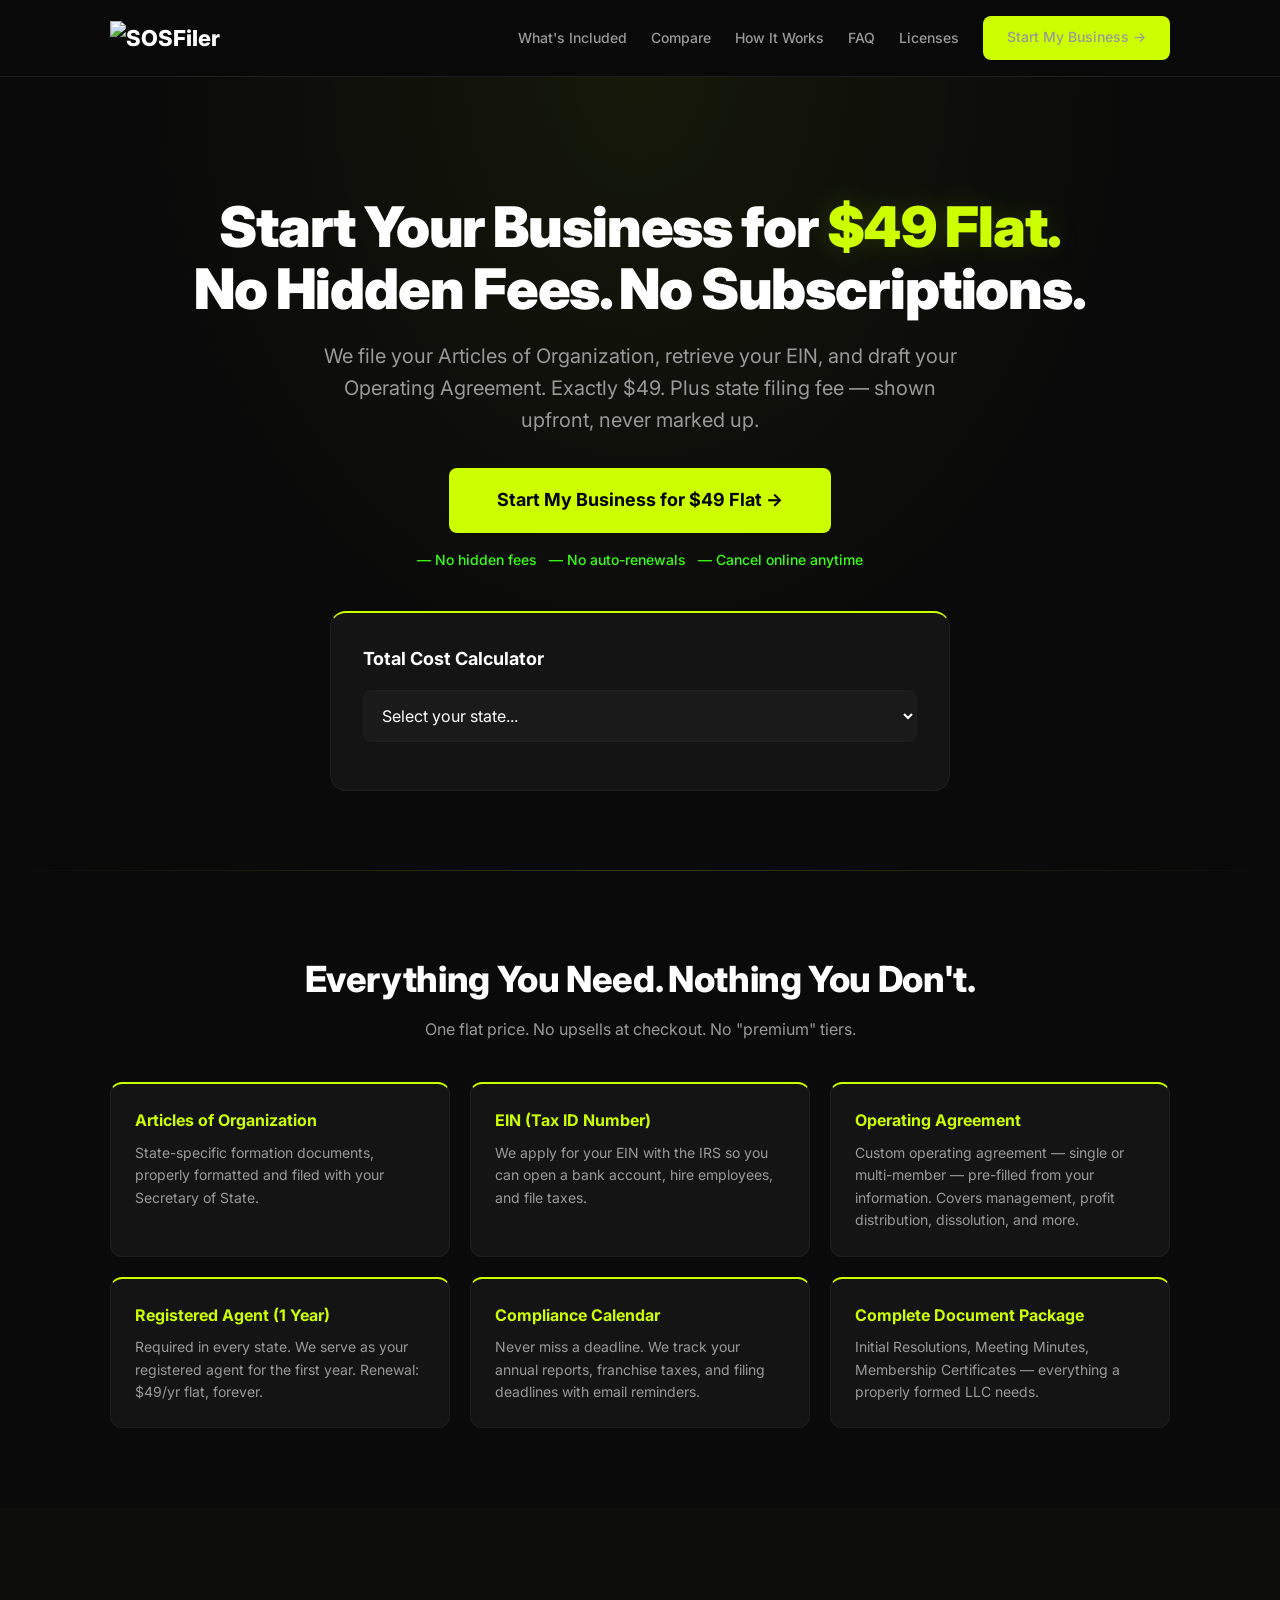
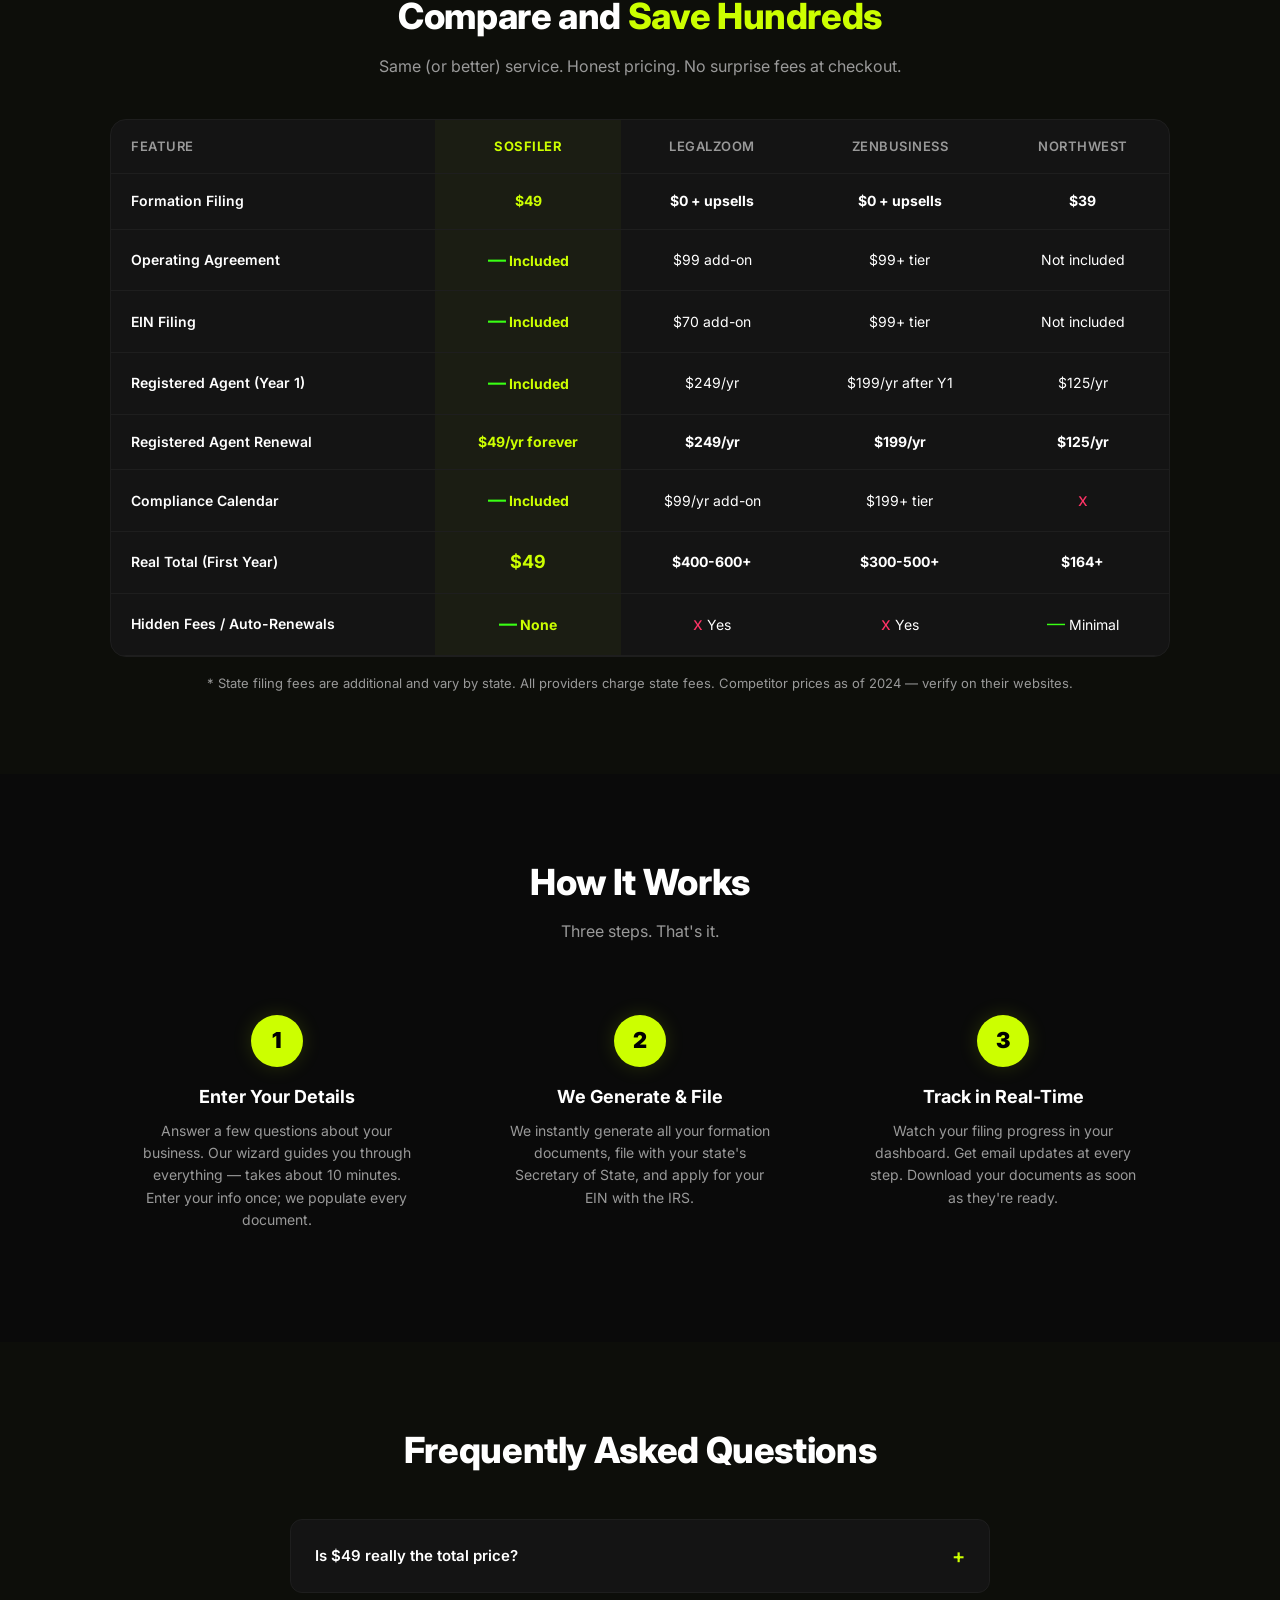
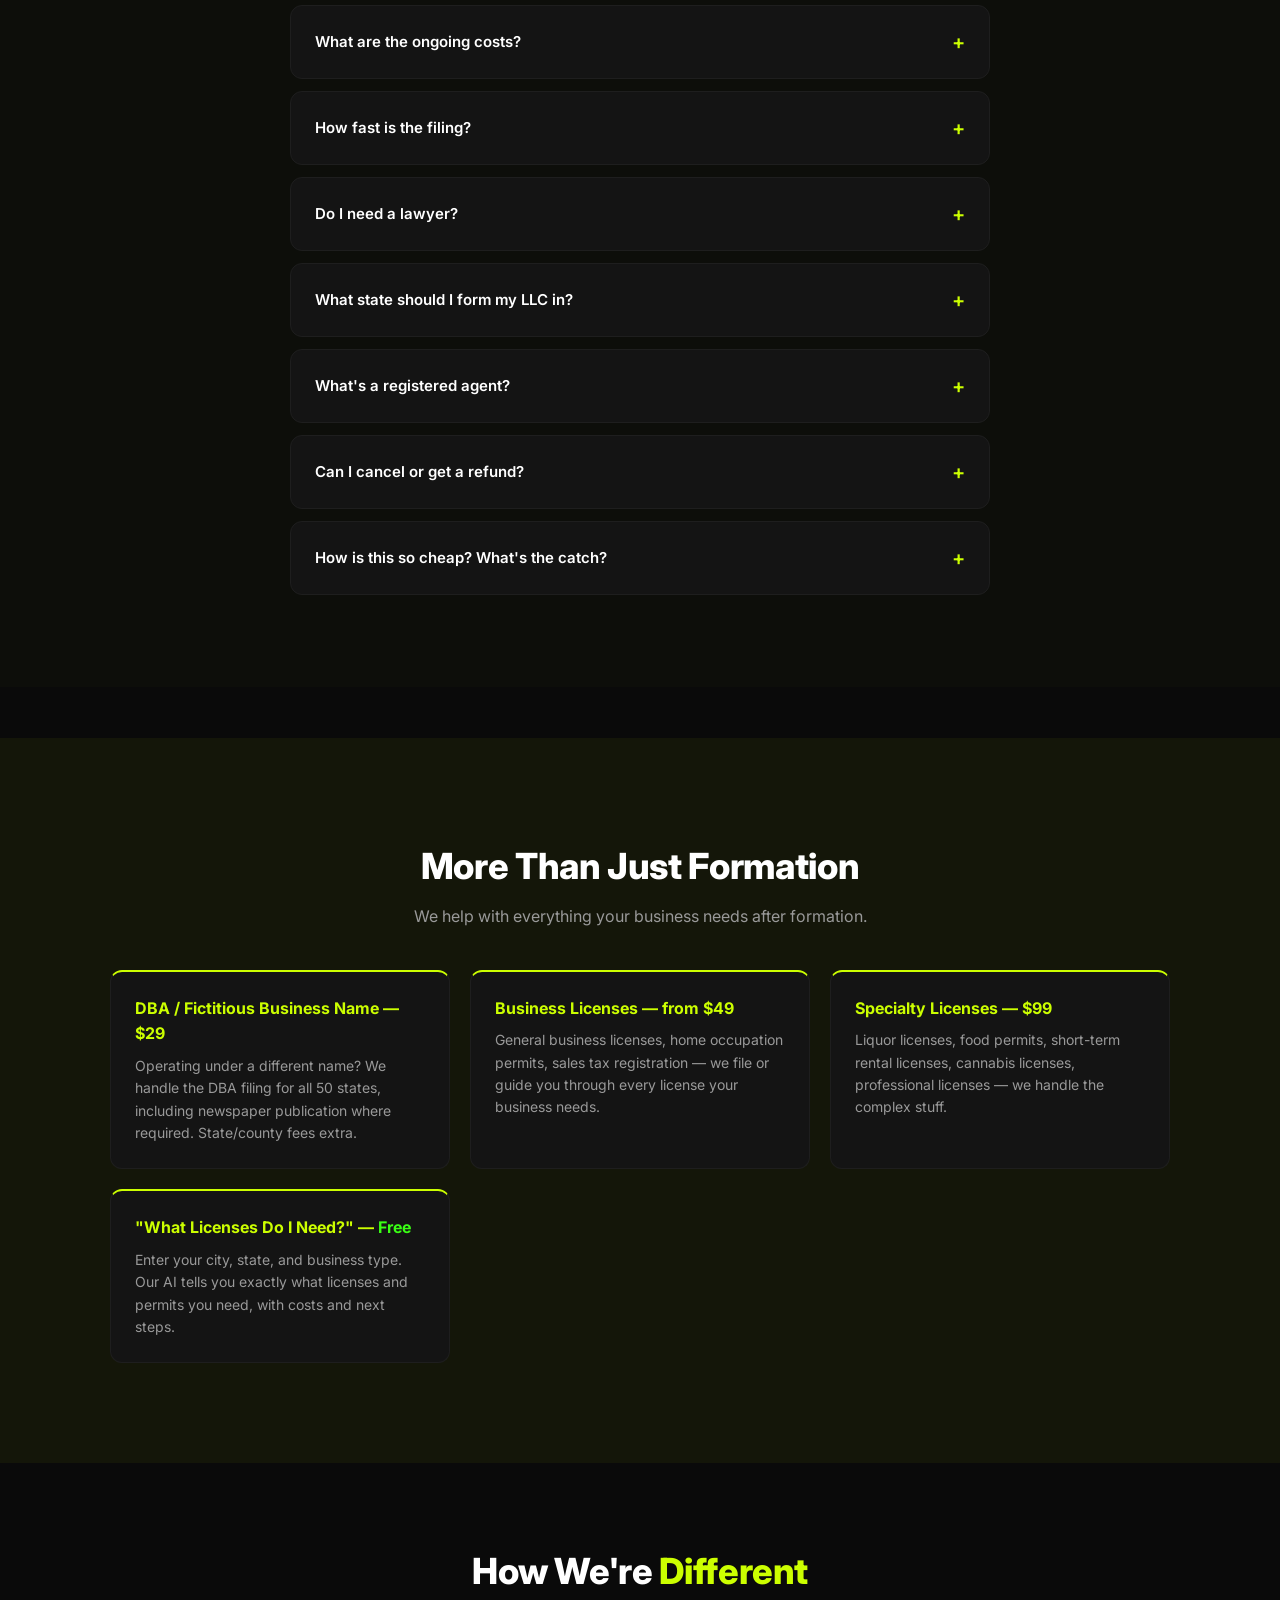
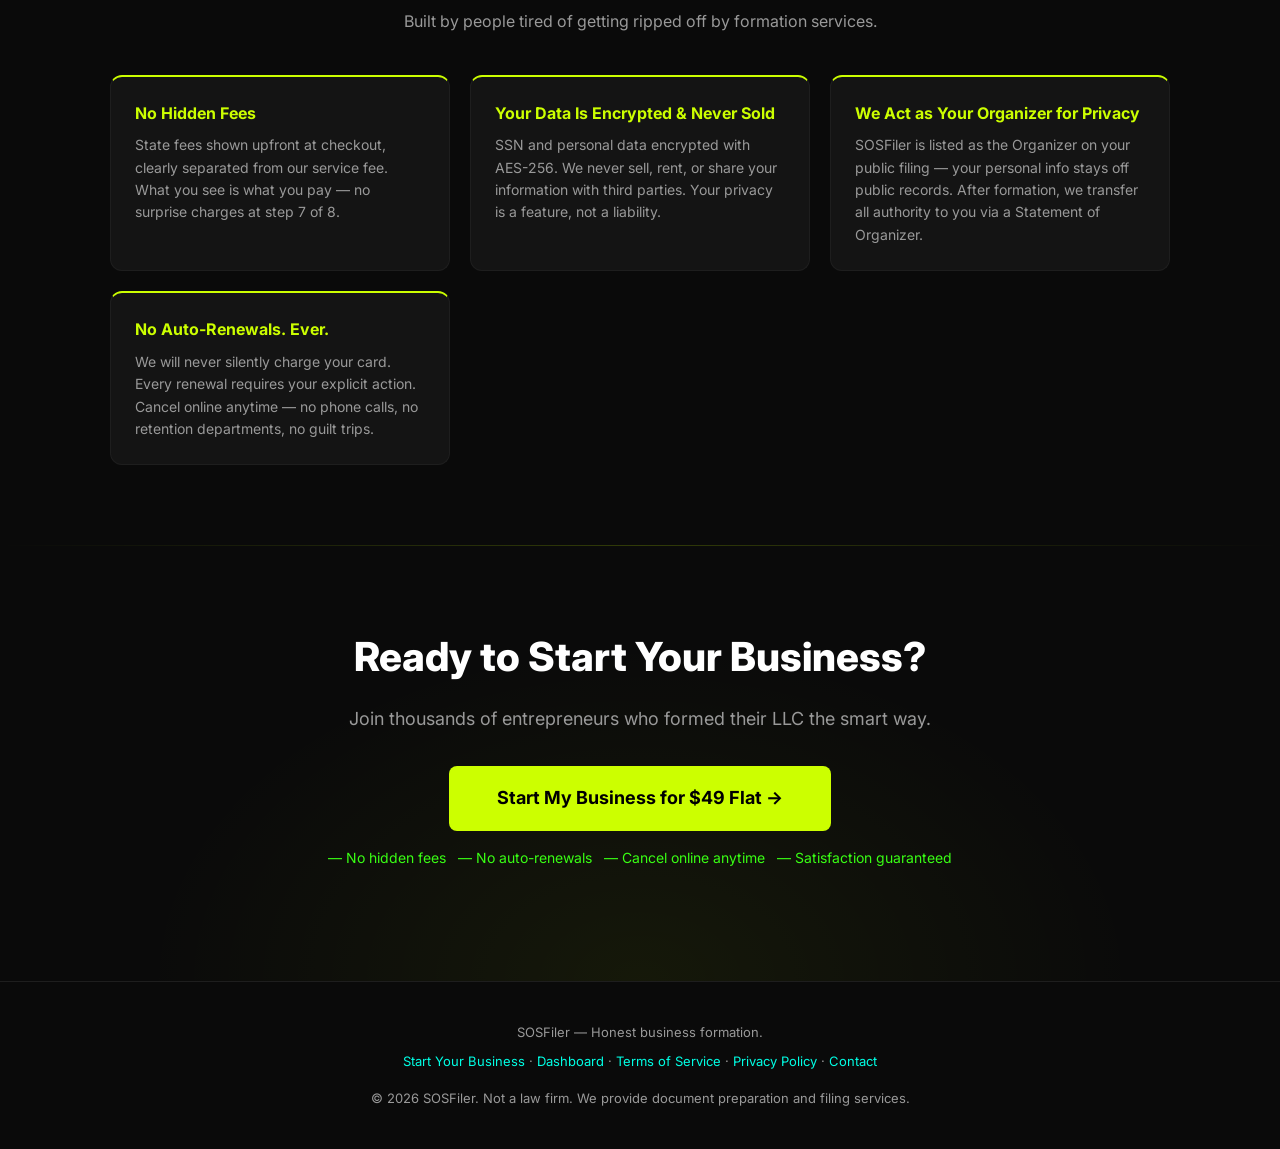
==== frontend/index.html @ fbcddc31 "Initial commit: SOSFiler platform - FastAPI backend (formation, DBA, EIN, compliance, licensing) - F" ====
<!DOCTYPE html>
<html lang="en">
<head>
<meta charset="UTF-8">
<link rel="icon" type="image/png" href="/favicon.png">
<meta name="viewport" content="width=device-width, initial-scale=1.0">
<title>SOSFiler — Start Your Business for $49 Flat. No Hidden Fees.</title>
<meta name="description" content="File all Secretary of State filings in minutes, not weeks. LLCs, Corps, Nonprofits, DBAs, and licenses.">
<link rel="manifest" href="/manifest.json">
<meta name="theme-color" content="#CCFF00">
<link rel="apple-touch-icon" href="/icon-192.png">
<link rel="preconnect" href="https://fonts.googleapis.com">
<link rel="preconnect" href="https://fonts.gstatic.com" crossorigin>
<link href="https://fonts.googleapis.com/css2?family=Inter:wght@400;500;600;700;800;900&display=swap" rel="stylesheet">
<style>
:root {
  --bg: #0A0A0A;
  --surface: #141414;
  --border: #1E1E1E;
  --text: #FFFFFF;
  --text-secondary: #999999;
  --text-body: #CCCCCC;
  --accent: #CCFF00;
  --accent2: #39FF14;
  --cyan: #00FFE5;
  --green: #39FF14;
  --red: #FF3366;
  --yellow: #FF6B00;
  --glow: rgba(204,255,0,0.4);
  --glow-sm: rgba(204,255,0,0.15);
  --gradient: linear-gradient(135deg, #CCFF00, #39FF14);
}
*, *::before, *::after { box-sizing: border-box; margin: 0; padding: 0; }
html { scroll-behavior: smooth; }
body {
  font-family: 'Inter', -apple-system, BlinkMacSystemFont, 'Segoe UI', Roboto, sans-serif;
  background: var(--bg);
  color: var(--text);
  line-height: 1.6;
  -webkit-font-smoothing: antialiased;
}
a { color: var(--cyan); text-decoration: none; transition: color 0.2s ease; }
a:hover { color: var(--accent); text-decoration: none; }

/* Scrollbar */
::-webkit-scrollbar { width: 6px; }
::-webkit-scrollbar-track { background: var(--bg); }
::-webkit-scrollbar-thumb { background: #333; border-radius: 3px; }
::-webkit-scrollbar-thumb:hover { background: var(--accent); }

/* Layout */
.container { max-width: 1100px; margin: 0 auto; padding: 0 20px; }
section { padding: 80px 0; }

/* Navigation */
nav {
  position: sticky; top: 0; z-index: 100;
  background: rgba(10,10,10,0.92);
  backdrop-filter: blur(24px);
  -webkit-backdrop-filter: blur(24px);
  border-bottom: 1px solid var(--border);
  padding: 16px 0;
}
nav .container { display: flex; justify-content: space-between; align-items: center; }
nav .logo { font-size: 22px; font-weight: 800; color: #fff; }
nav .logo span { color: var(--accent); }
nav .nav-links { display: flex; gap: 24px; align-items: center; }
nav .nav-links a { color: var(--text-secondary); font-size: 14px; font-weight: 500; transition: color 0.2s ease; }
nav .nav-links a:hover { color: #fff; text-decoration: none; }
.btn {
  display: inline-block; padding: 14px 32px;
  background: var(--accent);
  color: #000; font-weight: 700; border-radius: 8px;
  border: none; cursor: pointer; font-size: 15px;
  transition: all 0.2s ease;
  min-height: 44px;
}
.btn:hover { box-shadow: 0 0 20px var(--glow), 0 8px 30px rgba(204,255,0,0.2); transform: translateY(-1px); text-decoration: none; color: #000; }
.btn-outline {
  background: transparent; border: 2px solid var(--accent);
  color: var(--accent); padding: 12px 30px;
}
.btn-outline:hover { background: var(--accent); color: #000; }

/* Hero */
.hero {
  padding: 120px 0 80px;
  text-align: center;
  background: radial-gradient(ellipse at top center, rgba(204,255,0,0.06) 0%, transparent 55%);
  position: relative;
}
.hero::after {
  content: '';
  position: absolute; bottom: 0; left: 0; right: 0; height: 1px;
  background: linear-gradient(90deg, transparent, rgba(204,255,0,0.2), transparent);
}
.hero h1 {
  font-size: clamp(32px, 6vw, 56px);
  font-weight: 900;
  line-height: 1.1;
  margin-bottom: 20px;
  letter-spacing: -0.02em;
}
.hero h1 .price { color: var(--accent); text-shadow: 0 0 30px var(--glow-sm); }
.hero .subtitle {
  font-size: clamp(16px, 2.5vw, 20px);
  color: var(--text-secondary);
  max-width: 600px;
  margin: 0 auto 32px;
  font-weight: 400;
}
.hero .trust-line {
  font-size: 14px;
  color: var(--green);
  margin-top: 16px;
  font-weight: 500;
}

/* State Fee Calculator */
.calculator {
  background: var(--surface);
  border: 1px solid var(--border);
  border-top: 2px solid var(--accent);
  border-radius: 16px;
  padding: 32px;
  max-width: 480px;
  margin: 40px auto 0;
  text-align: left;
  transition: box-shadow 0.2s ease;
}
.calculator:hover { box-shadow: 0 0 30px rgba(204,255,0,0.05); }
.calculator h3 { font-size: 18px; margin-bottom: 16px; color: #fff; font-weight: 700; }
.calculator select {
  width: 100%;
  padding: 14px;
  background: #1A1A1A;
  color: var(--text);
  border: 1px solid var(--border);
  border-radius: 8px;
  font-size: 16px;
  font-family: 'Inter', sans-serif;
  margin-bottom: 16px;
  cursor: pointer;
  transition: border-color 0.2s ease;
  min-height: 44px;
}
.calculator select:focus { outline: none; border-color: var(--accent); box-shadow: 0 0 0 2px rgba(204,255,0,0.15); }
.calculator .fee-breakdown { margin-top: 16px; }
.calculator .fee-row {
  display: flex; justify-content: space-between;
  padding: 10px 0;
  border-bottom: 1px solid var(--border);
  font-size: 15px;
}
.calculator .fee-row.total {
  border-bottom: none; font-weight: 700; font-size: 22px;
  color: var(--accent); padding-top: 16px;
}
.calculator .fee-row .label { color: var(--text-secondary); }
.calculator .fee-row.total .label { color: #fff; }
.calculator .state-note { font-size: 13px; color: var(--yellow); margin-top: 12px; }
.comp-row { display: flex; justify-content: space-between; align-items: center; padding: 8px 0; border-bottom: 1px solid var(--border); font-size: 14px; }
.comp-row:last-of-type { border-bottom: none; }
.comp-row .comp-name { color: var(--text-secondary); font-weight: 500; }
.comp-row .comp-price { font-weight: 700; }
.comp-row .comp-price.ours { color: var(--accent); }
.comp-row .comp-price.theirs { color: var(--red); }
.comp-row .comp-note { font-size: 11px; color: var(--text-secondary); font-weight: 400; }
.comp-row.us-row { background: rgba(204,255,0,0.05); border-radius: 6px; padding: 8px 10px; margin: 4px -10px; }
.comp-strikethrough { text-decoration: line-through; color: var(--text-secondary); font-size: 12px; margin-right: 6px; }

/* Comparison Table */
.comparison { background: var(--surface); border-radius: 16px; overflow-x: auto; border: 1px solid var(--border); }
.comparison table { width: 100%; border-collapse: collapse; min-width: 600px; }
.comparison th, .comparison td {
  padding: 16px 20px;
  text-align: center;
  border-bottom: 1px solid var(--border);
  font-size: 14px;
}
.comparison th { color: var(--text-secondary); font-weight: 600; font-size: 13px; text-transform: uppercase; letter-spacing: 0.5px; }
.comparison th:first-child, .comparison td:first-child { text-align: left; font-weight: 600; }
.comparison .us-col { background: rgba(204,255,0,0.04); color: var(--accent); font-weight: 700; }
.comparison .checkmark { color: var(--green); font-size: 18px; }
.comparison .xmark { color: var(--red); font-size: 18px; }
.comparison .price-cell { font-weight: 700; }

/* What's Included */
.included-grid {
  display: grid;
  grid-template-columns: repeat(auto-fit, minmax(280px, 1fr));
  gap: 20px;
  margin-top: 40px;
}
.included-card {
  background: var(--surface);
  border: 1px solid var(--border);
  border-top: 2px solid var(--accent);
  border-radius: 12px;
  padding: 24px;
  transition: all 0.2s ease;
}
.included-card:hover { box-shadow: 0 0 20px rgba(204,255,0,0.06); transform: translateY(-2px); }
.included-card .icon { font-size: 28px; margin-bottom: 12px; }
.included-card h4 { font-size: 16px; color: #fff; margin-bottom: 8px; font-weight: 700; }
.included-card p { font-size: 14px; color: var(--text-secondary); }

/* How It Works */
.steps {
  display: grid;
  grid-template-columns: repeat(auto-fit, minmax(250px, 1fr));
  gap: 30px;
  margin-top: 40px;
}
.step {
  text-align: center;
  padding: 30px;
}
.step .number {
  width: 52px; height: 52px;
  border-radius: 50%;
  background: var(--accent);
  color: #000;
  display: flex; align-items: center; justify-content: center;
  font-weight: 900; font-size: 22px;
  margin: 0 auto 16px;
  box-shadow: 0 0 20px var(--glow-sm);
}
.step h4 { font-size: 18px; color: #fff; margin-bottom: 8px; font-weight: 700; }
.step p { font-size: 14px; color: var(--text-secondary); }

/* Section headers */
.section-title { text-align: center; margin-bottom: 16px; }
.section-title h2 { font-size: clamp(24px, 4vw, 36px); font-weight: 800; letter-spacing: -0.01em; }
.section-title p { color: var(--text-secondary); font-size: 16px; margin-top: 8px; max-width: 600px; margin-left: auto; margin-right: auto; }

/* FAQ */
.faq-list { max-width: 700px; margin: 40px auto 0; }
.faq-item {
  background: var(--surface);
  border: 1px solid var(--border);
  border-radius: 12px;
  margin-bottom: 12px;
  overflow: hidden;
  transition: border-color 0.2s ease;
}
.faq-item:hover { border-color: #333; }
.faq-q {
  padding: 20px 24px;
  cursor: pointer;
  display: flex;
  justify-content: space-between;
  align-items: center;
  font-weight: 600;
  font-size: 15px;
  min-height: 44px;
}
.faq-q::after { content: '+'; font-size: 20px; color: var(--accent); transition: transform 0.2s ease; }
.faq-item.open .faq-q::after { transform: rotate(45deg); }
.faq-a {
  max-height: 0; overflow: hidden;
  transition: max-height 0.3s ease;
  padding: 0 24px;
  color: var(--text-secondary);
  font-size: 14px;
  line-height: 1.7;
}
.faq-item.open .faq-a { max-height: 300px; padding-bottom: 20px; }

/* CTA */
.cta-section {
  text-align: center;
  background: radial-gradient(ellipse at bottom center, rgba(204,255,0,0.06) 0%, transparent 55%);
  position: relative;
}
.cta-section::before {
  content: '';
  position: absolute; top: 0; left: 0; right: 0; height: 1px;
  background: linear-gradient(90deg, transparent, rgba(204,255,0,0.2), transparent);
}
.cta-section h2 { font-size: clamp(24px, 4vw, 40px); margin-bottom: 16px; font-weight: 800; }
.cta-section p { color: var(--text-secondary); font-size: 18px; margin-bottom: 32px; }

/* Footer */
footer {
  border-top: 1px solid var(--border);
  padding: 40px 0;
  text-align: center;
  color: var(--text-secondary);
  font-size: 13px;
}
footer a { color: var(--cyan); }

/* TCO Year Toggle */
.tco-toggle {
  display: flex;
  gap: 0;
  margin: 20px 0 16px;
  background: #1A1A1A;
  border-radius: 10px;
  padding: 3px;
  border: 1px solid var(--border);
}
.tco-toggle button {
  flex: 1;
  padding: 10px 8px;
  background: transparent;
  color: var(--text-secondary);
  border: none;
  border-radius: 8px;
  font-family: 'Inter', sans-serif;
  font-size: 13px;
  font-weight: 600;
  cursor: pointer;
  transition: all 0.2s ease;
  min-height: 40px;
}
.tco-toggle button:hover { color: #fff; }
.tco-toggle button.active {
  background: var(--accent);
  color: #000;
  box-shadow: 0 0 12px rgba(204,255,0,0.2);
}

/* TCO Bar Chart */
.tco-bars { margin: 16px 0 12px; }
.tco-bar-row {
  display: flex;
  align-items: center;
  gap: 10px;
  margin-bottom: 8px;
}
.tco-bar-label {
  min-width: 90px;
  font-size: 12px;
  font-weight: 600;
  color: var(--text-secondary);
  text-align: right;
  flex-shrink: 0;
}
.tco-bar-label.ours { color: var(--accent); }
.tco-bar-track {
  flex: 1;
  height: 28px;
  background: #1A1A1A;
  border-radius: 6px;
  overflow: hidden;
  position: relative;
}
.tco-bar-fill {
  height: 100%;
  border-radius: 6px;
  transition: width 0.5s cubic-bezier(0.4, 0, 0.2, 1);
  display: flex;
  align-items: center;
  justify-content: flex-end;
  padding-right: 8px;
  min-width: 50px;
}
.tco-bar-fill span {
  font-size: 11px;
  font-weight: 700;
  color: #000;
  white-space: nowrap;
}
.tco-bar-fill.light-text span { color: #fff; }

/* TCO Savings Callout */
.tco-savings {
  margin-top: 16px;
  padding: 14px 16px;
  background: rgba(204,255,0,0.06);
  border: 1px solid rgba(204,255,0,0.2);
  border-radius: 10px;
  text-align: center;
  font-size: 15px;
  font-weight: 700;
  color: var(--accent);
  box-shadow: 0 0 20px rgba(204,255,0,0.05);
  transition: all 0.3s ease;
}
.tco-savings:hover {
  box-shadow: 0 0 30px rgba(204,255,0,0.1);
}
.tco-savings .amount {
  font-size: 20px;
  color: var(--green);
}
.tco-state-note {
  font-size: 11px;
  color: var(--text-secondary);
  margin-top: 10px;
  text-align: center;
  font-style: italic;
}

/* Mobile menu */
.hamburger { display: none; background: none; border: none; color: #fff; font-size: 24px; cursor: pointer; min-width: 44px; min-height: 44px; }
@media (max-width: 768px) {
  .hamburger { display: flex; align-items: center; justify-content: center; }
  nav .nav-links { display: none; position: absolute; top: 60px; left: 0; right: 0; background: rgba(10,10,10,0.98); backdrop-filter: blur(24px); border-bottom: 1px solid var(--border); flex-direction: column; padding: 20px; gap: 16px; }
  nav .nav-links.open { display: flex; }
  nav .nav-links a { min-height: 44px; display: flex; align-items: center; }
  section { padding: 60px 0; }
  .hero { padding: 80px 0 60px; }
}
</style>
</head>
<body>

<nav>
  <div class="container">
    <a href="/" class="logo"><img src="/logo.png" alt="SOSFiler" style="height:36px;vertical-align:middle;"></a>
    <button class="hamburger" onclick="document.querySelector('.nav-links').classList.toggle('open')" aria-label="Menu"><span style="font-size:24px;line-height:1;">&#8801;</span></button>
    <div class="nav-links">
      <a href="#included">What's Included</a>
      <a href="#compare">Compare</a>
      <a href="#how">How It Works</a>
      <a href="#faq">FAQ</a>
      <a href="/licenses.html">Licenses</a>
      <a href="/app.html" class="btn" style="padding: 10px 24px; font-size: 14px;">Start My Business →</a>
    </div>
  </div>
</nav>

<!-- Hero -->
<section class="hero">
  <div class="container">
    <h1>Start Your Business for <span class="price">$49 Flat.</span><br>No Hidden Fees. No Subscriptions.</h1>
    <p class="subtitle" style="max-width:650px;">We file your Articles of Organization, retrieve your EIN, and draft your Operating Agreement. Exactly $49. Plus state filing fee — shown upfront, never marked up.</p>

    <a href="/app.html" class="btn" style="font-size: 18px; padding: 18px 48px;">Start My Business for $49 Flat →</a>
    <p class="trust-line">— No hidden fees &nbsp; — No auto-renewals &nbsp; — Cancel online anytime</p>

    <!-- State Fee Calculator -->
    <div class="calculator" style="max-width:620px;">
      <h3>Total Cost Calculator</h3>
      <select id="stateSelect" onchange="updateFees()">
        <option value="">Select your state...</option>
      </select>
      <div class="fee-breakdown" id="feeBreakdown" style="display:none;">
        <div class="fee-row"><span class="label">SOSFiler Formation</span><span>$49.00</span></div>
        <div class="fee-row"><span class="label">State Filing Fee</span><span id="stateFee">$0</span></div>
        <div class="fee-row total"><span class="label">Your Total (one-time)</span><span id="totalFee">$49</span></div>
        <p class="state-note" id="stateNote"></p>
        
        <!-- Competitor TCO comparison -->
        <div id="competitorCompare" style="margin-top:20px; padding-top:16px; border-top:1px solid var(--border);">
          <div style="font-size:13px; font-weight:700; color:var(--accent); margin-bottom:4px; text-transform:uppercase; letter-spacing:0.5px;">True Cost Comparison</div>
          <div style="font-size:11px; color:var(--text-secondary); margin-bottom:4px;">Formation + EIN + Operating Agreement + Registered Agent + Renewals</div>
          <div class="tco-toggle" id="tcoToggle">
            <button class="active" data-years="1" onclick="setTcoYear(1)">Year 1</button>
            <button data-years="2" onclick="setTcoYear(2)">Year 2</button>
            <button data-years="3" onclick="setTcoYear(3)">Year 3</button>
            <button data-years="5" onclick="setTcoYear(5)">Year 5</button>
          </div>
          <div class="tco-bars" id="tcoBars"></div>
          <div class="tco-savings" id="tcoSavings"></div>
          <div class="tco-state-note" id="tcoStateNote"></div>
        </div>
      </div>
    </div>
  </div>
</section>

<!-- What's Included -->
<section id="included">
  <div class="container">
    <div class="section-title">
      <h2>Everything You Need. Nothing You Don't.</h2>
      <p>One flat price. No upsells at checkout. No "premium" tiers.</p>
    </div>
    <div class="included-grid">
      <div class="included-card">
        <h4 style="color:var(--accent);">Articles of Organization</h4>
        <p>State-specific formation documents, properly formatted and filed with your Secretary of State.</p>
      </div>
      <div class="included-card">
        <h4 style="color:var(--accent);">EIN (Tax ID Number)</h4>
        <p>We apply for your EIN with the IRS so you can open a bank account, hire employees, and file taxes.</p>
      </div>
      <div class="included-card">
        <h4 style="color:var(--accent);">Operating Agreement</h4>
        <p>Custom operating agreement — single or multi-member — pre-filled from your information. Covers management, profit distribution, dissolution, and more.</p>
      </div>
      <div class="included-card">
        <h4 style="color:var(--accent);">Registered Agent (1 Year)</h4>
        <p>Required in every state. We serve as your registered agent for the first year. Renewal: $49/yr flat, forever.</p>
      </div>
      <div class="included-card">
        <h4 style="color:var(--accent);">Compliance Calendar</h4>
        <p>Never miss a deadline. We track your annual reports, franchise taxes, and filing deadlines with email reminders.</p>
      </div>
      <div class="included-card">
        <h4 style="color:var(--accent);">Complete Document Package</h4>
        <p>Initial Resolutions, Meeting Minutes, Membership Certificates — everything a properly formed LLC needs.</p>
      </div>
    </div>
  </div>
</section>

<!-- Comparison -->
<section id="compare" style="background: rgba(204,255,0,0.015);">
  <div class="container">
    <div class="section-title">
      <h2>Compare and <span style="color: var(--accent);">Save Hundreds</span></h2>
      <p>Same (or better) service. Honest pricing. No surprise fees at checkout.</p>
    </div>
    <div class="comparison" style="margin-top: 40px;">
      <table>
        <thead>
          <tr>
            <th>Feature</th>
            <th class="us-col">SOSFiler</th>
            <th>LegalZoom</th>
            <th>ZenBusiness</th>
            <th>Northwest</th>
          </tr>
        </thead>
        <tbody>
          <tr>
            <td>Formation Filing</td>
            <td class="us-col price-cell">$49</td>
            <td class="price-cell">$0 + upsells</td>
            <td class="price-cell">$0 + upsells</td>
            <td class="price-cell">$39</td>
          </tr>
          <tr>
            <td>Operating Agreement</td>
            <td class="us-col"><span class="checkmark">—</span> Included</td>
            <td>$99 add-on</td>
            <td>$99+ tier</td>
            <td>Not included</td>
          </tr>
          <tr>
            <td>EIN Filing</td>
            <td class="us-col"><span class="checkmark">—</span> Included</td>
            <td>$70 add-on</td>
            <td>$99+ tier</td>
            <td>Not included</td>
          </tr>
          <tr>
            <td>Registered Agent (Year 1)</td>
            <td class="us-col"><span class="checkmark">—</span> Included</td>
            <td>$249/yr</td>
            <td>$199/yr after Y1</td>
            <td>$125/yr</td>
          </tr>
          <tr>
            <td>Registered Agent Renewal</td>
            <td class="us-col price-cell">$49/yr forever</td>
            <td class="price-cell">$249/yr</td>
            <td class="price-cell">$199/yr</td>
            <td class="price-cell">$125/yr</td>
          </tr>
          <tr>
            <td>Compliance Calendar</td>
            <td class="us-col"><span class="checkmark">—</span> Included</td>
            <td>$99/yr add-on</td>
            <td>$199+ tier</td>
            <td><span class="xmark">x</span></td>
          </tr>
          <tr>
            <td>Real Total (First Year)</td>
            <td class="us-col price-cell" style="font-size: 18px;">$49</td>
            <td class="price-cell">$400-600+</td>
            <td class="price-cell">$300-500+</td>
            <td class="price-cell">$164+</td>
          </tr>
          <tr>
            <td>Hidden Fees / Auto-Renewals</td>
            <td class="us-col"><span class="checkmark">—</span> None</td>
            <td><span class="xmark">x</span> Yes</td>
            <td><span class="xmark">x</span> Yes</td>
            <td><span class="checkmark">—</span> Minimal</td>
          </tr>
        </tbody>
      </table>
    </div>
    <p style="text-align: center; color: var(--text-secondary); font-size: 13px; margin-top: 16px;">* State filing fees are additional and vary by state. All providers charge state fees. Competitor prices as of 2024 — verify on their websites.</p>
  </div>
</section>

<!-- How It Works -->
<section id="how">
  <div class="container">
    <div class="section-title">
      <h2>How It Works</h2>
      <p>Three steps. That's it.</p>
    </div>
    <div class="steps">
      <div class="step">
        <div class="number">1</div>
        <h4>Enter Your Details</h4>
        <p>Answer a few questions about your business. Our wizard guides you through everything — takes about 10 minutes. Enter your info once; we populate every document.</p>
      </div>
      <div class="step">
        <div class="number">2</div>
        <h4>We Generate & File</h4>
        <p>We instantly generate all your formation documents, file with your state's Secretary of State, and apply for your EIN with the IRS.</p>
      </div>
      <div class="step">
        <div class="number">3</div>
        <h4>Track in Real-Time</h4>
        <p>Watch your filing progress in your dashboard. Get email updates at every step. Download your documents as soon as they're ready.</p>
      </div>
    </div>
  </div>
</section>

<!-- FAQ -->
<section id="faq" style="background: rgba(204,255,0,0.015);">
  <div class="container">
    <div class="section-title">
      <h2>Frequently Asked Questions</h2>
    </div>
    <div class="faq-list">
      <div class="faq-item" onclick="this.classList.toggle('open')">
        <div class="faq-q">Is $49 really the total price?</div>
        <div class="faq-a">Yes. $49 covers everything: Articles of Organization, Operating Agreement, EIN filing, Registered Agent for the first year, compliance calendar, initial resolutions, meeting minutes, and membership certificates. The only additional cost is your state's filing fee, which goes directly to the Secretary of State (we don't mark it up).</div>
      </div>
      <div class="faq-item" onclick="this.classList.toggle('open')">
        <div class="faq-q">What are the ongoing costs?</div>
        <div class="faq-a">Registered Agent renewal is $49/year — flat, never increases. Annual report filing service is $25/year. Both are completely optional. No auto-renewals — we'll email you when renewal is coming up and you choose whether to continue.</div>
      </div>
      <div class="faq-item" onclick="this.classList.toggle('open')">
        <div class="faq-q">How fast is the filing?</div>
        <div class="faq-a">We submit your filing the same day you complete checkout (during business hours). Actual approval time depends on your state — some states approve in minutes (like Colorado, Florida), others take 3-7 business days. We show you real-time status updates.</div>
      </div>
      <div class="faq-item" onclick="this.classList.toggle('open')">
        <div class="faq-q">Do I need a lawyer?</div>
        <div class="faq-a">For a standard LLC formation, typically no. Our documents are based on state-specific legal templates and are customized with your information. However, if you have complex ownership structures, intellectual property concerns, or unusual business arrangements, we recommend consulting with an attorney.</div>
      </div>
      <div class="faq-item" onclick="this.classList.toggle('open')">
        <div class="faq-q">What state should I form my LLC in?</div>
        <div class="faq-a">Usually your home state — where you live and do business. While Delaware, Wyoming, and Nevada are popular for certain situations, forming in a different state means you'll also need to register as a "foreign LLC" in your home state (extra cost and paperwork). Our wizard helps you make the right choice.</div>
      </div>
      <div class="faq-item" onclick="this.classList.toggle('open')">
        <div class="faq-q">What's a registered agent?</div>
        <div class="faq-a">Every LLC must have a registered agent — a person or service authorized to receive legal documents and government notices on behalf of your business. They must have a physical address in your state of formation. We serve as your registered agent, so you don't have to use your home address.</div>
      </div>
      <div class="faq-item" onclick="this.classList.toggle('open')">
        <div class="faq-q">Can I cancel or get a refund?</div>
        <div class="faq-a">If we haven't filed your documents yet, you can cancel for a full refund. After filing, we can't refund the state fee (it's already paid to the state), but we'll refund our $49 service fee if you're not satisfied. No questions asked.</div>
      </div>
      <div class="faq-item" onclick="this.classList.toggle('open')">
        <div class="faq-q">How is this so cheap? What's the catch?</div>
        <div class="faq-a">No catch. Our software maps your details directly to state-required forms and files them accurately. Other companies charge $300-600 because they have massive marketing budgets, call centers, and aggressive upsell funnels. We automated the paperwork and cut out the overhead. You get the same result for $49.</div>
      </div>
    </div>
  </div>
</section>

<br><br><!-- More Than Formation -->
<section id="services" style="background: rgba(204,255,0,0.05); padding: 100px 0;">
  <div class="container">
    <div class="section-title">
      <h2>More Than Just Formation</h2>
      <p>We help with everything your business needs after formation.</p>
    </div>
    <div class="included-grid" style="margin-top: 40px;">
      <div class="included-card" style="cursor:pointer;" onclick="window.location='/licenses.html#dba'">
        <h4 style="color:var(--accent);">DBA / Fictitious Business Name — <span style="color:var(--accent);">$29</span></h4>
        <p>Operating under a different name? We handle the DBA filing for all 50 states, including newspaper publication where required. State/county fees extra.</p>
      </div>
      <div class="included-card" style="cursor:pointer;" onclick="window.location='/licenses.html'">
        <h4 style="color:var(--accent);">Business Licenses — <span style="color:var(--accent);">from $49</span></h4>
        <p>General business licenses, home occupation permits, sales tax registration — we file or guide you through every license your business needs.</p>
      </div>
      <div class="included-card" style="cursor:pointer;" onclick="window.location='/licenses.html#specialty'">
        <h4 style="color:var(--accent);">Specialty Licenses — <span style="color:var(--accent);">$99</span></h4>
        <p>Liquor licenses, food permits, short-term rental licenses, cannabis licenses, professional licenses — we handle the complex stuff.</p>
      </div>
      <div class="included-card" style="cursor:pointer;" onclick="window.location='/licenses.html#wizard'">
        <h4 style="color:var(--accent);">"What Licenses Do I Need?" — <span style="color:var(--green);">Free</span></h4>
        <p>Enter your city, state, and business type. Our AI tells you exactly what licenses and permits you need, with costs and next steps.</p>
      </div>
    </div>
  </div>
</section>

<!-- How We're Different -->
<section id="different">
  <div class="container">
    <div class="section-title">
      <h2>How We're <span style="color: var(--accent);">Different</span></h2>
      <p>Built by people tired of getting ripped off by formation services.</p>
    </div>
    <div class="included-grid" style="margin-top: 40px;">
      <div class="included-card">
        <h4 style="color:var(--accent);">No Hidden Fees</h4>
        <p>State fees shown upfront at checkout, clearly separated from our service fee. What you see is what you pay — no surprise charges at step 7 of 8.</p>
      </div>
      <div class="included-card">
        <h4 style="color:var(--accent);">Your Data Is Encrypted & Never Sold</h4>
        <p>SSN and personal data encrypted with AES-256. We never sell, rent, or share your information with third parties. Your privacy is a feature, not a liability.</p>
      </div>
      <div class="included-card">
        <h4 style="color:var(--accent);">We Act as Your Organizer for Privacy</h4>
        <p>SOSFiler is listed as the Organizer on your public filing — your personal info stays off public records. After formation, we transfer all authority to you via a Statement of Organizer.</p>
      </div>
      <div class="included-card">
        <h4 style="color:var(--accent);">No Auto-Renewals. Ever.</h4>
        <p>We will never silently charge your card. Every renewal requires your explicit action. Cancel online anytime — no phone calls, no retention departments, no guilt trips.</p>
      </div>
    </div>
  </div>
</section>

<!-- CTA -->
<section class="cta-section">
  <div class="container">
    <h2>Ready to Start Your Business?</h2>
    <p>Join thousands of entrepreneurs who formed their LLC the smart way.</p>
    <a href="/app.html" class="btn" style="font-size: 18px; padding: 18px 48px;">Start My Business for $49 Flat →</a>
    <p class="trust-line" style="color: var(--green); margin-top: 16px; font-size: 14px;">— No hidden fees &nbsp; — No auto-renewals &nbsp; — Cancel online anytime &nbsp; — Satisfaction guaranteed</p>
  </div>
</section>

<footer>
  <div class="container">
    <p style="margin-bottom: 8px;">SOSFiler — Honest business formation.</p>
    <p>
      <a href="/app.html">Start Your Business</a> · 
      <a href="/dashboard.html">Dashboard</a> · 
      <a href="/terms.html">Terms of Service</a> · 
      <a href="/privacy.html">Privacy Policy</a> · 
      <a href="mailto:s.swan@providence.aero">Contact</a>
    </p>
    <p style="margin-top: 16px;">© 2026 SOSFiler. Not a law firm. We provide document preparation and filing services.</p>
  </div>
</footer>

<script>
// State fees data (loaded from API or inline)
let stateFees = {};

async function loadStateFees() {
  try {
    const res = await fetch('/api/state-fees');
    if (res.ok) {
      stateFees = await res.json();
    }
  } catch (e) {
    // Fallback to inline data
  }
  
  // If API failed, use inline data
  if (!stateFees.LLC) {
    stateFees = {"LLC":{"AL":{"filing_fee":200},"AK":{"filing_fee":250},"AZ":{"filing_fee":50,"notes":"Must also publish in newspaper ($100-300 varies)"},"AR":{"filing_fee":45},"CA":{"filing_fee":70,"notes":"$800 annual franchise tax due within 3-4 months"},"CO":{"filing_fee":50},"CT":{"filing_fee":120},"DE":{"filing_fee":90,"notes":"$300 annual franchise tax"},"DC":{"filing_fee":99},"FL":{"filing_fee":125},"GA":{"filing_fee":100},"HI":{"filing_fee":50},"ID":{"filing_fee":100},"IL":{"filing_fee":150},"IN":{"filing_fee":95},"IA":{"filing_fee":50},"KS":{"filing_fee":160},"KY":{"filing_fee":40},"LA":{"filing_fee":100},"ME":{"filing_fee":175},"MD":{"filing_fee":100},"MA":{"filing_fee":500},"MI":{"filing_fee":50},"MN":{"filing_fee":155},"MS":{"filing_fee":50},"MO":{"filing_fee":50},"MT":{"filing_fee":70},"NE":{"filing_fee":105},"NV":{"filing_fee":75,"notes":"Plus $150 business license fee. $200 annual list filing."},"NH":{"filing_fee":100},"NJ":{"filing_fee":125},"NM":{"filing_fee":50},"NY":{"filing_fee":200,"notes":"Must publish in 2 newspapers ($300-1500 varies by county)"},"NC":{"filing_fee":125},"ND":{"filing_fee":135},"OH":{"filing_fee":99},"OK":{"filing_fee":100},"OR":{"filing_fee":100},"PA":{"filing_fee":125},"RI":{"filing_fee":150},"SC":{"filing_fee":110},"SD":{"filing_fee":150},"TN":{"filing_fee":300},"TX":{"filing_fee":300},"UT":{"filing_fee":54},"VT":{"filing_fee":125},"VA":{"filing_fee":100},"WA":{"filing_fee":200},"WV":{"filing_fee":100},"WI":{"filing_fee":130},"WY":{"filing_fee":100,"notes":"No state income tax. No franchise tax. Privacy-friendly."}},"state_names":{"AL":"Alabama","AK":"Alaska","AZ":"Arizona","AR":"Arkansas","CA":"California","CO":"Colorado","CT":"Connecticut","DE":"Delaware","DC":"District of Columbia","FL":"Florida","GA":"Georgia","HI":"Hawaii","ID":"Idaho","IL":"Illinois","IN":"Indiana","IA":"Iowa","KS":"Kansas","KY":"Kentucky","LA":"Louisiana","ME":"Maine","MD":"Maryland","MA":"Massachusetts","MI":"Michigan","MN":"Minnesota","MS":"Mississippi","MO":"Missouri","MT":"Montana","NE":"Nebraska","NV":"Nevada","NH":"New Hampshire","NJ":"New Jersey","NM":"New Mexico","NY":"New York","NC":"North Carolina","ND":"North Dakota","OH":"Ohio","OK":"Oklahoma","OR":"Oregon","PA":"Pennsylvania","RI":"Rhode Island","SC":"South Carolina","SD":"South Dakota","TN":"Tennessee","TX":"Texas","UT":"Utah","VT":"Vermont","VA":"Virginia","WA":"Washington","WV":"West Virginia","WI":"Wisconsin","WY":"Wyoming"}};
  }
  
  // Populate dropdown
  const select = document.getElementById('stateSelect');
  const names = stateFees.state_names || {};
  const sorted = Object.entries(names).sort((a,b) => a[1].localeCompare(b[1]));
  sorted.forEach(([code, name]) => {
    const opt = document.createElement('option');
    opt.value = code;
    opt.textContent = `${name} (${code})`;
    select.appendChild(opt);
  });
}

// Competitor pricing data (real prices from competitive analysis, March 2026)
// "Comparable" = Formation + EIN + Operating Agreement + Registered Agent Year 1
// These are what you'd ACTUALLY pay to get the same deliverables we include for $49
const competitorPricing = {
  legalzoom: {
    name: 'LegalZoom',
    // Pro plan ($249) is cheapest that includes OA + EIN, plus RA ($249/yr)
    // But Pro auto-enrolls you in $49/mo legal plan
    service: 249,
    ra: 249,
    hidden: '+ $49/mo auto-renewing legal plan',
    note: 'Pro plan. Auto-renews at $49/mo.',
    color: '#3b82f6'
  },
  zenbusiness: {
    name: 'ZenBusiness',
    // Pro plan ($199) for OA + EIN, RA included Year 1 but renewals $199/yr
    service: 199,
    ra: 0, // included in Pro but renews at $199/yr
    hidden: '+ $199/yr compliance auto-renew',
    note: 'Pro plan. Compliance renews at $199/yr.',
    color: '#f59e0b'
  },
  northwest: {
    name: 'Northwest',
    // $39 formation + $100 EIN + $125 RA, no OA included
    service: 39,
    ra: 125,
    ein: 100,
    oa: 0, // not included — you're on your own
    hidden: 'No Operating Agreement included',
    note: '$39 + $100 EIN + $125 RA. No OA.',
    color: '#10b981'
  },
  bizee: {
    name: 'Bizee (Incfile)',
    // Gold plan ($199) for OA + EIN, RA is separate $119/yr
    service: 199,
    ra: 119,
    hidden: '+ upsells at checkout',
    note: 'Gold plan + RA. More upsells at checkout.',
    color: '#8b5cf6'
  },
  swyft: {
    name: 'Swyft Filings',
    // $0 base but EIN ($79), OA ($79), RA ($149)
    service: 0,
    ra: 149,
    ein: 79,
    oa: 79,
    hidden: 'EIN, OA, RA all separate add-ons',
    note: '$0 base + $79 EIN + $79 OA + $149 RA.',
    color: '#ec4899'
  }
};

// TCO calculation engine
let currentTcoYear = 1;
let currentStateFee = 0;

const tcoData = {
  sosfiler:   { name: 'SOSFiler',       color: '#CCFF00', textDark: true,  y1: 49,  yearly: 74  },  // $49 RA + $25 AR
  legalzoom:  { name: 'LegalZoom',      color: '#3b82f6', textDark: false, y1: 498, yearly: 348 },  // $249 Pro + $249 RA Y1, then $249 RA + $99 compliance
  zenbusiness:{ name: 'ZenBusiness',    color: '#f59e0b', textDark: true,  y1: 199, yearly: 199 },  // $199 Pro (RA incl Y1), then $199/yr RA+compliance
  northwest:  { name: 'Northwest',      color: '#10b981', textDark: false, y1: 264, yearly: 125 },  // $39 + $100 EIN + $125 RA
  bizee:      { name: 'Bizee',           color: '#8b5cf6', textDark: false, y1: 318, yearly: 119 },  // $199 Gold + $119 RA
  swyft:      { name: 'Swyft Filings',  color: '#ec4899', textDark: false, y1: 307, yearly: 149 }   // $79 EIN + $79 OA + $149 RA
};

function calcTco(key, years, stateFee) {
  const d = tcoData[key];
  // Year 1 = formation cost + state fee
  // Years 2+ = yearly recurring (no extra state fee per year for service costs)
  return d.y1 + stateFee + (Math.max(0, years - 1) * d.yearly);
}

function setTcoYear(years) {
  currentTcoYear = years;
  // Update toggle buttons
  document.querySelectorAll('#tcoToggle button').forEach(btn => {
    btn.classList.toggle('active', parseInt(btn.dataset.years) === years);
  });
  renderTcoBars();
}

function renderTcoBars() {
  const state = document.getElementById('stateSelect').value;
  if (!state) return;
  
  const years = currentTcoYear;
  const stateFee = currentStateFee;
  
  // Calculate all totals
  const entries = Object.keys(tcoData).map(key => ({
    key,
    ...tcoData[key],
    total: calcTco(key, years, stateFee)
  }));
  
  // Sort: SOSFiler first, then by total ascending
  entries.sort((a, b) => {
    if (a.key === 'sosfiler') return -1;
    if (b.key === 'sosfiler') return 1;
    return a.total - b.total;
  });
  
  const maxTotal = Math.max(...entries.map(e => e.total));
  const ourTotal = entries.find(e => e.key === 'sosfiler').total;
  const lzTotal = entries.find(e => e.key === 'legalzoom').total;
  
  // Render bars
  let html = '';
  entries.forEach(e => {
    const pct = Math.max(8, (e.total / maxTotal) * 100);
    const isOurs = e.key === 'sosfiler';
    const textClass = e.textDark ? '' : ' light-text';
    html += `<div class="tco-bar-row">
      <div class="tco-bar-label${isOurs ? ' ours' : ''}">${e.name}</div>
      <div class="tco-bar-track">
        <div class="tco-bar-fill${textClass}" style="width:${pct}%;background:${e.color};">
          <span>$${e.total.toLocaleString()}</span>
        </div>
      </div>
    </div>`;
  });
  
  document.getElementById('tcoBars').innerHTML = html;
  
  // Savings callout vs LegalZoom
  const lzSavings = lzTotal - ourTotal;
  const yearLabel = years === 1 ? '1 year' : `${years} years`;
  document.getElementById('tcoSavings').innerHTML = 
    `You save <span class="amount">$${lzSavings.toLocaleString()}</span> over ${yearLabel} vs LegalZoom`;
  
  // State fee note
  document.getElementById('tcoStateNote').textContent = 
    `All totals include $${stateFee} state filing fee for ${(stateFees.state_names || {})[state] || state}`;
}

function updateFees() {
  const state = document.getElementById('stateSelect').value;
  const breakdown = document.getElementById('feeBreakdown');
  if (!state) { breakdown.style.display = 'none'; return; }
  
  breakdown.style.display = 'block';
  const feeData = (stateFees.LLC || {})[state];
  currentStateFee = feeData ? feeData.filing_fee : 0;
  const ourTotal = 49 + currentStateFee;
  
  document.getElementById('stateFee').textContent = `$${currentStateFee}`;
  document.getElementById('totalFee').textContent = `$${ourTotal}`;
  
  const noteEl = document.getElementById('stateNote');
  if (feeData && feeData.notes) {
    noteEl.textContent = feeData.notes;
    noteEl.style.display = 'block';
  } else {
    noteEl.style.display = 'none';
  }
  
  // Render TCO bar chart
  renderTcoBars();
}

// PWA install prompt
let deferredPrompt;
window.addEventListener('beforeinstallprompt', (e) => {
  deferredPrompt = e;
});

// Register service worker
if ('serviceWorker' in navigator) {
  navigator.serviceWorker.register('/sw.js').catch(() => {});
}

loadStateFees();

// Handle Google OAuth redirect (token in hash)
if (window.location.hash.includes('access_token=')) {
  const params = new URLSearchParams(window.location.hash.substring(1));
  const accessToken = params.get('access_token');
  if (accessToken) {
    localStorage.setItem('sosfiler_google_token', accessToken);
    // If we're in a popup, close it — the parent window will pick up the token
    if (window.opener) {
      window.close();
    } else {
      // Not a popup — redirect to wizard
      window.location.href = '/app.html#google_auth_complete';
    }
  }
}
</script>
</body>
</html>
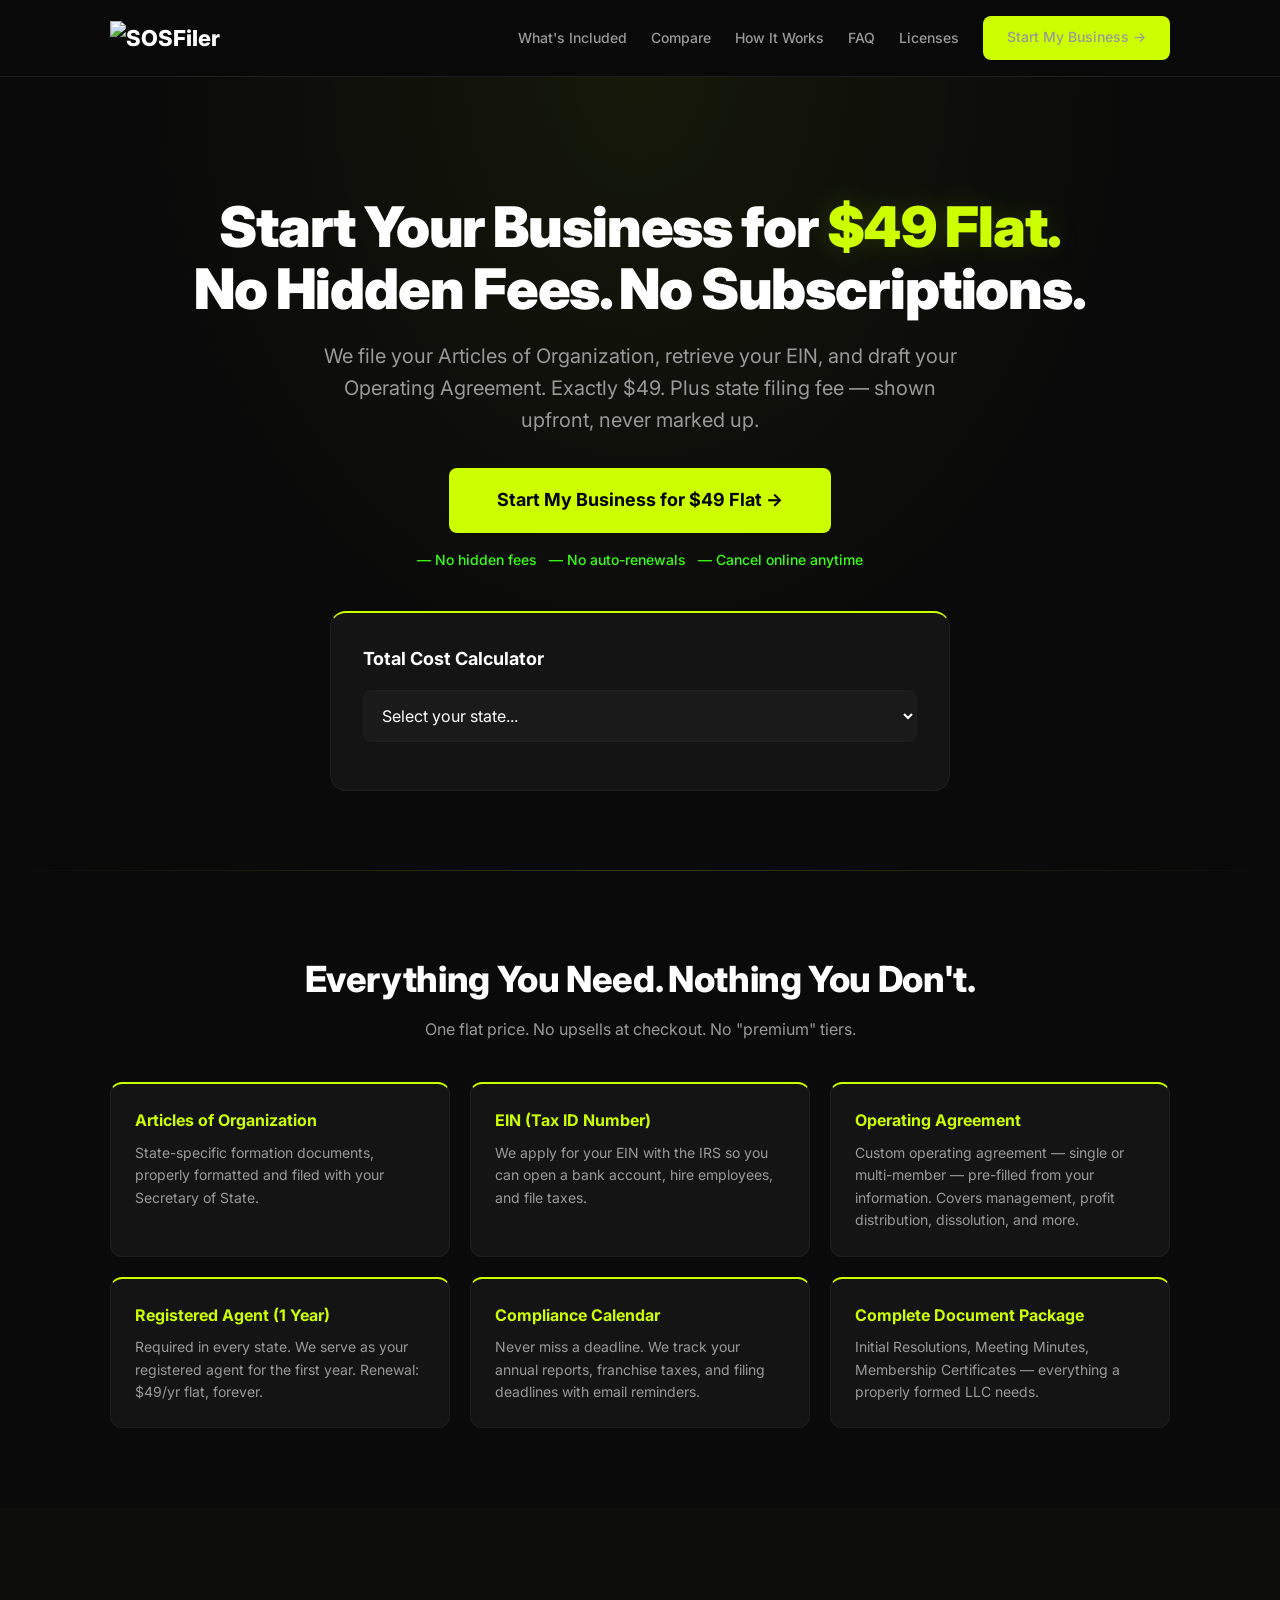
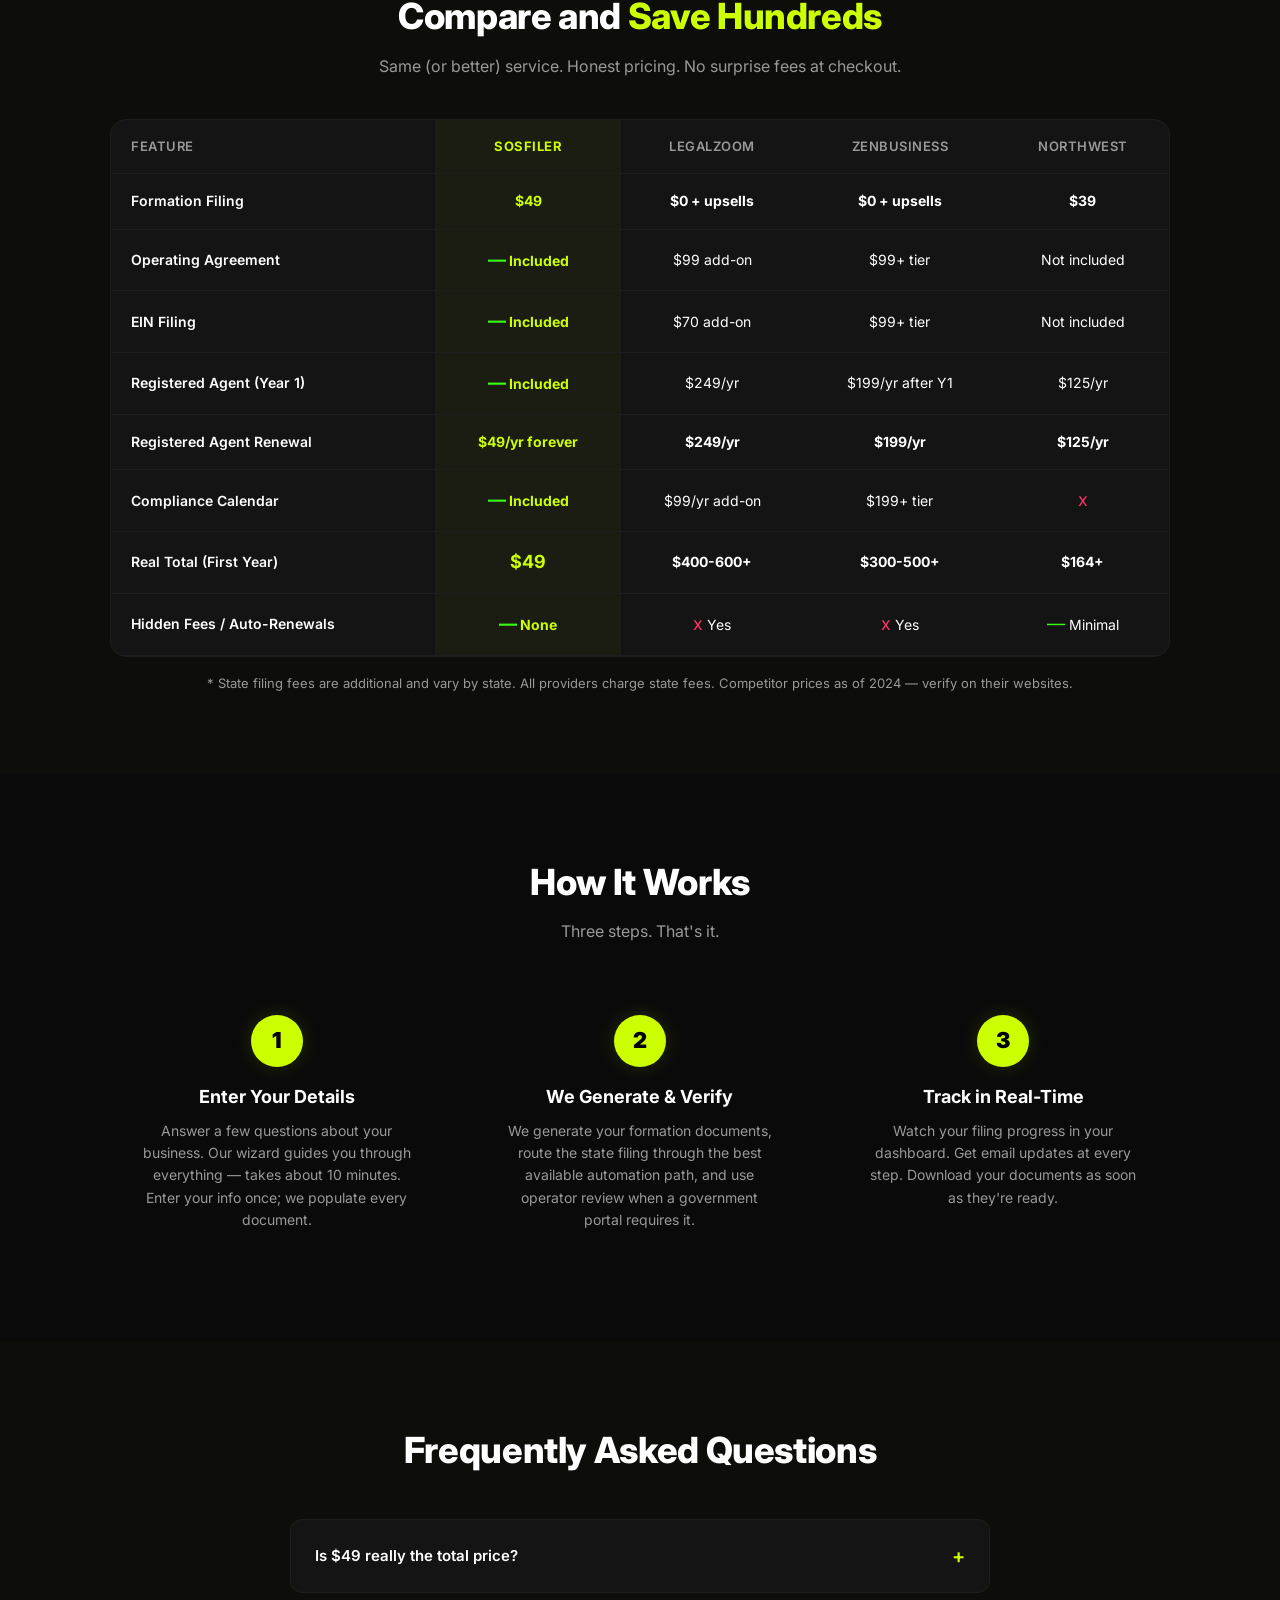
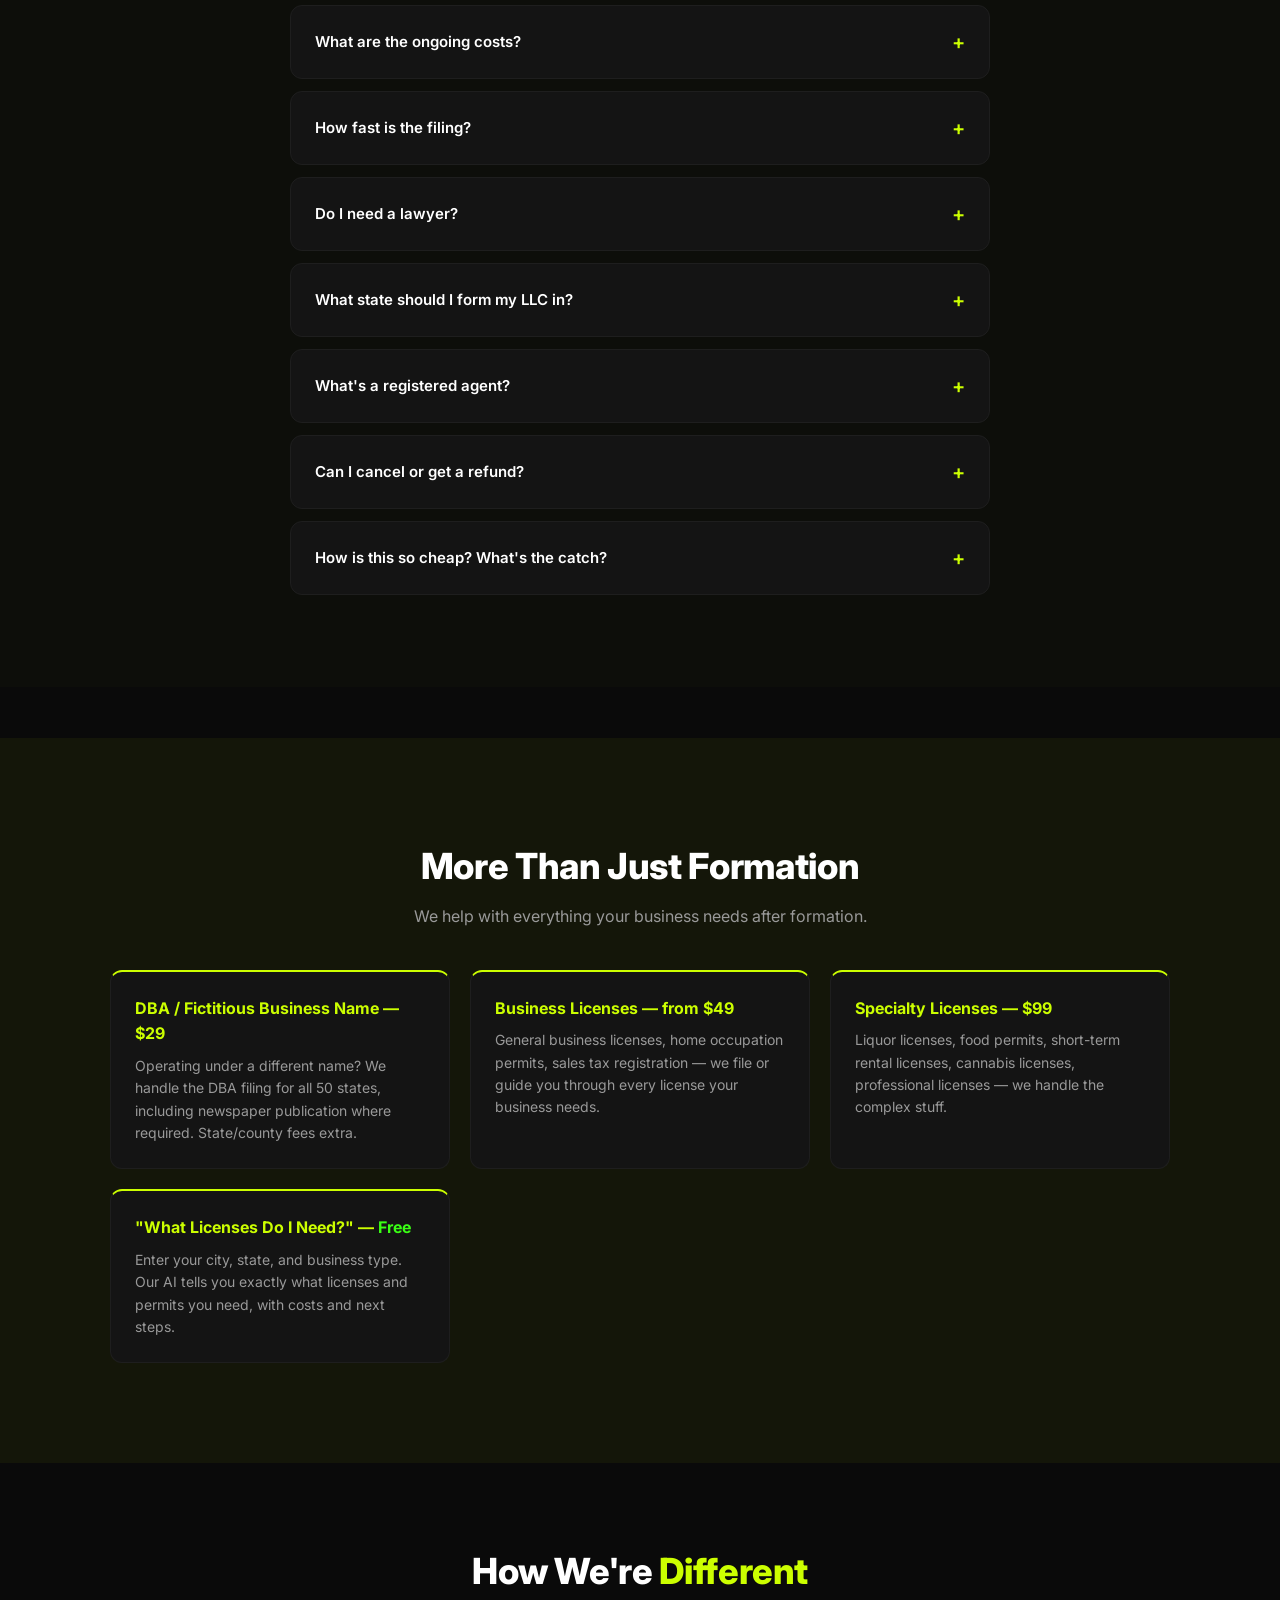
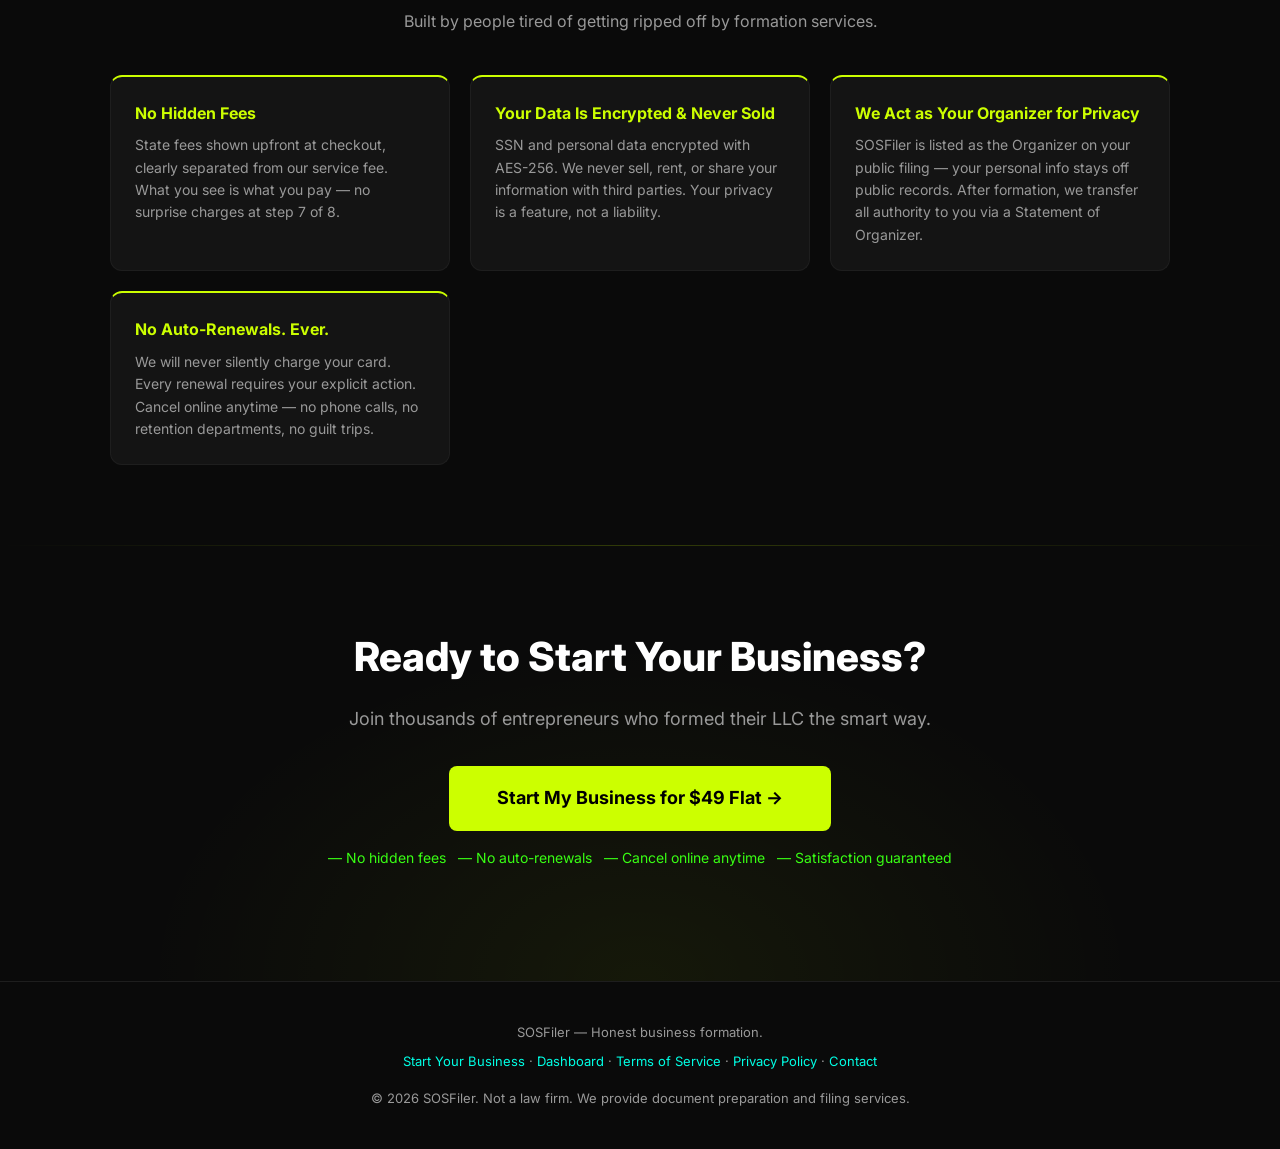
==== commit 579f7622: "feat: execution platform + admin/operator console + payment correctness Ship the shared execution pl" ====
--- a/frontend/index.html
+++ b/frontend/index.html
@@ -5,13 +5,14 @@
 <link rel="icon" type="image/png" href="/favicon.png">
 <meta name="viewport" content="width=device-width, initial-scale=1.0">
 <title>SOSFiler — Start Your Business for $49 Flat. No Hidden Fees.</title>
-<meta name="description" content="File all Secretary of State filings in minutes, not weeks. LLCs, Corps, Nonprofits, DBAs, and licenses.">
+<meta name="description" content="Automated business formation with verified filing evidence, operator backup, EIN support, DBAs, and licenses.">
 <link rel="manifest" href="/manifest.json">
 <meta name="theme-color" content="#CCFF00">
 <link rel="apple-touch-icon" href="/icon-192.png">
 <link rel="preconnect" href="https://fonts.googleapis.com">
 <link rel="preconnect" href="https://fonts.gstatic.com" crossorigin>
 <link href="https://fonts.googleapis.com/css2?family=Inter:wght@400;500;600;700;800;900&display=swap" rel="stylesheet">
+<link rel="stylesheet" href="/chat-widget.css">
 <style>
 :root {
   --bg: #0A0A0A;
@@ -596,8 +597,8 @@
       </div>
       <div class="step">
         <div class="number">2</div>
-        <h4>We Generate & File</h4>
-        <p>We instantly generate all your formation documents, file with your state's Secretary of State, and apply for your EIN with the IRS.</p>
+        <h4>We Generate & Verify</h4>
+        <p>We generate your formation documents, route the state filing through the best available automation path, and use operator review when a government portal requires it.</p>
       </div>
       <div class="step">
         <div class="number">3</div>
@@ -625,7 +626,7 @@
       </div>
       <div class="faq-item" onclick="this.classList.toggle('open')">
         <div class="faq-q">How fast is the filing?</div>
-        <div class="faq-a">We submit your filing the same day you complete checkout (during business hours). Actual approval time depends on your state — some states approve in minutes (like Colorado, Florida), others take 3-7 business days. We show you real-time status updates.</div>
+        <div class="faq-a">We prepare your filing immediately and submit through the fastest verified channel available for your state. Some portals support smooth automation; others require operator verification, CAPTCHA, or account steps. Your dashboard shows evidence-backed status updates instead of guesswork.</div>
       </div>
       <div class="faq-item" onclick="this.classList.toggle('open')">
         <div class="faq-q">Do I need a lawyer?</div>
@@ -725,7 +726,7 @@
       <a href="/dashboard.html">Dashboard</a> · 
       <a href="/terms.html">Terms of Service</a> · 
       <a href="/privacy.html">Privacy Policy</a> · 
-      <a href="mailto:s.swan@providence.aero">Contact</a>
+      <a href="mailto:support@sosfiler.com">Contact</a>
     </p>
     <p style="margin-top: 16px;">© 2026 SOSFiler. Not a law firm. We provide document preparation and filing services.</p>
   </div>
@@ -955,5 +956,6 @@
   }
 }
 </script>
+<script src="/chat-widget.js"></script>
 </body>
 </html>
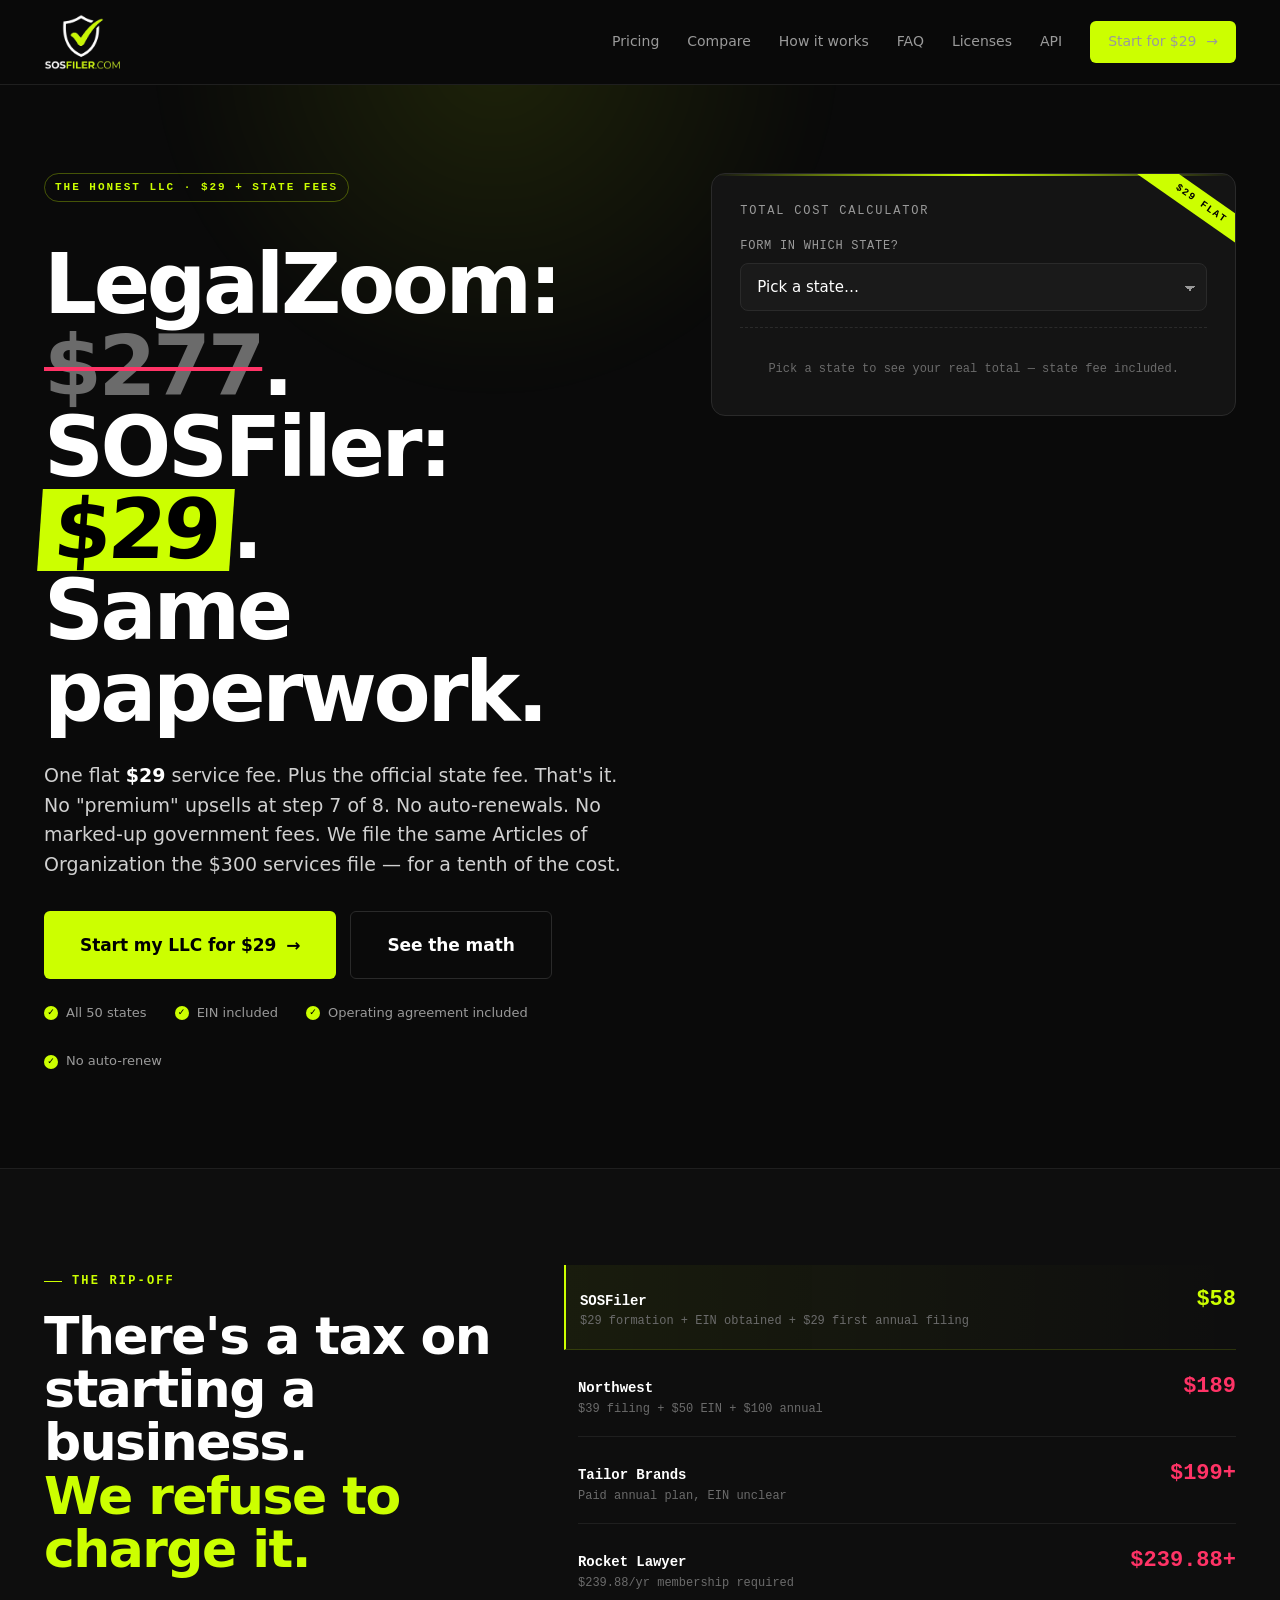
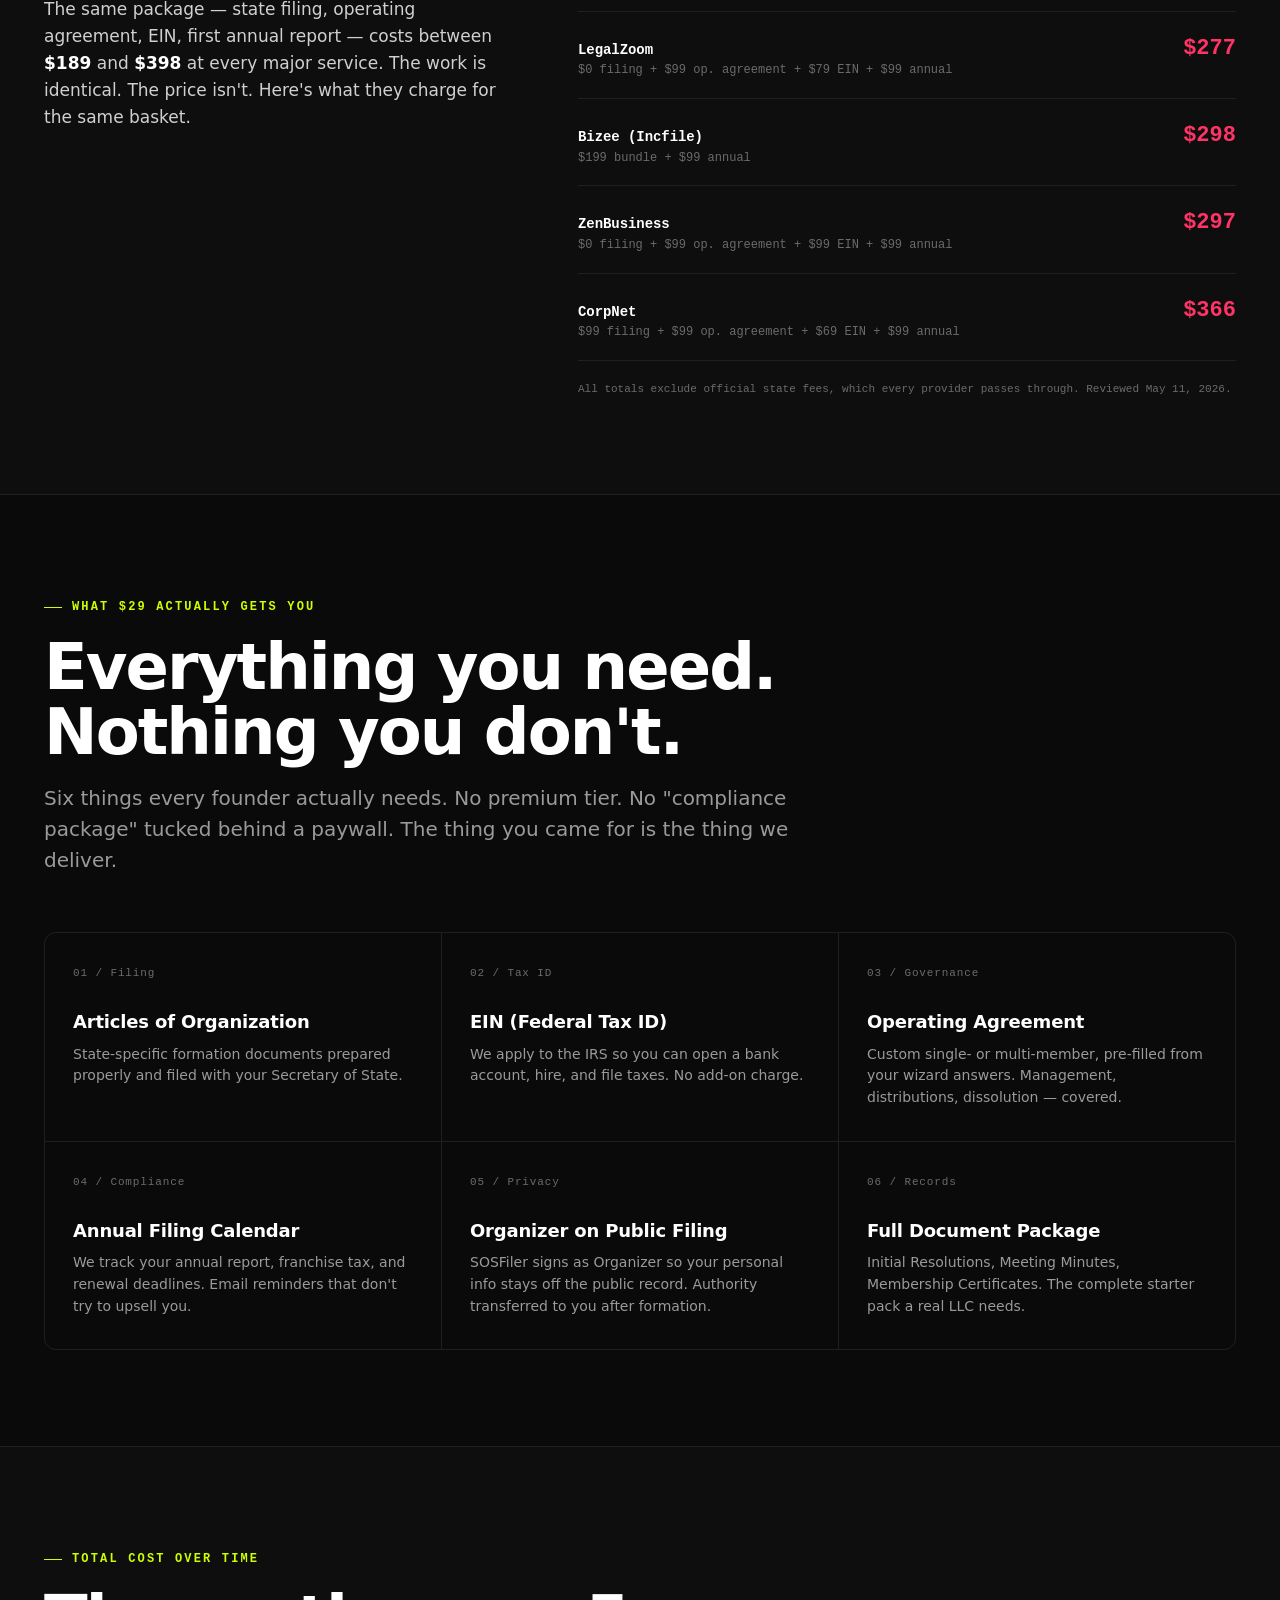
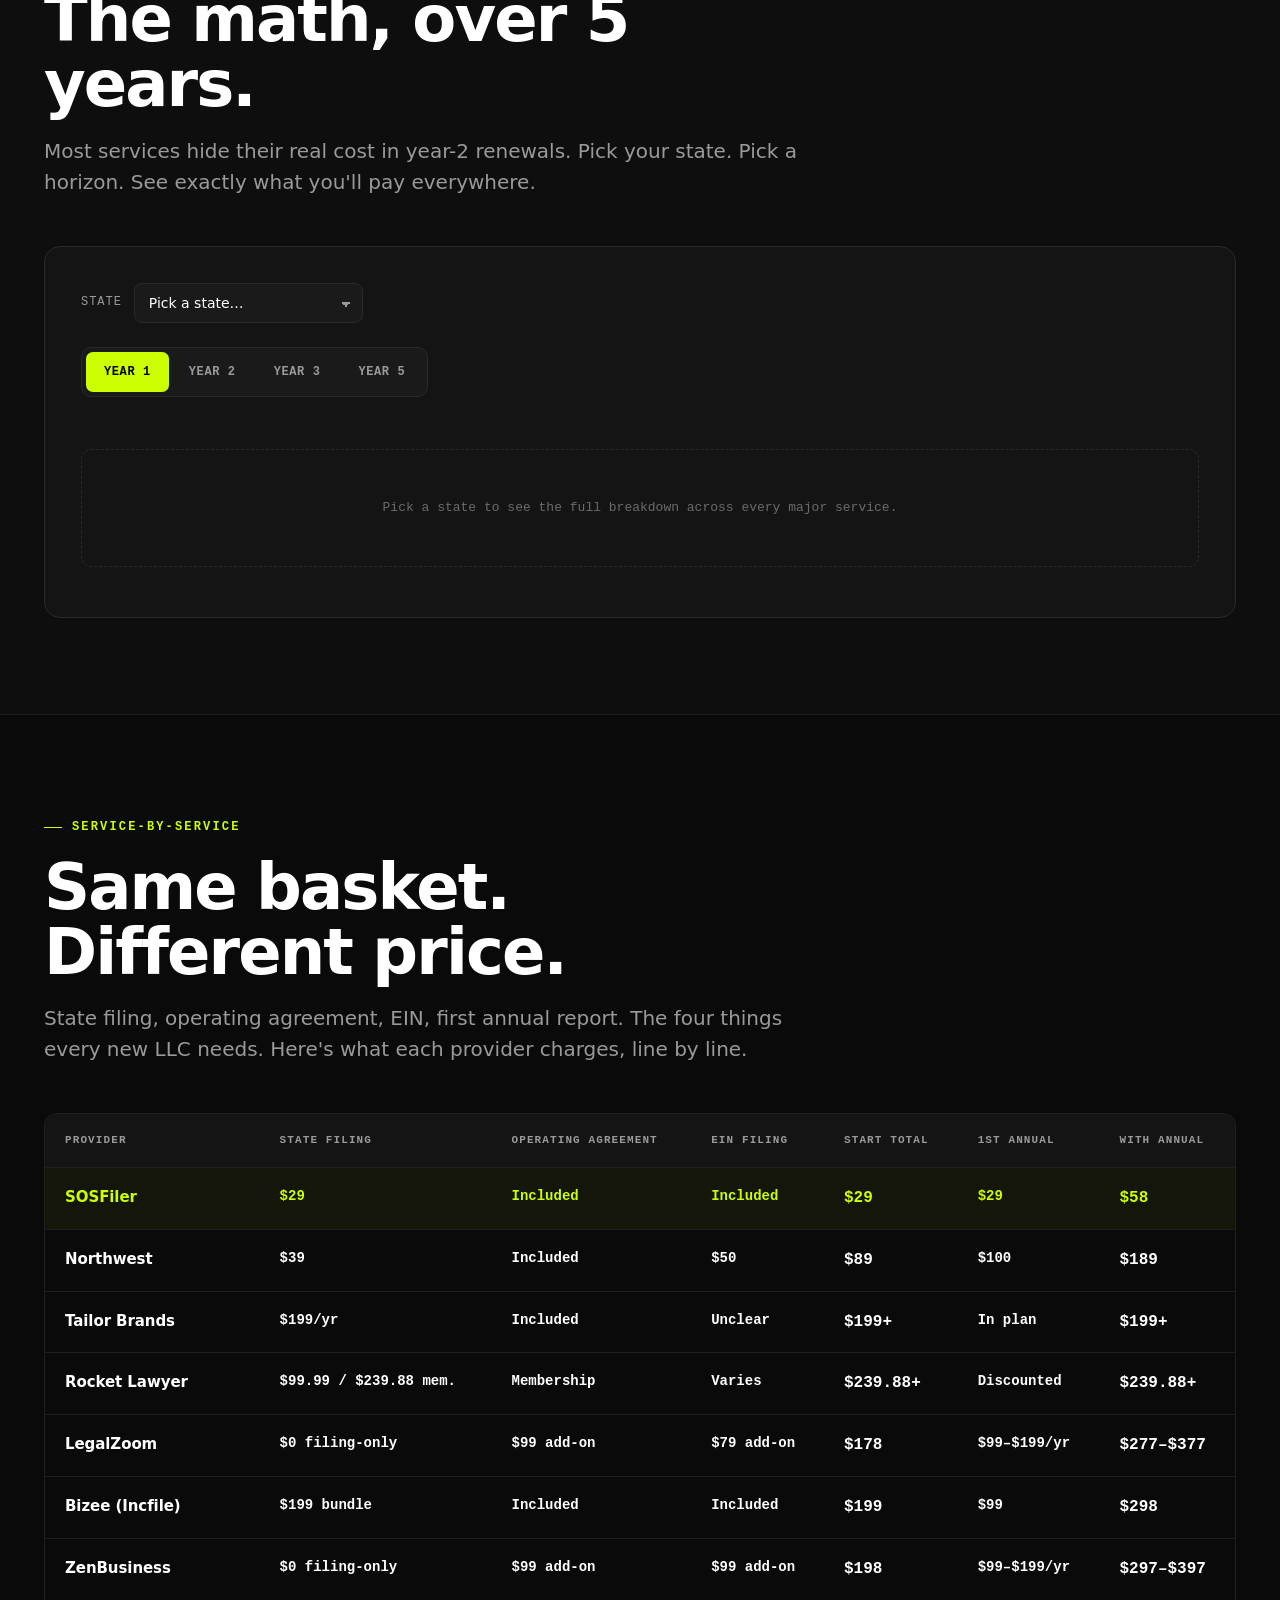
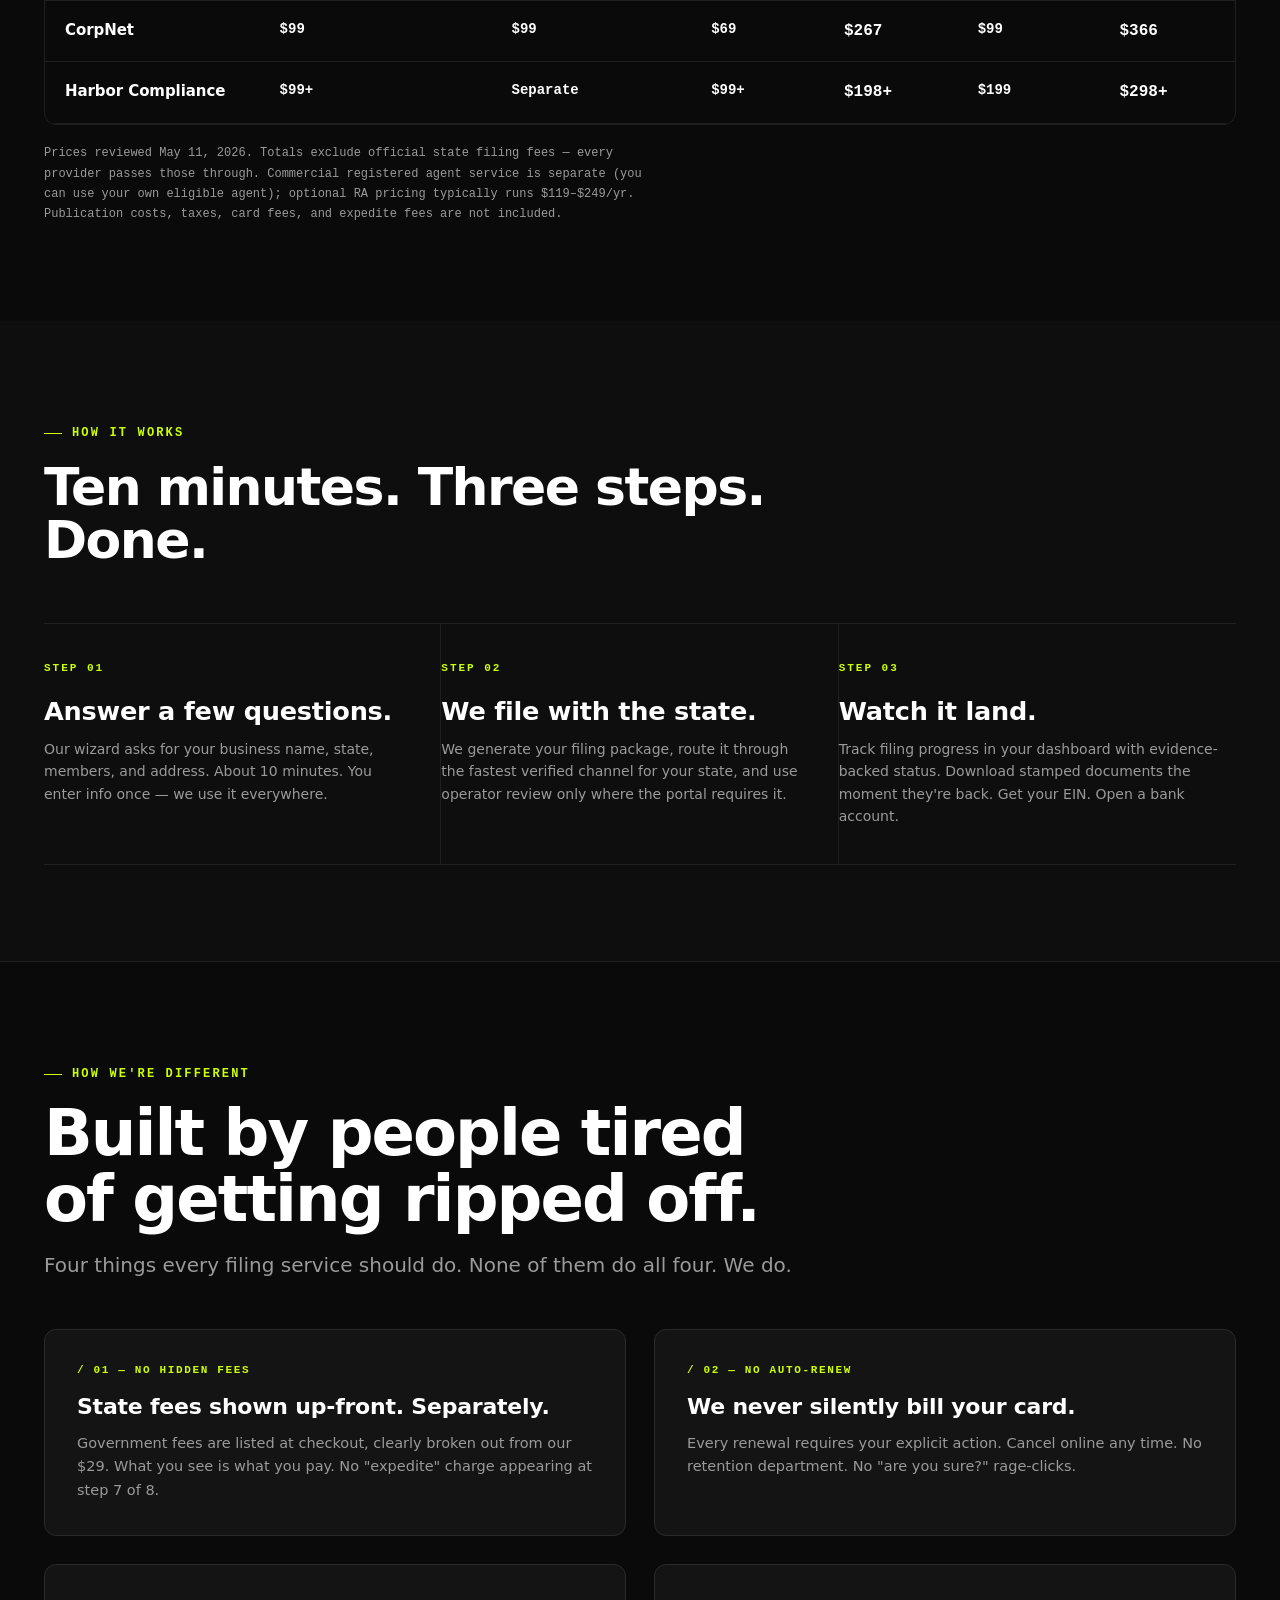
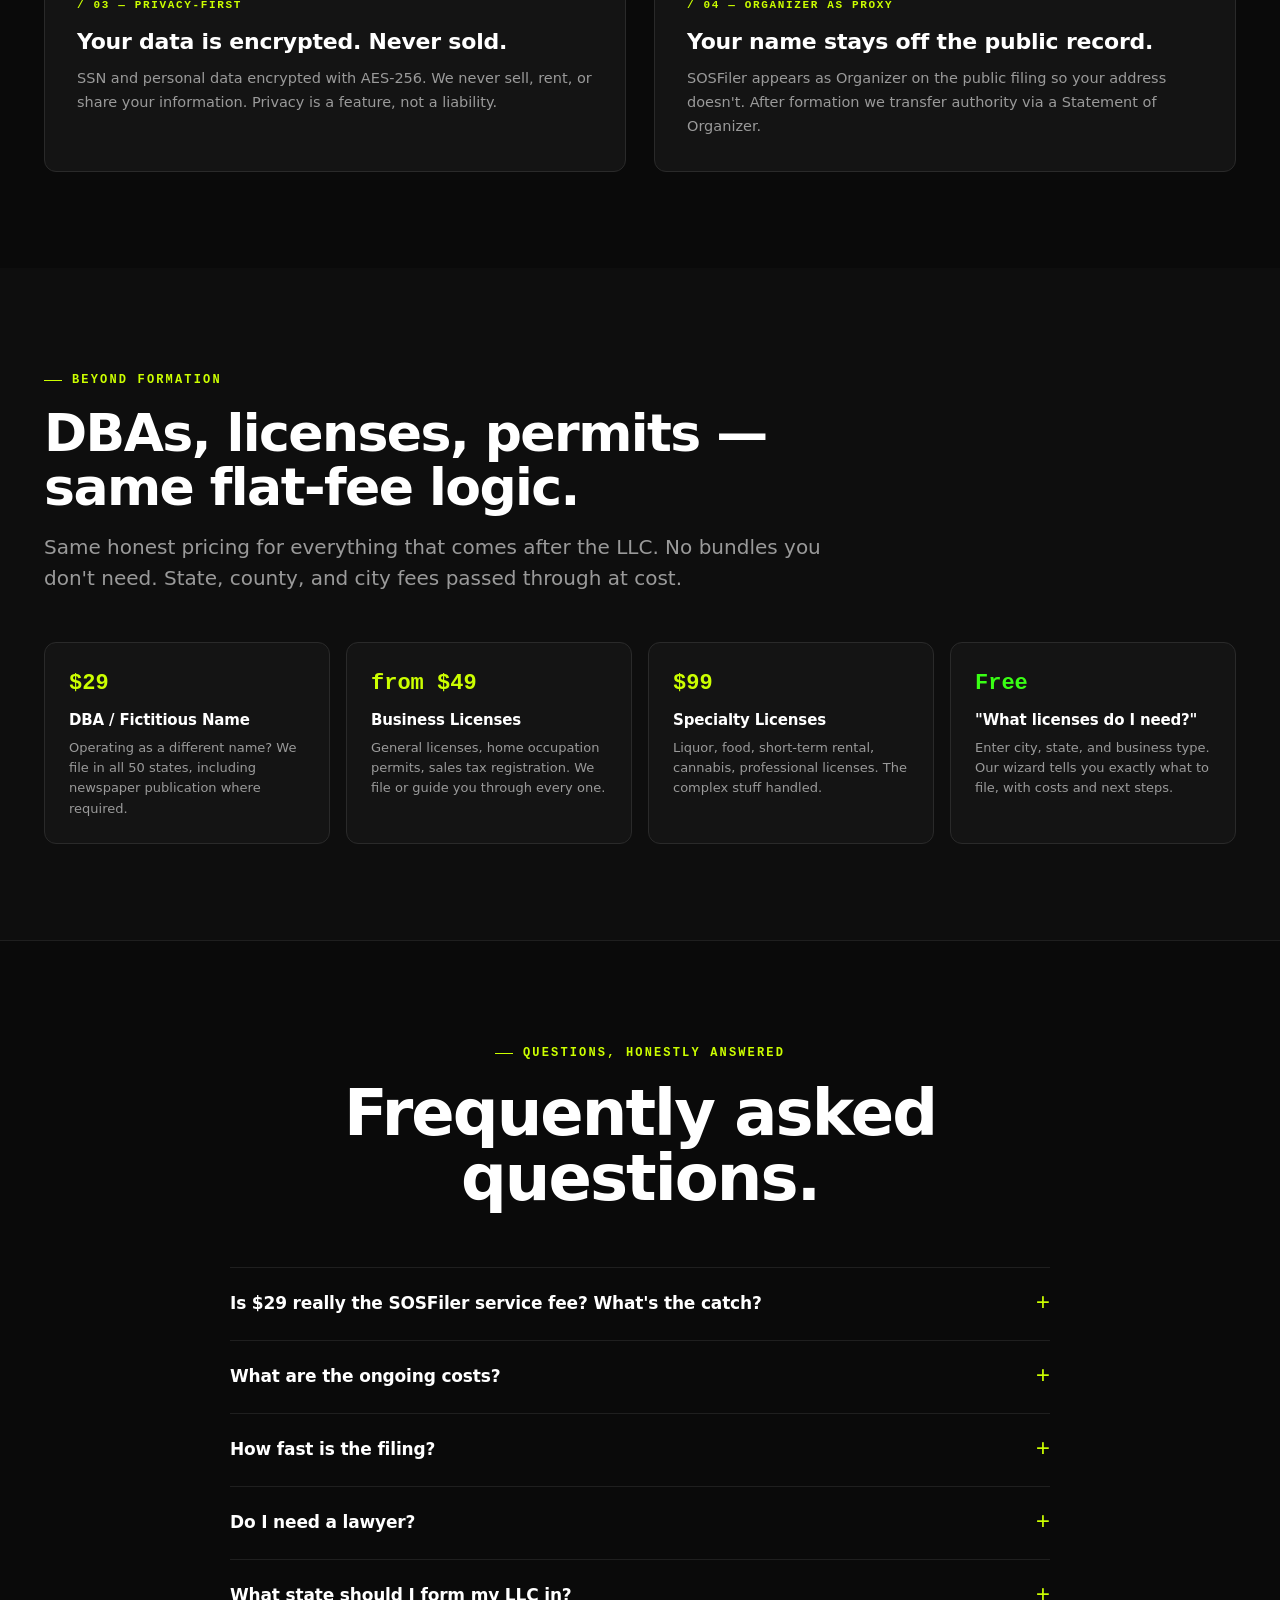
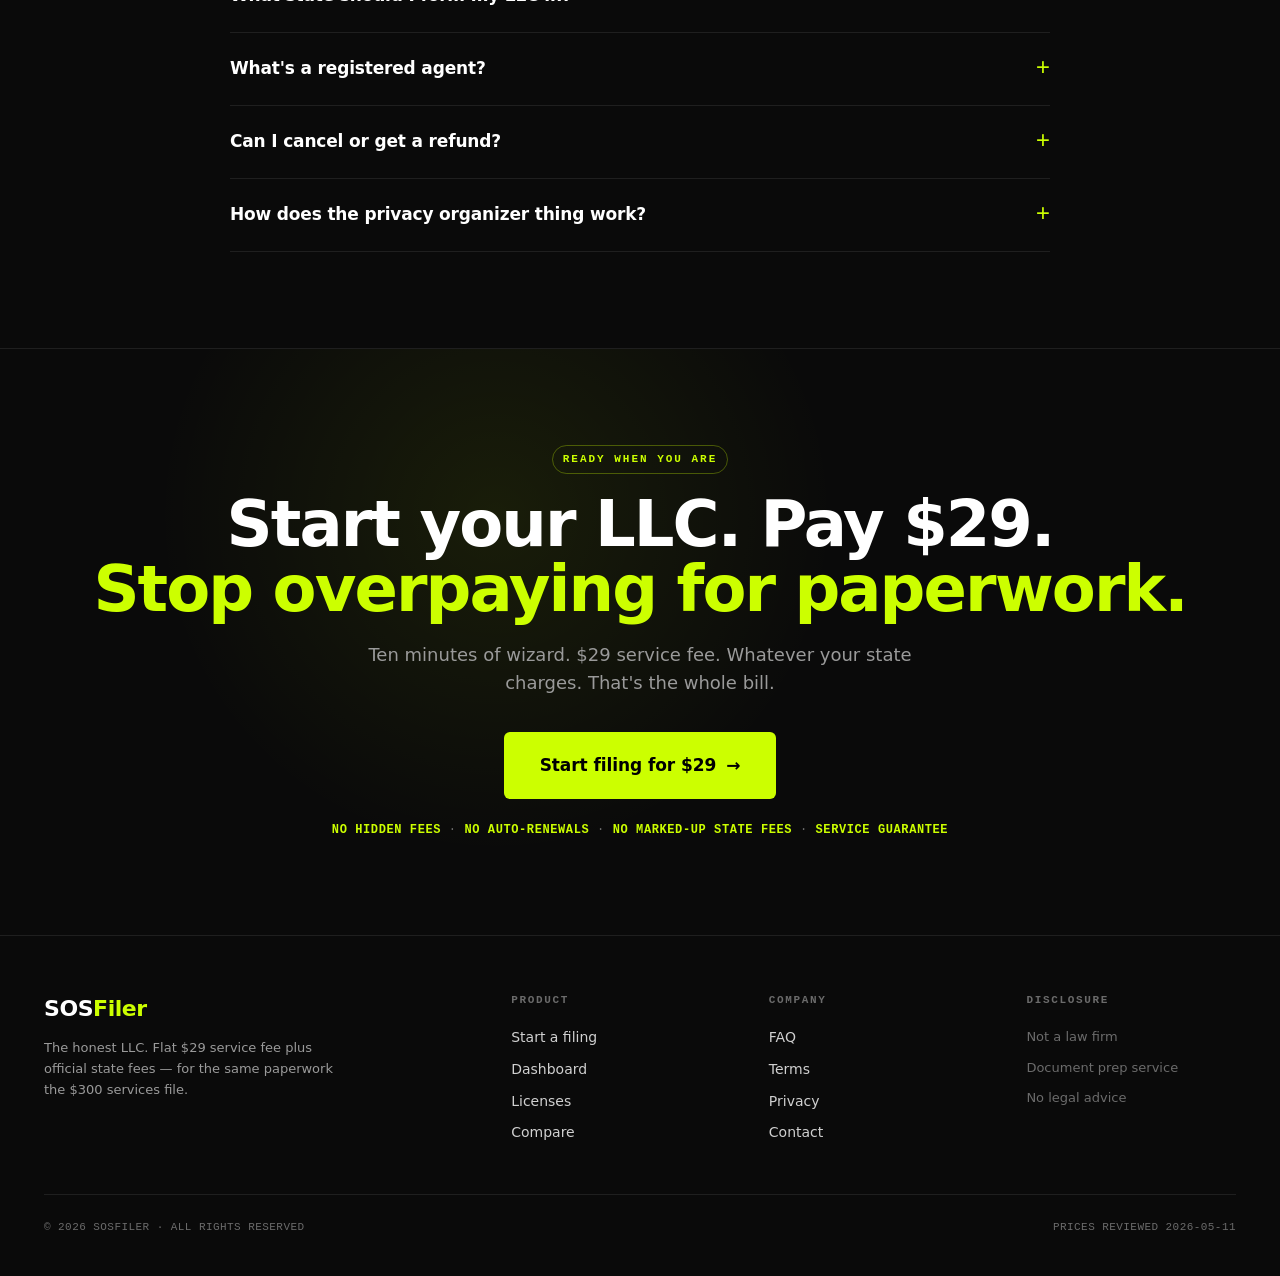
==== commit d2e1d9fd: "Reconcile deployed launch and redesign assets" ====
--- a/frontend/index.html
+++ b/frontend/index.html
@@ -4,876 +4,1365 @@
 <meta charset="UTF-8">
 <link rel="icon" type="image/png" href="/favicon.png">
 <meta name="viewport" content="width=device-width, initial-scale=1.0">
-<title>SOSFiler — Start Your Business for $49 Flat. No Hidden Fees.</title>
-<meta name="description" content="Automated business formation with verified filing evidence, operator backup, EIN support, DBAs, and licenses.">
+<title>SOSFiler — File your LLC for $29. Not $277.</title>
+<meta name="description" content="The honest LLC. Flat $29 service fee plus official state fees. No upsells. No auto-renewals. No marked-up government fees. Same paperwork the $300 services file — for a tenth of the cost.">
 <link rel="manifest" href="/manifest.json">
 <meta name="theme-color" content="#CCFF00">
 <link rel="apple-touch-icon" href="/icon-192.png">
-<link rel="preconnect" href="https://fonts.googleapis.com">
-<link rel="preconnect" href="https://fonts.gstatic.com" crossorigin>
-<link href="https://fonts.googleapis.com/css2?family=Inter:wght@400;500;600;700;800;900&display=swap" rel="stylesheet">
 <link rel="stylesheet" href="/chat-widget.css">
 <style>
 :root {
   --bg: #0A0A0A;
+  --bg-tint: #0E0E0E;
   --surface: #141414;
-  --border: #1E1E1E;
+  --surface-2: #1A1A1A;
+  --border: #1F1F1F;
+  --border-strong: #2A2A2A;
   --text: #FFFFFF;
-  --text-secondary: #999999;
-  --text-body: #CCCCCC;
+  --muted: #9A9A9A;
+  --muted-2: #6B6B6B;
+  --body: #D0D0D0;
   --accent: #CCFF00;
-  --accent2: #39FF14;
+  --accent-dim: rgba(204,255,0,0.55);
   --cyan: #00FFE5;
   --green: #39FF14;
   --red: #FF3366;
-  --yellow: #FF6B00;
-  --glow: rgba(204,255,0,0.4);
-  --glow-sm: rgba(204,255,0,0.15);
-  --gradient: linear-gradient(135deg, #CCFF00, #39FF14);
+  --amber: #FFB23F;
+  --glow: rgba(204,255,0,0.35);
+  --glow-sm: rgba(204,255,0,0.12);
+
+  --font-display: -apple-system, BlinkMacSystemFont, 'SF Pro Display', 'Inter Display', system-ui, sans-serif;
+  --font-body:    -apple-system, BlinkMacSystemFont, 'SF Pro Text', 'Inter', system-ui, sans-serif;
+  --font-mono:    'JetBrains Mono', 'IBM Plex Mono', ui-monospace, Menlo, monospace;
 }
 *, *::before, *::after { box-sizing: border-box; margin: 0; padding: 0; }
 html { scroll-behavior: smooth; }
 body {
-  font-family: 'Inter', -apple-system, BlinkMacSystemFont, 'Segoe UI', Roboto, sans-serif;
+  font-family: var(--font-body);
   background: var(--bg);
   color: var(--text);
-  line-height: 1.6;
+  line-height: 1.55;
   -webkit-font-smoothing: antialiased;
-}
-a { color: var(--cyan); text-decoration: none; transition: color 0.2s ease; }
-a:hover { color: var(--accent); text-decoration: none; }
-
-/* Scrollbar */
-::-webkit-scrollbar { width: 6px; }
+  text-rendering: optimizeLegibility;
+}
+a { color: inherit; text-decoration: none; transition: color .15s ease; }
+::selection { background: var(--accent); color: #000; }
+::-webkit-scrollbar { width: 8px; }
 ::-webkit-scrollbar-track { background: var(--bg); }
-::-webkit-scrollbar-thumb { background: #333; border-radius: 3px; }
+::-webkit-scrollbar-thumb { background: #2A2A2A; border-radius: 2px; }
 ::-webkit-scrollbar-thumb:hover { background: var(--accent); }
 
-/* Layout */
-.container { max-width: 1100px; margin: 0 auto; padding: 0 20px; }
-section { padding: 80px 0; }
-
-/* Navigation */
+img { max-width: 100%; display: block; }
+
+/* layout */
+.container { max-width: 1240px; margin: 0 auto; padding: 0 24px; }
+.container-narrow { max-width: 980px; margin: 0 auto; padding: 0 24px; }
+section { padding: 96px 0; position: relative; }
+@media (max-width: 760px) { section { padding: 64px 0; } }
+
+/* type */
+.eyebrow {
+  font-family: var(--font-mono);
+  font-size: 12px;
+  letter-spacing: 0.18em;
+  text-transform: uppercase;
+  color: var(--accent);
+  font-weight: 600;
+  display: inline-flex;
+  align-items: center;
+  gap: 10px;
+}
+.eyebrow::before {
+  content: '';
+  width: 18px;
+  height: 1px;
+  background: var(--accent);
+  display: inline-block;
+}
+h1, h2, h3, h4 { font-family: var(--font-display); font-weight: 900; letter-spacing: -0.03em; line-height: 1.02; }
+h2 { font-size: clamp(34px, 5.4vw, 64px); }
+h3 { font-size: clamp(24px, 3vw, 36px); }
+h4 { font-size: 18px; letter-spacing: -0.01em; line-height: 1.3; }
+p { color: var(--body); }
+.lede { font-size: clamp(17px, 1.6vw, 20px); color: var(--muted); max-width: 64ch; line-height: 1.55; }
+.mono { font-family: var(--font-mono); font-variant-numeric: tabular-nums; }
+
+/* buttons */
+.btn {
+  display: inline-flex; align-items: center; justify-content: center; gap: 10px;
+  padding: 16px 28px;
+  background: var(--accent);
+  color: #000;
+  font-family: var(--font-body);
+  font-weight: 700;
+  font-size: 15px;
+  border-radius: 6px;
+  border: none;
+  cursor: pointer;
+  min-height: 48px;
+  letter-spacing: -0.005em;
+  transition: transform .12s ease, box-shadow .15s ease, background .15s ease;
+}
+.btn:hover { background: #DBFF33; box-shadow: 0 0 0 6px var(--glow-sm), 0 14px 40px rgba(204,255,0,0.18); transform: translateY(-1px); }
+.btn:active { transform: translateY(0); }
+.btn-lg { padding: 20px 36px; font-size: 17px; min-height: 56px; }
+.btn-ghost {
+  background: transparent;
+  color: var(--text);
+  border: 1px solid var(--border-strong);
+}
+.btn-ghost:hover { background: var(--surface); border-color: var(--accent); color: var(--accent); box-shadow: none; transform: none; }
+.btn .arrow { transition: transform .15s ease; }
+.btn:hover .arrow { transform: translateX(3px); }
+
+/* nav */
 nav {
   position: sticky; top: 0; z-index: 100;
-  background: rgba(10,10,10,0.92);
-  backdrop-filter: blur(24px);
-  -webkit-backdrop-filter: blur(24px);
+  background: rgba(10,10,10,0.85);
+  backdrop-filter: blur(20px);
+  -webkit-backdrop-filter: blur(20px);
   border-bottom: 1px solid var(--border);
-  padding: 16px 0;
-}
-nav .container { display: flex; justify-content: space-between; align-items: center; }
-nav .logo { font-size: 22px; font-weight: 800; color: #fff; }
-nav .logo span { color: var(--accent); }
-nav .nav-links { display: flex; gap: 24px; align-items: center; }
-nav .nav-links a { color: var(--text-secondary); font-size: 14px; font-weight: 500; transition: color 0.2s ease; }
-nav .nav-links a:hover { color: #fff; text-decoration: none; }
-.btn {
-  display: inline-block; padding: 14px 32px;
+  padding: 14px 0;
+}
+nav .container { display: flex; justify-content: space-between; align-items: center; gap: 24px; }
+nav .brand { display: flex; align-items: center; gap: 12px; }
+nav .brand img { height: 56px; width: auto; }
+nav .brand-mark {
+  font-family: var(--font-display);
+  font-size: 20px;
+  font-weight: 900;
+  letter-spacing: -0.02em;
+}
+nav .brand-mark .dot { color: var(--accent); }
+nav .nav-links { display: flex; gap: 28px; align-items: center; }
+nav .nav-links a { color: var(--muted); font-size: 14px; font-weight: 500; }
+nav .nav-links a:hover { color: #fff; }
+nav .nav-cta { padding: 10px 18px; font-size: 13px; min-height: 40px; border-radius: 6px; }
+.hamburger { display: none; background: none; border: 1px solid var(--border-strong); color: #fff; cursor: pointer; min-width: 44px; min-height: 44px; border-radius: 6px; font-size: 18px; }
+@media (max-width: 880px) {
+  .hamburger { display: flex; align-items: center; justify-content: center; }
+  nav .nav-links { display: none; position: absolute; top: 60px; left: 0; right: 0; background: rgba(10,10,10,0.98); backdrop-filter: blur(20px); border-bottom: 1px solid var(--border); flex-direction: column; padding: 24px; gap: 18px; }
+  nav .nav-links.open { display: flex; align-items: stretch; }
+  nav .nav-links a { padding: 10px 0; font-size: 16px; border-bottom: 1px solid var(--border); }
+}
+
+/* ───── HERO ───── */
+.hero {
+  padding: 88px 0 96px;
+  border-bottom: 1px solid var(--border);
+  position: relative;
+  overflow: hidden;
+}
+.hero::before {
+  content: ''; position: absolute; inset: -40% 30% auto auto;
+  width: 800px; height: 800px;
+  background: radial-gradient(circle at center, rgba(204,255,0,0.10), transparent 60%);
+  pointer-events: none;
+  filter: blur(20px);
+}
+.hero .container { position: relative; z-index: 1; }
+.hero-grid {
+  display: grid;
+  grid-template-columns: 1.15fr 1fr;
+  gap: 64px;
+  align-items: start;
+}
+.hero-headline {
+  font-size: clamp(40px, 6.5vw, 88px);
+  font-weight: 900;
+  letter-spacing: -0.04em;
+  line-height: 0.98;
+  margin: 24px 0 28px;
+}
+.hero-headline .strike { color: var(--muted-2); text-decoration: line-through; text-decoration-color: var(--red); text-decoration-thickness: 4px; font-weight: 800; }
+.hero-headline .accent { color: var(--accent); }
+.hero-headline .accent-block {
+  display: inline-block;
   background: var(--accent);
-  color: #000; font-weight: 700; border-radius: 8px;
-  border: none; cursor: pointer; font-size: 15px;
-  transition: all 0.2s ease;
-  min-height: 44px;
-}
-.btn:hover { box-shadow: 0 0 20px var(--glow), 0 8px 30px rgba(204,255,0,0.2); transform: translateY(-1px); text-decoration: none; color: #000; }
-.btn-outline {
-  background: transparent; border: 2px solid var(--accent);
-  color: var(--accent); padding: 12px 30px;
-}
-.btn-outline:hover { background: var(--accent); color: #000; }
-
-/* Hero */
-.hero {
-  padding: 120px 0 80px;
+  color: #000;
+  padding: 0 14px;
+  margin-left: -4px;
+  transform: skew(-4deg);
+}
+.hero-sub { font-size: clamp(16px, 1.8vw, 19px); color: var(--body); max-width: 56ch; margin-bottom: 32px; }
+.hero-sub strong { color: #fff; font-weight: 600; }
+
+.hero-cta-row { display: flex; gap: 14px; flex-wrap: wrap; margin-bottom: 24px; }
+.hero-trust {
+  display: flex; gap: 28px; flex-wrap: wrap; align-items: center;
+  font-size: 13px;
+  color: var(--muted);
+}
+.hero-trust span { display: inline-flex; align-items: center; gap: 8px; }
+.hero-trust .check {
+  width: 14px; height: 14px; border-radius: 50%;
+  background: var(--accent);
+  display: inline-flex; align-items: center; justify-content: center;
+  color: #000; font-weight: 900; font-size: 9px;
+}
+
+/* hero price card */
+.price-card {
+  background: var(--surface);
+  border: 1px solid var(--border-strong);
+  border-radius: 14px;
+  padding: 28px;
+  position: relative;
+  overflow: hidden;
+}
+.price-card::before {
+  content: ''; position: absolute; top: 0; left: 0; right: 0; height: 2px;
+  background: linear-gradient(90deg, transparent, var(--accent), transparent);
+}
+.price-card .ribbon {
+  position: absolute; top: 18px; right: -36px;
+  background: var(--accent); color: #000;
+  font-family: var(--font-mono); font-size: 10px; font-weight: 700;
+  padding: 4px 40px;
+  letter-spacing: 0.15em;
+  text-transform: uppercase;
+  transform: rotate(35deg);
+}
+.price-card-title { font-family: var(--font-mono); font-size: 12px; letter-spacing: 0.15em; text-transform: uppercase; color: var(--muted); margin-bottom: 16px; }
+.price-card label { display: block; font-size: 12px; color: var(--muted); margin-bottom: 8px; font-family: var(--font-mono); letter-spacing: 0.06em; text-transform: uppercase; }
+.price-card select {
+  width: 100%;
+  padding: 14px 16px;
+  background: var(--surface-2);
+  color: var(--text);
+  border: 1px solid var(--border-strong);
+  border-radius: 8px;
+  font-size: 15px;
+  font-family: var(--font-body);
+  cursor: pointer;
+  min-height: 48px;
+  appearance: none;
+  background-image: linear-gradient(45deg, transparent 50%, var(--muted) 50%), linear-gradient(135deg, var(--muted) 50%, transparent 50%);
+  background-position: right 16px top 22px, right 11px top 22px;
+  background-size: 5px 5px;
+  background-repeat: no-repeat;
+}
+.price-card select:focus { outline: none; border-color: var(--accent); }
+
+.price-stack { margin-top: 22px; }
+.price-row {
+  display: flex; justify-content: space-between; align-items: baseline;
+  padding: 12px 0;
+  border-bottom: 1px solid var(--border);
+  font-family: var(--font-mono);
+  font-size: 14px;
+}
+.price-row .lbl { color: var(--muted); }
+.price-row .val { color: #fff; font-weight: 500; }
+.price-row.total { border-bottom: none; padding-top: 18px; font-size: 20px; }
+.price-row.total .lbl { color: #fff; font-weight: 700; font-family: var(--font-display); letter-spacing: -0.01em; }
+.price-row.total .val { color: var(--accent); font-weight: 800; font-size: 28px; }
+.state-note { font-family: var(--font-mono); font-size: 11px; color: var(--amber); margin-top: 10px; line-height: 1.5; padding: 10px 12px; background: rgba(255,178,63,0.06); border-left: 2px solid var(--amber); border-radius: 0 4px 4px 0; }
+.price-card .btn { width: 100%; margin-top: 18px; }
+
+.price-empty {
+  font-family: var(--font-mono);
+  font-size: 12px;
+  color: var(--muted-2);
   text-align: center;
-  background: radial-gradient(ellipse at top center, rgba(204,255,0,0.06) 0%, transparent 55%);
-  position: relative;
-}
-.hero::after {
-  content: '';
-  position: absolute; bottom: 0; left: 0; right: 0; height: 1px;
-  background: linear-gradient(90deg, transparent, rgba(204,255,0,0.2), transparent);
-}
-.hero h1 {
-  font-size: clamp(32px, 6vw, 56px);
-  font-weight: 900;
-  line-height: 1.1;
-  margin-bottom: 20px;
-  letter-spacing: -0.02em;
-}
-.hero h1 .price { color: var(--accent); text-shadow: 0 0 30px var(--glow-sm); }
-.hero .subtitle {
-  font-size: clamp(16px, 2.5vw, 20px);
-  color: var(--text-secondary);
-  max-width: 600px;
-  margin: 0 auto 32px;
-  font-weight: 400;
-}
-.hero .trust-line {
-  font-size: 14px;
-  color: var(--green);
+  padding: 32px 0 8px;
+  border-top: 1px dashed var(--border-strong);
   margin-top: 16px;
-  font-weight: 500;
-}
-
-/* State Fee Calculator */
-.calculator {
-  background: var(--surface);
-  border: 1px solid var(--border);
-  border-top: 2px solid var(--accent);
-  border-radius: 16px;
-  padding: 32px;
-  max-width: 480px;
-  margin: 40px auto 0;
-  text-align: left;
-  transition: box-shadow 0.2s ease;
-}
-.calculator:hover { box-shadow: 0 0 30px rgba(204,255,0,0.05); }
-.calculator h3 { font-size: 18px; margin-bottom: 16px; color: #fff; font-weight: 700; }
-.calculator select {
-  width: 100%;
-  padding: 14px;
-  background: #1A1A1A;
-  color: var(--text);
-  border: 1px solid var(--border);
-  border-radius: 8px;
-  font-size: 16px;
-  font-family: 'Inter', sans-serif;
-  margin-bottom: 16px;
-  cursor: pointer;
-  transition: border-color 0.2s ease;
-  min-height: 44px;
-}
-.calculator select:focus { outline: none; border-color: var(--accent); box-shadow: 0 0 0 2px rgba(204,255,0,0.15); }
-.calculator .fee-breakdown { margin-top: 16px; }
-.calculator .fee-row {
-  display: flex; justify-content: space-between;
-  padding: 10px 0;
+}
+
+@media (max-width: 980px) {
+  .hero-grid { grid-template-columns: 1fr; gap: 48px; }
+  .hero { padding: 56px 0 64px; }
+}
+
+/* ───── MANIFESTO ───── */
+.manifesto {
+  background: var(--bg-tint);
   border-bottom: 1px solid var(--border);
-  font-size: 15px;
-}
-.calculator .fee-row.total {
-  border-bottom: none; font-weight: 700; font-size: 22px;
-  color: var(--accent); padding-top: 16px;
-}
-.calculator .fee-row .label { color: var(--text-secondary); }
-.calculator .fee-row.total .label { color: #fff; }
-.calculator .state-note { font-size: 13px; color: var(--yellow); margin-top: 12px; }
-.comp-row { display: flex; justify-content: space-between; align-items: center; padding: 8px 0; border-bottom: 1px solid var(--border); font-size: 14px; }
-.comp-row:last-of-type { border-bottom: none; }
-.comp-row .comp-name { color: var(--text-secondary); font-weight: 500; }
-.comp-row .comp-price { font-weight: 700; }
-.comp-row .comp-price.ours { color: var(--accent); }
-.comp-row .comp-price.theirs { color: var(--red); }
-.comp-row .comp-note { font-size: 11px; color: var(--text-secondary); font-weight: 400; }
-.comp-row.us-row { background: rgba(204,255,0,0.05); border-radius: 6px; padding: 8px 10px; margin: 4px -10px; }
-.comp-strikethrough { text-decoration: line-through; color: var(--text-secondary); font-size: 12px; margin-right: 6px; }
-
-/* Comparison Table */
-.comparison { background: var(--surface); border-radius: 16px; overflow-x: auto; border: 1px solid var(--border); }
-.comparison table { width: 100%; border-collapse: collapse; min-width: 600px; }
-.comparison th, .comparison td {
-  padding: 16px 20px;
-  text-align: center;
+}
+.manifesto-grid {
+  display: grid;
+  grid-template-columns: 1fr 1.4fr;
+  gap: 64px;
+  align-items: start;
+}
+.manifesto h2 { font-size: clamp(32px, 4.5vw, 52px); }
+.manifesto-lede { color: var(--body); font-size: 17px; line-height: 1.6; margin-top: 20px; }
+.rip-off {
+  font-family: var(--font-mono);
+  display: grid;
+  gap: 2px;
+}
+.rip-row {
+  display: grid;
+  grid-template-columns: 1fr auto auto;
+  align-items: baseline;
+  gap: 18px;
+  padding: 18px 0;
   border-bottom: 1px solid var(--border);
   font-size: 14px;
 }
-.comparison th { color: var(--text-secondary); font-weight: 600; font-size: 13px; text-transform: uppercase; letter-spacing: 0.5px; }
-.comparison th:first-child, .comparison td:first-child { text-align: left; font-weight: 600; }
-.comparison .us-col { background: rgba(204,255,0,0.04); color: var(--accent); font-weight: 700; }
-.comparison .checkmark { color: var(--green); font-size: 18px; }
-.comparison .xmark { color: var(--red); font-size: 18px; }
-.comparison .price-cell { font-weight: 700; }
-
-/* What's Included */
+.rip-row:last-child { border-bottom: none; }
+.rip-name { color: var(--text); font-weight: 600; letter-spacing: -0.005em; }
+.rip-detail { color: var(--muted-2); font-size: 12px; }
+.rip-price { color: var(--red); font-size: 22px; font-weight: 700; text-align: right; }
+.rip-price.ours { color: var(--accent); }
+.rip-row.ours {
+  background: linear-gradient(90deg, rgba(204,255,0,0.06), transparent);
+  padding-left: 14px;
+  margin-left: -14px;
+  border-left: 2px solid var(--accent);
+  border-bottom: 1px solid rgba(204,255,0,0.15);
+}
+.rip-foot { font-size: 11px; color: var(--muted-2); margin-top: 18px; font-family: var(--font-mono); }
+
+@media (max-width: 880px) {
+  .manifesto-grid { grid-template-columns: 1fr; gap: 36px; }
+}
+
+/* ───── INCLUDED ───── */
 .included-grid {
   display: grid;
-  grid-template-columns: repeat(auto-fit, minmax(280px, 1fr));
-  gap: 20px;
-  margin-top: 40px;
-}
-.included-card {
+  grid-template-columns: repeat(3, minmax(0, 1fr));
+  gap: 1px;
+  background: var(--border);
+  border: 1px solid var(--border);
+  border-radius: 12px;
+  overflow: hidden;
+  margin-top: 56px;
+}
+.included-cell {
+  background: var(--bg);
+  padding: 32px 28px;
+  position: relative;
+  transition: background .15s ease;
+}
+.included-cell:hover { background: var(--surface); }
+.included-cell .num {
+  font-family: var(--font-mono);
+  font-size: 11px;
+  color: var(--muted-2);
+  letter-spacing: 0.08em;
+  margin-bottom: 28px;
+  display: block;
+}
+.included-cell h4 { color: #fff; margin-bottom: 10px; }
+.included-cell p { font-size: 14px; color: var(--muted); line-height: 1.55; }
+.included-cell .price-tag {
+  font-family: var(--font-mono);
+  color: var(--accent);
+  font-size: 12px;
+  font-weight: 700;
+  margin-top: 14px;
+  display: inline-block;
+  padding: 4px 10px;
+  border: 1px solid rgba(204,255,0,0.3);
+  border-radius: 999px;
+}
+@media (max-width: 880px) { .included-grid { grid-template-columns: 1fr 1fr; } }
+@media (max-width: 540px) { .included-grid { grid-template-columns: 1fr; } }
+
+/* ───── TCO ───── */
+.tco {
+  background: var(--bg-tint);
+  border-top: 1px solid var(--border);
+  border-bottom: 1px solid var(--border);
+}
+.tco-wrap {
   background: var(--surface);
-  border: 1px solid var(--border);
-  border-top: 2px solid var(--accent);
+  border: 1px solid var(--border-strong);
+  border-radius: 16px;
+  padding: 36px;
+  margin-top: 48px;
+  position: relative;
+}
+.tco-toggle {
+  display: inline-flex;
+  gap: 2px;
+  background: var(--surface-2);
+  border-radius: 10px;
+  padding: 4px;
+  border: 1px solid var(--border-strong);
+  margin: 24px 0 28px;
+}
+.tco-toggle button {
+  padding: 10px 18px;
+  background: transparent;
+  color: var(--muted);
+  border: none;
+  border-radius: 7px;
+  font-family: var(--font-mono);
+  font-size: 12px;
+  font-weight: 600;
+  letter-spacing: 0.05em;
+  text-transform: uppercase;
+  cursor: pointer;
+  min-height: 40px;
+  transition: background .15s ease, color .15s ease;
+}
+.tco-toggle button:hover { color: #fff; }
+.tco-toggle button.active { background: var(--accent); color: #000; }
+
+.tco-bars { margin: 16px 0 24px; }
+.tco-bar-row { display: grid; grid-template-columns: 130px 1fr; gap: 14px; align-items: center; margin-bottom: 10px; }
+.tco-bar-label { font-family: var(--font-mono); font-size: 12px; font-weight: 600; color: var(--muted); text-align: right; }
+.tco-bar-label.ours { color: var(--accent); }
+.tco-bar-track { height: 32px; background: var(--surface-2); border-radius: 6px; overflow: hidden; position: relative; }
+.tco-bar-fill {
+  height: 100%;
+  border-radius: 6px;
+  display: flex; align-items: center; justify-content: flex-end;
+  padding-right: 12px;
+  min-width: 70px;
+  transition: width .5s cubic-bezier(0.4, 0, 0.2, 1);
+}
+.tco-bar-fill span { font-family: var(--font-mono); font-size: 12px; font-weight: 700; color: #000; white-space: nowrap; }
+.tco-bar-fill.light-text span { color: #fff; }
+.tco-savings {
+  margin-top: 24px;
+  padding: 18px 22px;
+  background: rgba(204,255,0,0.06);
+  border: 1px solid rgba(204,255,0,0.25);
+  border-radius: 10px;
+  text-align: center;
+  font-size: 15px;
+  font-weight: 500;
+  color: var(--body);
+}
+.tco-savings .amount { color: var(--accent); font-family: var(--font-mono); font-size: 22px; font-weight: 700; }
+.tco-state-note { font-family: var(--font-mono); font-size: 11px; color: var(--muted-2); margin-top: 14px; text-align: center; }
+
+.tco-empty {
+  text-align: center;
+  font-family: var(--font-mono);
+  font-size: 13px;
+  color: var(--muted-2);
+  padding: 48px 0;
+  border: 1px dashed var(--border-strong);
+  border-radius: 10px;
+}
+.tco-state-pick { display: flex; align-items: center; gap: 12px; flex-wrap: wrap; }
+.tco-state-pick label { font-family: var(--font-mono); font-size: 12px; color: var(--muted); letter-spacing: 0.08em; text-transform: uppercase; }
+.tco-state-pick select {
+  background: var(--surface-2);
+  color: #fff;
+  border: 1px solid var(--border-strong);
+  padding: 10px 38px 10px 14px;
+  font-family: var(--font-body);
+  font-size: 14px;
+  border-radius: 8px;
+  appearance: none;
+  background-image: linear-gradient(45deg, transparent 50%, var(--muted) 50%), linear-gradient(135deg, var(--muted) 50%, transparent 50%);
+  background-position: right 16px top 18px, right 11px top 18px;
+  background-size: 5px 5px;
+  background-repeat: no-repeat;
+  min-width: 220px;
+  min-height: 40px;
+}
+.tco-state-pick select:focus { outline: none; border-color: var(--accent); }
+
+/* ───── COMPARISON TABLE ───── */
+.comparison-wrap { margin-top: 48px; overflow-x: auto; border: 1px solid var(--border); border-radius: 12px; }
+.comparison-wrap table { width: 100%; border-collapse: collapse; min-width: 920px; }
+.comparison-wrap th, .comparison-wrap td {
+  padding: 18px 20px;
+  text-align: left;
+  border-bottom: 1px solid var(--border);
+  font-size: 14px;
+  vertical-align: top;
+}
+.comparison-wrap thead th {
+  font-family: var(--font-mono);
+  color: var(--muted);
+  font-weight: 600;
+  font-size: 11px;
+  letter-spacing: 0.1em;
+  text-transform: uppercase;
+  background: var(--surface);
+  position: sticky;
+  top: 0;
+}
+.comparison-wrap tbody tr.us-row { background: rgba(204,255,0,0.05); }
+.comparison-wrap tbody tr.us-row td { color: var(--accent); font-weight: 600; }
+.comparison-wrap .price-cell { font-family: var(--font-mono); font-weight: 600; }
+.comparison-wrap .total-cell { font-family: var(--font-mono); font-weight: 700; font-size: 16px; white-space: nowrap; }
+.comparison-wrap .name-cell { font-weight: 700; font-size: 15px; letter-spacing: -0.005em; }
+.comparison-note { color: var(--muted); font-size: 12px; line-height: 1.7; margin-top: 18px; max-width: 86ch; font-family: var(--font-mono); }
+@media (max-width: 760px) {
+  .comparison-wrap { overflow-x: visible; border: none; border-radius: 0; }
+  .comparison-wrap table { min-width: 0; }
+  .comparison-wrap thead { display: none; }
+  .comparison-wrap tbody, .comparison-wrap tr, .comparison-wrap td { display: block; }
+  .comparison-wrap tr {
+    border: 1px solid var(--border);
+    border-radius: 10px;
+    margin-bottom: 12px;
+    padding: 16px 18px;
+  }
+  .comparison-wrap tr.us-row { background: rgba(204,255,0,0.05); border-color: rgba(204,255,0,0.3); }
+  .comparison-wrap td { padding: 6px 0; border-bottom: none; font-size: 13px; }
+  .comparison-wrap td.name-cell { font-size: 18px; padding-bottom: 12px; border-bottom: 1px solid var(--border); margin-bottom: 8px; }
+  .comparison-wrap td::before {
+    display: block;
+    color: var(--muted-2);
+    font-family: var(--font-mono);
+    font-size: 10px;
+    letter-spacing: 0.1em;
+    text-transform: uppercase;
+    margin-bottom: 4px;
+  }
+  .comparison-wrap td.name-cell::before { content: none; }
+  .comparison-wrap td:nth-child(2)::before { content: 'State filing service'; }
+  .comparison-wrap td:nth-child(3)::before { content: 'Operating agreement'; }
+  .comparison-wrap td:nth-child(4)::before { content: 'EIN filing'; }
+  .comparison-wrap td:nth-child(5)::before { content: 'Start today total'; }
+  .comparison-wrap td:nth-child(6)::before { content: 'First annual filing'; }
+  .comparison-wrap td:nth-child(7)::before { content: 'Total with annual filing'; }
+}
+
+/* ───── STEPS ───── */
+.steps {
+  display: grid;
+  grid-template-columns: repeat(3, 1fr);
+  gap: 0;
+  margin-top: 56px;
+  border-top: 1px solid var(--border);
+  border-bottom: 1px solid var(--border);
+}
+.step {
+  padding: 36px 32px 36px 0;
+  border-right: 1px solid var(--border);
+  position: relative;
+}
+.step:last-child { border-right: none; padding-right: 0; }
+.step .step-num {
+  font-family: var(--font-mono);
+  font-size: 11px;
+  letter-spacing: 0.18em;
+  color: var(--accent);
+  font-weight: 600;
+  margin-bottom: 18px;
+  display: block;
+}
+.step h4 { font-size: clamp(20px, 2vw, 26px); margin-bottom: 10px; color: #fff; }
+.step p { font-size: 14px; color: var(--muted); line-height: 1.6; }
+@media (max-width: 760px) {
+  .steps { grid-template-columns: 1fr; }
+  .step { border-right: none; border-bottom: 1px solid var(--border); padding: 28px 0; }
+  .step:last-child { border-bottom: none; padding-bottom: 0; }
+}
+
+/* ───── DIFFERENT ───── */
+.diff-grid {
+  display: grid;
+  grid-template-columns: repeat(2, 1fr);
+  gap: 28px;
+  margin-top: 48px;
+}
+.diff-card {
+  background: var(--surface);
+  border: 1px solid var(--border-strong);
+  border-radius: 12px;
+  padding: 32px;
+}
+.diff-card .diff-icon {
+  font-family: var(--font-mono);
+  font-size: 11px;
+  color: var(--accent);
+  letter-spacing: 0.15em;
+  font-weight: 700;
+  margin-bottom: 14px;
+  display: block;
+}
+.diff-card h4 { font-size: 22px; margin-bottom: 10px; }
+.diff-card p { font-size: 14.5px; color: var(--muted); line-height: 1.65; }
+@media (max-width: 760px) { .diff-grid { grid-template-columns: 1fr; gap: 14px; } .diff-card { padding: 24px; } }
+
+/* ───── SERVICES ───── */
+.services-grid {
+  display: grid;
+  grid-template-columns: repeat(4, 1fr);
+  gap: 16px;
+  margin-top: 48px;
+}
+.svc {
+  background: var(--surface);
+  border: 1px solid var(--border-strong);
   border-radius: 12px;
   padding: 24px;
-  transition: all 0.2s ease;
-}
-.included-card:hover { box-shadow: 0 0 20px rgba(204,255,0,0.06); transform: translateY(-2px); }
-.included-card .icon { font-size: 28px; margin-bottom: 12px; }
-.included-card h4 { font-size: 16px; color: #fff; margin-bottom: 8px; font-weight: 700; }
-.included-card p { font-size: 14px; color: var(--text-secondary); }
-
-/* How It Works */
-.steps {
-  display: grid;
-  grid-template-columns: repeat(auto-fit, minmax(250px, 1fr));
-  gap: 30px;
-  margin-top: 40px;
-}
-.step {
-  text-align: center;
-  padding: 30px;
-}
-.step .number {
-  width: 52px; height: 52px;
-  border-radius: 50%;
-  background: var(--accent);
-  color: #000;
-  display: flex; align-items: center; justify-content: center;
-  font-weight: 900; font-size: 22px;
-  margin: 0 auto 16px;
-  box-shadow: 0 0 20px var(--glow-sm);
-}
-.step h4 { font-size: 18px; color: #fff; margin-bottom: 8px; font-weight: 700; }
-.step p { font-size: 14px; color: var(--text-secondary); }
-
-/* Section headers */
-.section-title { text-align: center; margin-bottom: 16px; }
-.section-title h2 { font-size: clamp(24px, 4vw, 36px); font-weight: 800; letter-spacing: -0.01em; }
-.section-title p { color: var(--text-secondary); font-size: 16px; margin-top: 8px; max-width: 600px; margin-left: auto; margin-right: auto; }
-
-/* FAQ */
-.faq-list { max-width: 700px; margin: 40px auto 0; }
+  cursor: pointer;
+  transition: border-color .15s ease, transform .15s ease;
+}
+.svc:hover { border-color: var(--accent); transform: translateY(-2px); }
+.svc .svc-price { font-family: var(--font-mono); font-size: 22px; font-weight: 700; color: var(--accent); margin-bottom: 10px; }
+.svc h4 { font-size: 15px; margin-bottom: 8px; color: #fff; }
+.svc p { font-size: 13px; color: var(--muted); line-height: 1.55; }
+.svc .free { color: var(--green); }
+@media (max-width: 1000px) { .services-grid { grid-template-columns: repeat(2, 1fr); } }
+@media (max-width: 540px) { .services-grid { grid-template-columns: 1fr; } }
+
+/* ───── FAQ ───── */
+.faq-list { max-width: 820px; margin: 56px auto 0; }
 .faq-item {
-  background: var(--surface);
-  border: 1px solid var(--border);
-  border-radius: 12px;
-  margin-bottom: 12px;
-  overflow: hidden;
-  transition: border-color 0.2s ease;
-}
-.faq-item:hover { border-color: #333; }
+  border-bottom: 1px solid var(--border);
+  transition: background .15s ease;
+}
+.faq-item:first-child { border-top: 1px solid var(--border); }
 .faq-q {
-  padding: 20px 24px;
+  padding: 24px 0;
   cursor: pointer;
   display: flex;
   justify-content: space-between;
-  align-items: center;
-  font-weight: 600;
-  font-size: 15px;
+  align-items: flex-start;
+  gap: 24px;
+  font-weight: 700;
+  font-size: 17px;
+  line-height: 1.4;
+  letter-spacing: -0.01em;
+  color: #fff;
   min-height: 44px;
 }
-.faq-q::after { content: '+'; font-size: 20px; color: var(--accent); transition: transform 0.2s ease; }
+.faq-q::after {
+  content: '+';
+  font-family: var(--font-mono);
+  font-size: 24px;
+  color: var(--accent);
+  transition: transform .25s ease;
+  font-weight: 400;
+  flex-shrink: 0;
+  line-height: 1;
+}
 .faq-item.open .faq-q::after { transform: rotate(45deg); }
 .faq-a {
-  max-height: 0; overflow: hidden;
-  transition: max-height 0.3s ease;
-  padding: 0 24px;
-  color: var(--text-secondary);
-  font-size: 14px;
+  max-height: 0;
+  overflow: hidden;
+  transition: max-height .3s ease, padding .25s ease;
+  color: var(--body);
+  font-size: 15px;
   line-height: 1.7;
-}
-.faq-item.open .faq-a { max-height: 300px; padding-bottom: 20px; }
-
-/* CTA */
-.cta-section {
+  max-width: 70ch;
+}
+.faq-item.open .faq-a { max-height: 400px; padding: 0 0 24px; }
+
+/* ───── CTA ───── */
+.cta {
   text-align: center;
-  background: radial-gradient(ellipse at bottom center, rgba(204,255,0,0.06) 0%, transparent 55%);
+  border-top: 1px solid var(--border);
   position: relative;
-}
-.cta-section::before {
+  overflow: hidden;
+}
+.cta::before {
   content: '';
-  position: absolute; top: 0; left: 0; right: 0; height: 1px;
-  background: linear-gradient(90deg, transparent, rgba(204,255,0,0.2), transparent);
-}
-.cta-section h2 { font-size: clamp(24px, 4vw, 40px); margin-bottom: 16px; font-weight: 800; }
-.cta-section p { color: var(--text-secondary); font-size: 18px; margin-bottom: 32px; }
-
-/* Footer */
+  position: absolute; inset: -40% 30% auto auto;
+  width: 800px; height: 800px;
+  background: radial-gradient(circle at center, rgba(204,255,0,0.08), transparent 60%);
+  pointer-events: none;
+}
+.cta .container { position: relative; z-index: 1; }
+.cta h2 { margin-bottom: 18px; }
+.cta-sub { font-size: 18px; color: var(--muted); margin-bottom: 36px; max-width: 50ch; margin-left: auto; margin-right: auto; }
+.cta-foot { font-family: var(--font-mono); font-size: 12px; color: var(--muted-2); margin-top: 22px; letter-spacing: 0.05em; }
+.cta-foot strong { color: var(--accent); font-weight: 700; }
+
+/* ───── FOOTER ───── */
 footer {
   border-top: 1px solid var(--border);
-  padding: 40px 0;
-  text-align: center;
-  color: var(--text-secondary);
+  padding: 56px 0 32px;
+  color: var(--muted);
   font-size: 13px;
 }
-footer a { color: var(--cyan); }
-
-/* TCO Year Toggle */
-.tco-toggle {
+.footer-grid {
+  display: grid;
+  grid-template-columns: 2fr 1fr 1fr 1fr;
+  gap: 48px;
+  margin-bottom: 40px;
+}
+.footer-brand h5 {
+  font-family: var(--font-display);
+  font-size: 22px;
+  font-weight: 900;
+  letter-spacing: -0.02em;
+  color: #fff;
+  margin-bottom: 12px;
+}
+.footer-brand p { font-size: 13px; color: var(--muted); max-width: 36ch; line-height: 1.6; }
+.footer-col h6 {
+  font-family: var(--font-mono);
+  font-size: 11px;
+  letter-spacing: 0.15em;
+  text-transform: uppercase;
+  color: var(--muted-2);
+  margin-bottom: 18px;
+  font-weight: 600;
+}
+.footer-col ul { list-style: none; }
+.footer-col li { margin-bottom: 10px; }
+.footer-col a { color: var(--body); font-size: 14px; }
+.footer-col a:hover { color: var(--accent); }
+.footer-bottom {
+  border-top: 1px solid var(--border);
+  padding-top: 24px;
   display: flex;
-  gap: 0;
-  margin: 20px 0 16px;
-  background: #1A1A1A;
-  border-radius: 10px;
-  padding: 3px;
-  border: 1px solid var(--border);
-}
-.tco-toggle button {
-  flex: 1;
-  padding: 10px 8px;
-  background: transparent;
-  color: var(--text-secondary);
-  border: none;
-  border-radius: 8px;
-  font-family: 'Inter', sans-serif;
-  font-size: 13px;
+  justify-content: space-between;
+  align-items: center;
+  font-family: var(--font-mono);
+  font-size: 11px;
+  color: var(--muted-2);
+  letter-spacing: 0.04em;
+  flex-wrap: wrap;
+  gap: 12px;
+}
+@media (max-width: 760px) {
+  .footer-grid { grid-template-columns: 1fr 1fr; gap: 32px; }
+  .footer-bottom { flex-direction: column; align-items: flex-start; }
+}
+
+/* utility */
+.kicker {
+  display: inline-block;
+  font-family: var(--font-mono);
+  font-size: 11px;
+  letter-spacing: 0.18em;
+  text-transform: uppercase;
+  color: var(--accent);
+  padding: 5px 10px;
+  border: 1px solid rgba(204,255,0,0.3);
+  border-radius: 999px;
+  margin-bottom: 18px;
   font-weight: 600;
-  cursor: pointer;
-  transition: all 0.2s ease;
-  min-height: 40px;
-}
-.tco-toggle button:hover { color: #fff; }
-.tco-toggle button.active {
-  background: var(--accent);
-  color: #000;
-  box-shadow: 0 0 12px rgba(204,255,0,0.2);
-}
-
-/* TCO Bar Chart */
-.tco-bars { margin: 16px 0 12px; }
-.tco-bar-row {
-  display: flex;
-  align-items: center;
-  gap: 10px;
-  margin-bottom: 8px;
-}
-.tco-bar-label {
-  min-width: 90px;
-  font-size: 12px;
-  font-weight: 600;
-  color: var(--text-secondary);
-  text-align: right;
-  flex-shrink: 0;
-}
-.tco-bar-label.ours { color: var(--accent); }
-.tco-bar-track {
-  flex: 1;
-  height: 28px;
-  background: #1A1A1A;
-  border-radius: 6px;
-  overflow: hidden;
-  position: relative;
-}
-.tco-bar-fill {
-  height: 100%;
-  border-radius: 6px;
-  transition: width 0.5s cubic-bezier(0.4, 0, 0.2, 1);
-  display: flex;
-  align-items: center;
-  justify-content: flex-end;
-  padding-right: 8px;
-  min-width: 50px;
-}
-.tco-bar-fill span {
-  font-size: 11px;
-  font-weight: 700;
-  color: #000;
-  white-space: nowrap;
-}
-.tco-bar-fill.light-text span { color: #fff; }
-
-/* TCO Savings Callout */
-.tco-savings {
-  margin-top: 16px;
-  padding: 14px 16px;
-  background: rgba(204,255,0,0.06);
-  border: 1px solid rgba(204,255,0,0.2);
-  border-radius: 10px;
-  text-align: center;
-  font-size: 15px;
-  font-weight: 700;
-  color: var(--accent);
-  box-shadow: 0 0 20px rgba(204,255,0,0.05);
-  transition: all 0.3s ease;
-}
-.tco-savings:hover {
-  box-shadow: 0 0 30px rgba(204,255,0,0.1);
-}
-.tco-savings .amount {
-  font-size: 20px;
-  color: var(--green);
-}
-.tco-state-note {
-  font-size: 11px;
-  color: var(--text-secondary);
-  margin-top: 10px;
-  text-align: center;
-  font-style: italic;
-}
-
-/* Mobile menu */
-.hamburger { display: none; background: none; border: none; color: #fff; font-size: 24px; cursor: pointer; min-width: 44px; min-height: 44px; }
-@media (max-width: 768px) {
-  .hamburger { display: flex; align-items: center; justify-content: center; }
-  nav .nav-links { display: none; position: absolute; top: 60px; left: 0; right: 0; background: rgba(10,10,10,0.98); backdrop-filter: blur(24px); border-bottom: 1px solid var(--border); flex-direction: column; padding: 20px; gap: 16px; }
-  nav .nav-links.open { display: flex; }
-  nav .nav-links a { min-height: 44px; display: flex; align-items: center; }
-  section { padding: 60px 0; }
-  .hero { padding: 80px 0 60px; }
-}
+}
+.section-header { max-width: 780px; }
+.section-header h2 { margin-bottom: 18px; }
+.section-header.center { text-align: center; margin-left: auto; margin-right: auto; }
 </style>
 </head>
 <body>
 
 <nav>
   <div class="container">
-    <a href="/" class="logo"><img src="/logo.png" alt="SOSFiler" style="height:36px;vertical-align:middle;"></a>
-    <button class="hamburger" onclick="document.querySelector('.nav-links').classList.toggle('open')" aria-label="Menu"><span style="font-size:24px;line-height:1;">&#8801;</span></button>
+    <a href="/" class="brand">
+      <img src="logo.png" alt="SOSFiler" onerror="this.style.display='none';this.nextElementSibling.style.display='inline-flex';">
+      <span class="brand-mark" style="display:none;">SOS<span class="dot">Filer</span></span>
+    </a>
+    <button class="hamburger" onclick="document.querySelector('.nav-links').classList.toggle('open')" aria-label="Menu">≡</button>
     <div class="nav-links">
-      <a href="#included">What's Included</a>
+      <a href="#pricing">Pricing</a>
       <a href="#compare">Compare</a>
-      <a href="#how">How It Works</a>
+      <a href="#how">How it works</a>
       <a href="#faq">FAQ</a>
       <a href="/licenses.html">Licenses</a>
-      <a href="/app.html" class="btn" style="padding: 10px 24px; font-size: 14px;">Start My Business →</a>
+      <a href="/partners.html">API</a>
+      <a href="/app.html" class="btn nav-cta">Start for $29 <span class="arrow">→</span></a>
     </div>
   </div>
 </nav>
 
-<!-- Hero -->
+<!-- ───── HERO ───── -->
 <section class="hero">
   <div class="container">
-    <h1>Start Your Business for <span class="price">$49 Flat.</span><br>No Hidden Fees. No Subscriptions.</h1>
-    <p class="subtitle" style="max-width:650px;">We file your Articles of Organization, retrieve your EIN, and draft your Operating Agreement. Exactly $49. Plus state filing fee — shown upfront, never marked up.</p>
-
-    <a href="/app.html" class="btn" style="font-size: 18px; padding: 18px 48px;">Start My Business for $49 Flat →</a>
-    <p class="trust-line">— No hidden fees &nbsp; — No auto-renewals &nbsp; — Cancel online anytime</p>
-
-    <!-- State Fee Calculator -->
-    <div class="calculator" style="max-width:620px;">
-      <h3>Total Cost Calculator</h3>
-      <select id="stateSelect" onchange="updateFees()">
-        <option value="">Select your state...</option>
-      </select>
-      <div class="fee-breakdown" id="feeBreakdown" style="display:none;">
-        <div class="fee-row"><span class="label">SOSFiler Formation</span><span>$49.00</span></div>
-        <div class="fee-row"><span class="label">State Filing Fee</span><span id="stateFee">$0</span></div>
-        <div class="fee-row total"><span class="label">Your Total (one-time)</span><span id="totalFee">$49</span></div>
-        <p class="state-note" id="stateNote"></p>
-        
-        <!-- Competitor TCO comparison -->
-        <div id="competitorCompare" style="margin-top:20px; padding-top:16px; border-top:1px solid var(--border);">
-          <div style="font-size:13px; font-weight:700; color:var(--accent); margin-bottom:4px; text-transform:uppercase; letter-spacing:0.5px;">True Cost Comparison</div>
-          <div style="font-size:11px; color:var(--text-secondary); margin-bottom:4px;">Formation + EIN + Operating Agreement + Registered Agent + Renewals</div>
-          <div class="tco-toggle" id="tcoToggle">
-            <button class="active" data-years="1" onclick="setTcoYear(1)">Year 1</button>
-            <button data-years="2" onclick="setTcoYear(2)">Year 2</button>
-            <button data-years="3" onclick="setTcoYear(3)">Year 3</button>
-            <button data-years="5" onclick="setTcoYear(5)">Year 5</button>
-          </div>
-          <div class="tco-bars" id="tcoBars"></div>
-          <div class="tco-savings" id="tcoSavings"></div>
-          <div class="tco-state-note" id="tcoStateNote"></div>
+    <div class="hero-grid">
+      <div>
+        <span class="kicker">The honest LLC · $29 + state fees</span>
+        <h1 class="hero-headline">
+          LegalZoom: <span class="strike">$277</span>.<br>
+          SOSFiler: <span class="accent-block">$29</span>.<br>
+          Same paperwork.
+        </h1>
+        <p class="hero-sub">
+          One flat <strong>$29</strong> service fee. Plus the official state fee. That's it. No "premium" upsells at step 7 of 8. No auto-renewals. No marked-up government fees. We file the same Articles of Organization the $300 services file — for a tenth of the cost.
+        </p>
+        <div class="hero-cta-row">
+          <a href="/app.html" class="btn btn-lg">Start my LLC for $29 <span class="arrow">→</span></a>
+          <a href="#compare" class="btn btn-ghost btn-lg">See the math</a>
+        </div>
+        <div class="hero-trust">
+          <span><span class="check">✓</span> All 50 states</span>
+          <span><span class="check">✓</span> EIN included</span>
+          <span><span class="check">✓</span> Operating agreement included</span>
+          <span><span class="check">✓</span> No auto-renew</span>
+        </div>
+      </div>
+
+      <div class="price-card">
+        <div class="ribbon">$29 flat</div>
+        <div class="price-card-title">Total cost calculator</div>
+        <label for="stateSelect">Form in which state?</label>
+        <select id="stateSelect" onchange="updateFees()">
+          <option value="">Pick a state…</option>
+        </select>
+
+        <div id="priceEmpty" class="price-empty">Pick a state to see your real total — state fee included.</div>
+
+        <div id="priceStack" class="price-stack" style="display:none;">
+          <div class="price-row"><span class="lbl">SOSFiler service fee</span><span class="val">$29.00</span></div>
+          <div class="price-row"><span class="lbl">Required state filing fees</span><span class="val" id="stateFee">$0</span></div>
+          <div class="price-row total"><span class="lbl">Your total</span><span class="val" id="totalFee">$29</span></div>
+          <p class="state-note" id="stateNote" style="display:none;"></p>
+          <a href="/app.html" class="btn">Start filing — <span id="ctaPrice">$29</span> <span class="arrow">→</span></a>
         </div>
       </div>
     </div>
   </div>
 </section>
 
-<!-- What's Included -->
-<section id="included">
+<!-- ───── MANIFESTO ───── -->
+<section class="manifesto">
   <div class="container">
-    <div class="section-title">
-      <h2>Everything You Need. Nothing You Don't.</h2>
-      <p>One flat price. No upsells at checkout. No "premium" tiers.</p>
-    </div>
-    <div class="included-grid">
-      <div class="included-card">
-        <h4 style="color:var(--accent);">Articles of Organization</h4>
-        <p>State-specific formation documents, properly formatted and filed with your Secretary of State.</p>
-      </div>
-      <div class="included-card">
-        <h4 style="color:var(--accent);">EIN (Tax ID Number)</h4>
-        <p>We apply for your EIN with the IRS so you can open a bank account, hire employees, and file taxes.</p>
-      </div>
-      <div class="included-card">
-        <h4 style="color:var(--accent);">Operating Agreement</h4>
-        <p>Custom operating agreement — single or multi-member — pre-filled from your information. Covers management, profit distribution, dissolution, and more.</p>
-      </div>
-      <div class="included-card">
-        <h4 style="color:var(--accent);">Registered Agent (1 Year)</h4>
-        <p>Required in every state. We serve as your registered agent for the first year. Renewal: $49/yr flat, forever.</p>
-      </div>
-      <div class="included-card">
-        <h4 style="color:var(--accent);">Compliance Calendar</h4>
-        <p>Never miss a deadline. We track your annual reports, franchise taxes, and filing deadlines with email reminders.</p>
-      </div>
-      <div class="included-card">
-        <h4 style="color:var(--accent);">Complete Document Package</h4>
-        <p>Initial Resolutions, Meeting Minutes, Membership Certificates — everything a properly formed LLC needs.</p>
+    <div class="manifesto-grid">
+      <div>
+        <span class="eyebrow">The rip-off</span>
+        <h2 style="margin-top: 20px;">There's a tax on starting a business.<br><span style="color: var(--accent);">We refuse to charge it.</span></h2>
+        <p class="manifesto-lede">
+          The same package — state filing, operating agreement, EIN, first annual report — costs between <strong style="color:#fff;">$189</strong> and <strong style="color:#fff;">$398</strong> at every major service. The work is identical. The price isn't. Here's what they charge for the same basket.
+        </p>
+      </div>
+      <div class="rip-off">
+        <div class="rip-row ours">
+          <div>
+            <div class="rip-name">SOSFiler</div>
+            <div class="rip-detail">$29 formation + EIN obtained + $29 first annual filing</div>
+          </div>
+          <div></div>
+          <div class="rip-price ours mono">$58</div>
+        </div>
+        <div class="rip-row">
+          <div>
+            <div class="rip-name">Northwest</div>
+            <div class="rip-detail">$39 filing + $50 EIN + $100 annual</div>
+          </div>
+          <div></div>
+          <div class="rip-price mono">$189</div>
+        </div>
+        <div class="rip-row">
+          <div>
+            <div class="rip-name">Tailor Brands</div>
+            <div class="rip-detail">Paid annual plan, EIN unclear</div>
+          </div>
+          <div></div>
+          <div class="rip-price mono">$199+</div>
+        </div>
+        <div class="rip-row">
+          <div>
+            <div class="rip-name">Rocket Lawyer</div>
+            <div class="rip-detail">$239.88/yr membership required</div>
+          </div>
+          <div></div>
+          <div class="rip-price mono">$239.88+</div>
+        </div>
+        <div class="rip-row">
+          <div>
+            <div class="rip-name">LegalZoom</div>
+            <div class="rip-detail">$0 filing + $99 op. agreement + $79 EIN + $99 annual</div>
+          </div>
+          <div></div>
+          <div class="rip-price mono">$277</div>
+        </div>
+        <div class="rip-row">
+          <div>
+            <div class="rip-name">Bizee (Incfile)</div>
+            <div class="rip-detail">$199 bundle + $99 annual</div>
+          </div>
+          <div></div>
+          <div class="rip-price mono">$298</div>
+        </div>
+        <div class="rip-row">
+          <div>
+            <div class="rip-name">ZenBusiness</div>
+            <div class="rip-detail">$0 filing + $99 op. agreement + $99 EIN + $99 annual</div>
+          </div>
+          <div></div>
+          <div class="rip-price mono">$297</div>
+        </div>
+        <div class="rip-row">
+          <div>
+            <div class="rip-name">CorpNet</div>
+            <div class="rip-detail">$99 filing + $99 op. agreement + $69 EIN + $99 annual</div>
+          </div>
+          <div></div>
+          <div class="rip-price mono">$366</div>
+        </div>
+        <p class="rip-foot">All totals exclude official state fees, which every provider passes through. Reviewed May 11, 2026.</p>
       </div>
     </div>
   </div>
 </section>
 
-<!-- Comparison -->
-<section id="compare" style="background: rgba(204,255,0,0.015);">
+<!-- ───── INCLUDED ───── -->
+<section id="pricing">
   <div class="container">
-    <div class="section-title">
-      <h2>Compare and <span style="color: var(--accent);">Save Hundreds</span></h2>
-      <p>Same (or better) service. Honest pricing. No surprise fees at checkout.</p>
-    </div>
-    <div class="comparison" style="margin-top: 40px;">
+    <div class="section-header">
+      <span class="eyebrow">What $29 actually gets you</span>
+      <h2 style="margin-top: 18px;">Everything you need. Nothing you don't.</h2>
+      <p class="lede" style="margin-top: 18px;">Six things every founder actually needs. No premium tier. No "compliance package" tucked behind a paywall. The thing you came for is the thing we deliver.</p>
+    </div>
+
+    <div class="included-grid">
+      <div class="included-cell">
+        <span class="num">01 / Filing</span>
+        <h4>Articles of Organization</h4>
+        <p>State-specific formation documents prepared properly and filed with your Secretary of State.</p>
+      </div>
+      <div class="included-cell">
+        <span class="num">02 / Tax ID</span>
+        <h4>EIN (Federal Tax ID)</h4>
+        <p>We apply to the IRS so you can open a bank account, hire, and file taxes. No add-on charge.</p>
+      </div>
+      <div class="included-cell">
+        <span class="num">03 / Governance</span>
+        <h4>Operating Agreement</h4>
+        <p>Custom single- or multi-member, pre-filled from your wizard answers. Management, distributions, dissolution — covered.</p>
+      </div>
+      <div class="included-cell">
+        <span class="num">04 / Compliance</span>
+        <h4>Annual Filing Calendar</h4>
+        <p>We track your annual report, franchise tax, and renewal deadlines. Email reminders that don't try to upsell you.</p>
+      </div>
+      <div class="included-cell">
+        <span class="num">05 / Privacy</span>
+        <h4>Organizer on Public Filing</h4>
+        <p>SOSFiler signs as Organizer so your personal info stays off the public record. Authority transferred to you after formation.</p>
+      </div>
+      <div class="included-cell">
+        <span class="num">06 / Records</span>
+        <h4>Full Document Package</h4>
+        <p>Initial Resolutions, Meeting Minutes, Membership Certificates. The complete starter pack a real LLC needs.</p>
+      </div>
+    </div>
+  </div>
+</section>
+
+<!-- ───── TCO ───── -->
+<section class="tco" id="cost">
+  <div class="container">
+    <div class="section-header">
+      <span class="eyebrow">Total cost over time</span>
+      <h2 style="margin-top: 18px;">The math, over 5 years.</h2>
+      <p class="lede" style="margin-top: 18px;">Most services hide their real cost in year-2 renewals. Pick your state. Pick a horizon. See exactly what you'll pay everywhere.</p>
+    </div>
+
+    <div class="tco-wrap">
+      <div class="tco-state-pick">
+        <label for="tcoState">State</label>
+        <select id="tcoState" onchange="setTcoState(this.value)">
+          <option value="">Pick a state…</option>
+        </select>
+      </div>
+
+      <div class="tco-toggle" id="tcoToggle">
+        <button class="active" data-years="1" onclick="setTcoYear(1)">Year 1</button>
+        <button data-years="2" onclick="setTcoYear(2)">Year 2</button>
+        <button data-years="3" onclick="setTcoYear(3)">Year 3</button>
+        <button data-years="5" onclick="setTcoYear(5)">Year 5</button>
+      </div>
+
+      <div id="tcoBars" class="tco-bars"></div>
+      <div id="tcoEmpty" class="tco-empty">Pick a state to see the full breakdown across every major service.</div>
+      <div class="tco-savings" id="tcoSavings" style="display:none;"></div>
+      <div class="tco-state-note" id="tcoStateNote"></div>
+    </div>
+  </div>
+</section>
+
+<!-- ───── COMPARISON ───── -->
+<section id="compare">
+  <div class="container">
+    <div class="section-header">
+      <span class="eyebrow">Service-by-service</span>
+      <h2 style="margin-top: 18px;">Same basket. Different price.</h2>
+      <p class="lede" style="margin-top: 18px;">State filing, operating agreement, EIN, first annual report. The four things every new LLC needs. Here's what each provider charges, line by line.</p>
+    </div>
+
+    <div class="comparison-wrap">
       <table>
         <thead>
           <tr>
-            <th>Feature</th>
-            <th class="us-col">SOSFiler</th>
-            <th>LegalZoom</th>
-            <th>ZenBusiness</th>
-            <th>Northwest</th>
+            <th>Provider</th>
+            <th>State filing</th>
+            <th>Operating agreement</th>
+            <th>EIN filing</th>
+            <th>Start total</th>
+            <th>1st annual</th>
+            <th>With annual</th>
           </tr>
         </thead>
         <tbody>
-          <tr>
-            <td>Formation Filing</td>
-            <td class="us-col price-cell">$49</td>
-            <td class="price-cell">$0 + upsells</td>
-            <td class="price-cell">$0 + upsells</td>
-            <td class="price-cell">$39</td>
+          <tr class="us-row">
+            <td class="name-cell">SOSFiler</td>
+            <td class="price-cell">$29</td>
+            <td class="price-cell">Included</td>
+            <td class="price-cell">Included</td>
+            <td class="total-cell">$29</td>
+            <td class="price-cell">$29</td>
+            <td class="total-cell">$58</td>
           </tr>
           <tr>
-            <td>Operating Agreement</td>
-            <td class="us-col"><span class="checkmark">—</span> Included</td>
-            <td>$99 add-on</td>
-            <td>$99+ tier</td>
-            <td>Not included</td>
+            <td class="name-cell">Northwest</td>
+            <td class="price-cell">$39</td>
+            <td class="price-cell">Included</td>
+            <td class="price-cell">$50</td>
+            <td class="total-cell">$89</td>
+            <td class="price-cell">$100</td>
+            <td class="total-cell">$189</td>
           </tr>
           <tr>
-            <td>EIN Filing</td>
-            <td class="us-col"><span class="checkmark">—</span> Included</td>
-            <td>$70 add-on</td>
-            <td>$99+ tier</td>
-            <td>Not included</td>
+            <td class="name-cell">Tailor Brands</td>
+            <td class="price-cell">$199/yr</td>
+            <td class="price-cell">Included</td>
+            <td class="price-cell">Unclear</td>
+            <td class="total-cell">$199+</td>
+            <td class="price-cell">In plan</td>
+            <td class="total-cell">$199+</td>
           </tr>
           <tr>
-            <td>Registered Agent (Year 1)</td>
-            <td class="us-col"><span class="checkmark">—</span> Included</td>
-            <td>$249/yr</td>
-            <td>$199/yr after Y1</td>
-            <td>$125/yr</td>
+            <td class="name-cell">Rocket Lawyer</td>
+            <td class="price-cell">$99.99 / $239.88 mem.</td>
+            <td class="price-cell">Membership</td>
+            <td class="price-cell">Varies</td>
+            <td class="total-cell">$239.88+</td>
+            <td class="price-cell">Discounted</td>
+            <td class="total-cell">$239.88+</td>
           </tr>
           <tr>
-            <td>Registered Agent Renewal</td>
-            <td class="us-col price-cell">$49/yr forever</td>
-            <td class="price-cell">$249/yr</td>
-            <td class="price-cell">$199/yr</td>
-            <td class="price-cell">$125/yr</td>
+            <td class="name-cell">LegalZoom</td>
+            <td class="price-cell">$0 filing-only</td>
+            <td class="price-cell">$99 add-on</td>
+            <td class="price-cell">$79 add-on</td>
+            <td class="total-cell">$178</td>
+            <td class="price-cell">$99–$199/yr</td>
+            <td class="total-cell">$277–$377</td>
           </tr>
           <tr>
-            <td>Compliance Calendar</td>
-            <td class="us-col"><span class="checkmark">—</span> Included</td>
-            <td>$99/yr add-on</td>
-            <td>$199+ tier</td>
-            <td><span class="xmark">x</span></td>
+            <td class="name-cell">Bizee (Incfile)</td>
+            <td class="price-cell">$199 bundle</td>
+            <td class="price-cell">Included</td>
+            <td class="price-cell">Included</td>
+            <td class="total-cell">$199</td>
+            <td class="price-cell">$99</td>
+            <td class="total-cell">$298</td>
           </tr>
           <tr>
-            <td>Real Total (First Year)</td>
-            <td class="us-col price-cell" style="font-size: 18px;">$49</td>
-            <td class="price-cell">$400-600+</td>
-            <td class="price-cell">$300-500+</td>
-            <td class="price-cell">$164+</td>
+            <td class="name-cell">ZenBusiness</td>
+            <td class="price-cell">$0 filing-only</td>
+            <td class="price-cell">$99 add-on</td>
+            <td class="price-cell">$99 add-on</td>
+            <td class="total-cell">$198</td>
+            <td class="price-cell">$99–$199/yr</td>
+            <td class="total-cell">$297–$397</td>
           </tr>
           <tr>
-            <td>Hidden Fees / Auto-Renewals</td>
-            <td class="us-col"><span class="checkmark">—</span> None</td>
-            <td><span class="xmark">x</span> Yes</td>
-            <td><span class="xmark">x</span> Yes</td>
-            <td><span class="checkmark">—</span> Minimal</td>
+            <td class="name-cell">CorpNet</td>
+            <td class="price-cell">$99</td>
+            <td class="price-cell">$99</td>
+            <td class="price-cell">$69</td>
+            <td class="total-cell">$267</td>
+            <td class="price-cell">$99</td>
+            <td class="total-cell">$366</td>
+          </tr>
+          <tr>
+            <td class="name-cell">Harbor Compliance</td>
+            <td class="price-cell">$99+</td>
+            <td class="price-cell">Separate</td>
+            <td class="price-cell">$99+</td>
+            <td class="total-cell">$198+</td>
+            <td class="price-cell">$199</td>
+            <td class="total-cell">$298+</td>
           </tr>
         </tbody>
       </table>
     </div>
-    <p style="text-align: center; color: var(--text-secondary); font-size: 13px; margin-top: 16px;">* State filing fees are additional and vary by state. All providers charge state fees. Competitor prices as of 2024 — verify on their websites.</p>
+    <p class="comparison-note">Prices reviewed May 11, 2026. Totals exclude official state filing fees — every provider passes those through. Commercial registered agent service is separate (you can use your own eligible agent); optional RA pricing typically runs $119–$249/yr. Publication costs, taxes, card fees, and expedite fees are not included.</p>
   </div>
 </section>
 
-<!-- How It Works -->
-<section id="how">
+<!-- ───── HOW IT WORKS ───── -->
+<section id="how" class="manifesto">
   <div class="container">
-    <div class="section-title">
-      <h2>How It Works</h2>
-      <p>Three steps. That's it.</p>
-    </div>
+    <div class="section-header">
+      <span class="eyebrow">How it works</span>
+      <h2 style="margin-top: 18px;">Ten minutes. Three steps. Done.</h2>
+    </div>
+
     <div class="steps">
       <div class="step">
-        <div class="number">1</div>
-        <h4>Enter Your Details</h4>
-        <p>Answer a few questions about your business. Our wizard guides you through everything — takes about 10 minutes. Enter your info once; we populate every document.</p>
+        <span class="step-num">STEP 01</span>
+        <h4>Answer a few questions.</h4>
+        <p>Our wizard asks for your business name, state, members, and address. About 10 minutes. You enter info once — we use it everywhere.</p>
       </div>
       <div class="step">
-        <div class="number">2</div>
-        <h4>We Generate & Verify</h4>
-        <p>We generate your formation documents, route the state filing through the best available automation path, and use operator review when a government portal requires it.</p>
+        <span class="step-num">STEP 02</span>
+        <h4>We file with the state.</h4>
+        <p>We generate your filing package, route it through the fastest verified channel for your state, and use operator review only where the portal requires it.</p>
       </div>
       <div class="step">
-        <div class="number">3</div>
-        <h4>Track in Real-Time</h4>
-        <p>Watch your filing progress in your dashboard. Get email updates at every step. Download your documents as soon as they're ready.</p>
+        <span class="step-num">STEP 03</span>
+        <h4>Watch it land.</h4>
+        <p>Track filing progress in your dashboard with evidence-backed status. Download stamped documents the moment they're back. Get your EIN. Open a bank account.</p>
       </div>
     </div>
   </div>
 </section>
 
-<!-- FAQ -->
-<section id="faq" style="background: rgba(204,255,0,0.015);">
+<!-- ───── HOW WE'RE DIFFERENT ───── -->
+<section id="different">
   <div class="container">
-    <div class="section-title">
-      <h2>Frequently Asked Questions</h2>
-    </div>
+    <div class="section-header">
+      <span class="eyebrow">How we're different</span>
+      <h2 style="margin-top: 18px;">Built by people tired of getting ripped off.</h2>
+      <p class="lede" style="margin-top: 18px;">Four things every filing service should do. None of them do all four. We do.</p>
+    </div>
+
+    <div class="diff-grid">
+      <div class="diff-card">
+        <span class="diff-icon">/ 01 — NO HIDDEN FEES</span>
+        <h4>State fees shown up-front. Separately.</h4>
+        <p>Government fees are listed at checkout, clearly broken out from our $29. What you see is what you pay. No "expedite" charge appearing at step 7 of 8.</p>
+      </div>
+      <div class="diff-card">
+        <span class="diff-icon">/ 02 — NO AUTO-RENEW</span>
+        <h4>We never silently bill your card.</h4>
+        <p>Every renewal requires your explicit action. Cancel online any time. No retention department. No "are you sure?" rage-clicks.</p>
+      </div>
+      <div class="diff-card">
+        <span class="diff-icon">/ 03 — PRIVACY-FIRST</span>
+        <h4>Your data is encrypted. Never sold.</h4>
+        <p>SSN and personal data encrypted with AES-256. We never sell, rent, or share your information. Privacy is a feature, not a liability.</p>
+      </div>
+      <div class="diff-card">
+        <span class="diff-icon">/ 04 — ORGANIZER AS PROXY</span>
+        <h4>Your name stays off the public record.</h4>
+        <p>SOSFiler appears as Organizer on the public filing so your address doesn't. After formation we transfer authority via a Statement of Organizer.</p>
+      </div>
+    </div>
+  </div>
+</section>
+
+<!-- ───── MORE SERVICES ───── -->
+<section id="services" class="manifesto">
+  <div class="container">
+    <div class="section-header">
+      <span class="eyebrow">Beyond formation</span>
+      <h2 style="margin-top: 18px;">DBAs, licenses, permits — same flat-fee logic.</h2>
+      <p class="lede" style="margin-top: 18px;">Same honest pricing for everything that comes after the LLC. No bundles you don't need. State, county, and city fees passed through at cost.</p>
+    </div>
+
+    <div class="services-grid">
+      <div class="svc" onclick="window.location='/licenses.html#dba'">
+        <div class="svc-price">$29</div>
+        <h4>DBA / Fictitious Name</h4>
+        <p>Operating as a different name? We file in all 50 states, including newspaper publication where required.</p>
+      </div>
+      <div class="svc" onclick="window.location='/licenses.html'">
+        <div class="svc-price">from $49</div>
+        <h4>Business Licenses</h4>
+        <p>General licenses, home occupation permits, sales tax registration. We file or guide you through every one.</p>
+      </div>
+      <div class="svc" onclick="window.location='/licenses.html#specialty'">
+        <div class="svc-price">$99</div>
+        <h4>Specialty Licenses</h4>
+        <p>Liquor, food, short-term rental, cannabis, professional licenses. The complex stuff handled.</p>
+      </div>
+      <div class="svc" onclick="window.location='/licenses.html#wizard'">
+        <div class="svc-price free">Free</div>
+        <h4>"What licenses do I need?"</h4>
+        <p>Enter city, state, and business type. Our wizard tells you exactly what to file, with costs and next steps.</p>
+      </div>
+    </div>
+  </div>
+</section>
+
+<!-- ───── FAQ ───── -->
+<section id="faq">
+  <div class="container-narrow">
+    <div class="section-header center">
+      <span class="eyebrow">Questions, honestly answered</span>
+      <h2 style="margin-top: 18px;">Frequently asked questions.</h2>
+    </div>
+
     <div class="faq-list">
       <div class="faq-item" onclick="this.classList.toggle('open')">
-        <div class="faq-q">Is $49 really the total price?</div>
-        <div class="faq-a">Yes. $49 covers everything: Articles of Organization, Operating Agreement, EIN filing, Registered Agent for the first year, compliance calendar, initial resolutions, meeting minutes, and membership certificates. The only additional cost is your state's filing fee, which goes directly to the Secretary of State (we don't mark it up).</div>
+        <div class="faq-q">Is $29 really the SOSFiler service fee? What's the catch?</div>
+        <div class="faq-a">No catch. $29 is the full SOSFiler service fee, plus the official state filing fee, which goes straight to the government and is never marked up. Our software maps your details directly to state forms, prepares the package, and routes it through automation with operator backup only where the portal requires it. Lower overhead is what lets us charge what we charge.</div>
       </div>
       <div class="faq-item" onclick="this.classList.toggle('open')">
         <div class="faq-q">What are the ongoing costs?</div>
-        <div class="faq-a">Registered Agent renewal is $49/year — flat, never increases. Annual report filing service is $25/year. Both are completely optional. No auto-renewals — we'll email you when renewal is coming up and you choose whether to continue.</div>
+        <div class="faq-a">Annual report filing service is $29 plus official state fees. Registered agent service is optional and partner-assisted. No auto-renewals — we email you when a renewal or annual filing is coming due and you choose whether to continue.</div>
       </div>
       <div class="faq-item" onclick="this.classList.toggle('open')">
         <div class="faq-q">How fast is the filing?</div>
-        <div class="faq-a">We prepare your filing immediately and submit through the fastest verified channel available for your state. Some portals support smooth automation; others require operator verification, CAPTCHA, or account steps. Your dashboard shows evidence-backed status updates instead of guesswork.</div>
+        <div class="faq-a">We prepare your filing immediately and submit through the fastest verified channel available for your state. Some portals support smooth automation; others require operator verification, CAPTCHA, or account steps. Your dashboard shows evidence-backed status updates — no guesswork.</div>
       </div>
       <div class="faq-item" onclick="this.classList.toggle('open')">
         <div class="faq-q">Do I need a lawyer?</div>
-        <div class="faq-a">For a standard LLC formation, typically no. Our documents are based on state-specific legal templates and are customized with your information. However, if you have complex ownership structures, intellectual property concerns, or unusual business arrangements, we recommend consulting with an attorney.</div>
+        <div class="faq-a">For a standard LLC formation, typically no. Our documents are based on state-specific legal templates and customized with your information. If you have complex ownership structures, IP concerns, or unusual arrangements, we recommend an attorney.</div>
       </div>
       <div class="faq-item" onclick="this.classList.toggle('open')">
         <div class="faq-q">What state should I form my LLC in?</div>
-        <div class="faq-a">Usually your home state — where you live and do business. While Delaware, Wyoming, and Nevada are popular for certain situations, forming in a different state means you'll also need to register as a "foreign LLC" in your home state (extra cost and paperwork). Our wizard helps you make the right choice.</div>
+        <div class="faq-a">Usually your home state — where you live and do business. While Delaware, Wyoming, and Nevada are popular for specific situations, forming in a different state means you'll also need to register as a "foreign LLC" in your home state (extra cost and paperwork). Our wizard helps you decide.</div>
       </div>
       <div class="faq-item" onclick="this.classList.toggle('open')">
         <div class="faq-q">What's a registered agent?</div>
-        <div class="faq-a">Every LLC must have a registered agent — a person or service authorized to receive legal documents and government notices on behalf of your business. They must have a physical address in your state of formation. We serve as your registered agent, so you don't have to use your home address.</div>
+        <div class="faq-a">Every LLC must have a registered agent — a person or service authorized to receive legal documents and government notices on behalf of your business, with a physical address in your state of formation. You can use your own or choose partner-assisted registered agent coverage where available.</div>
       </div>
       <div class="faq-item" onclick="this.classList.toggle('open')">
         <div class="faq-q">Can I cancel or get a refund?</div>
-        <div class="faq-a">If we haven't filed your documents yet, you can cancel for a full refund. After filing, we can't refund the state fee (it's already paid to the state), but we'll refund our $49 service fee if you're not satisfied. No questions asked.</div>
+        <div class="faq-a">If we haven't filed your documents yet, full refund. After filing, we can't refund a state fee already paid to the state, but we refund the SOSFiler service fee under our posted service guarantee.</div>
       </div>
       <div class="faq-item" onclick="this.classList.toggle('open')">
-        <div class="faq-q">How is this so cheap? What's the catch?</div>
-        <div class="faq-a">No catch. Our software maps your details directly to state-required forms and files them accurately. Other companies charge $300-600 because they have massive marketing budgets, call centers, and aggressive upsell funnels. We automated the paperwork and cut out the overhead. You get the same result for $49.</div>
+        <div class="faq-q">How does the privacy organizer thing work?</div>
+        <div class="faq-a">In most states, the Organizer who signs the formation document goes on the public record. SOSFiler can sign as Organizer for you so your personal name and address stay off the public filing. Immediately after formation we transfer all Organizer authority back to you via a signed Statement of Organizer.</div>
       </div>
     </div>
   </div>
 </section>
 
-<br><br><!-- More Than Formation -->
-<section id="services" style="background: rgba(204,255,0,0.05); padding: 100px 0;">
+<!-- ───── CTA ───── -->
+<section class="cta">
   <div class="container">
-    <div class="section-title">
-      <h2>More Than Just Formation</h2>
-      <p>We help with everything your business needs after formation.</p>
-    </div>
-    <div class="included-grid" style="margin-top: 40px;">
-      <div class="included-card" style="cursor:pointer;" onclick="window.location='/licenses.html#dba'">
-        <h4 style="color:var(--accent);">DBA / Fictitious Business Name — <span style="color:var(--accent);">$29</span></h4>
-        <p>Operating under a different name? We handle the DBA filing for all 50 states, including newspaper publication where required. State/county fees extra.</p>
-      </div>
-      <div class="included-card" style="cursor:pointer;" onclick="window.location='/licenses.html'">
-        <h4 style="color:var(--accent);">Business Licenses — <span style="color:var(--accent);">from $49</span></h4>
-        <p>General business licenses, home occupation permits, sales tax registration — we file or guide you through every license your business needs.</p>
-      </div>
-      <div class="included-card" style="cursor:pointer;" onclick="window.location='/licenses.html#specialty'">
-        <h4 style="color:var(--accent);">Specialty Licenses — <span style="color:var(--accent);">$99</span></h4>
-        <p>Liquor licenses, food permits, short-term rental licenses, cannabis licenses, professional licenses — we handle the complex stuff.</p>
-      </div>
-      <div class="included-card" style="cursor:pointer;" onclick="window.location='/licenses.html#wizard'">
-        <h4 style="color:var(--accent);">"What Licenses Do I Need?" — <span style="color:var(--green);">Free</span></h4>
-        <p>Enter your city, state, and business type. Our AI tells you exactly what licenses and permits you need, with costs and next steps.</p>
-      </div>
-    </div>
+    <span class="kicker">Ready when you are</span>
+    <h2>Start your LLC. Pay $29.<br><span style="color: var(--accent);">Stop overpaying for paperwork.</span></h2>
+    <p class="cta-sub">Ten minutes of wizard. $29 service fee. Whatever your state charges. That's the whole bill.</p>
+    <a href="/app.html" class="btn btn-lg">Start filing for $29 <span class="arrow">→</span></a>
+    <p class="cta-foot"><strong>NO HIDDEN FEES</strong> · <strong>NO AUTO-RENEWALS</strong> · <strong>NO MARKED-UP STATE FEES</strong> · <strong>SERVICE GUARANTEE</strong></p>
   </div>
 </section>
 
-<!-- How We're Different -->
-<section id="different">
-  <div class="container">
-    <div class="section-title">
-      <h2>How We're <span style="color: var(--accent);">Different</span></h2>
-      <p>Built by people tired of getting ripped off by formation services.</p>
-    </div>
-    <div class="included-grid" style="margin-top: 40px;">
-      <div class="included-card">
-        <h4 style="color:var(--accent);">No Hidden Fees</h4>
-        <p>State fees shown upfront at checkout, clearly separated from our service fee. What you see is what you pay — no surprise charges at step 7 of 8.</p>
-      </div>
-      <div class="included-card">
-        <h4 style="color:var(--accent);">Your Data Is Encrypted & Never Sold</h4>
-        <p>SSN and personal data encrypted with AES-256. We never sell, rent, or share your information with third parties. Your privacy is a feature, not a liability.</p>
-      </div>
-      <div class="included-card">
-        <h4 style="color:var(--accent);">We Act as Your Organizer for Privacy</h4>
-        <p>SOSFiler is listed as the Organizer on your public filing — your personal info stays off public records. After formation, we transfer all authority to you via a Statement of Organizer.</p>
-      </div>
-      <div class="included-card">
-        <h4 style="color:var(--accent);">No Auto-Renewals. Ever.</h4>
-        <p>We will never silently charge your card. Every renewal requires your explicit action. Cancel online anytime — no phone calls, no retention departments, no guilt trips.</p>
-      </div>
-    </div>
-  </div>
-</section>
-
-<!-- CTA -->
-<section class="cta-section">
-  <div class="container">
-    <h2>Ready to Start Your Business?</h2>
-    <p>Join thousands of entrepreneurs who formed their LLC the smart way.</p>
-    <a href="/app.html" class="btn" style="font-size: 18px; padding: 18px 48px;">Start My Business for $49 Flat →</a>
-    <p class="trust-line" style="color: var(--green); margin-top: 16px; font-size: 14px;">— No hidden fees &nbsp; — No auto-renewals &nbsp; — Cancel online anytime &nbsp; — Satisfaction guaranteed</p>
-  </div>
-</section>
-
+<!-- ───── FOOTER ───── -->
 <footer>
   <div class="container">
-    <p style="margin-bottom: 8px;">SOSFiler — Honest business formation.</p>
-    <p>
-      <a href="/app.html">Start Your Business</a> · 
-      <a href="/dashboard.html">Dashboard</a> · 
-      <a href="/terms.html">Terms of Service</a> · 
-      <a href="/privacy.html">Privacy Policy</a> · 
-      <a href="mailto:support@sosfiler.com">Contact</a>
-    </p>
-    <p style="margin-top: 16px;">© 2026 SOSFiler. Not a law firm. We provide document preparation and filing services.</p>
+    <div class="footer-grid">
+      <div class="footer-brand">
+        <h5>SOS<span style="color:var(--accent);">Filer</span></h5>
+        <p>The honest LLC. Flat $29 service fee plus official state fees — for the same paperwork the $300 services file.</p>
+      </div>
+      <div class="footer-col">
+        <h6>Product</h6>
+        <ul>
+          <li><a href="/app.html">Start a filing</a></li>
+          <li><a href="/dashboard.html">Dashboard</a></li>
+          <li><a href="/licenses.html">Licenses</a></li>
+          <li><a href="#compare">Compare</a></li>
+        </ul>
+      </div>
+      <div class="footer-col">
+        <h6>Company</h6>
+        <ul>
+          <li><a href="#faq">FAQ</a></li>
+          <li><a href="/terms.html">Terms</a></li>
+          <li><a href="/privacy.html">Privacy</a></li>
+          <li><a href="mailto:support@sosfiler.com">Contact</a></li>
+        </ul>
+      </div>
+      <div class="footer-col">
+        <h6>Disclosure</h6>
+        <ul>
+          <li><span style="color: var(--muted-2);">Not a law firm</span></li>
+          <li><span style="color: var(--muted-2);">Document prep service</span></li>
+          <li><span style="color: var(--muted-2);">No legal advice</span></li>
+        </ul>
+      </div>
+    </div>
+    <div class="footer-bottom">
+      <span>© 2026 SOSFILER · ALL RIGHTS RESERVED</span>
+      <span>PRICES REVIEWED 2026-05-11</span>
+    </div>
   </div>
 </footer>
 
 <script>
-// State fees data (loaded from API or inline)
 let stateFees = {};
+let currentStateFee = 0;
+let currentTcoYear = 1;
+
+const tcoData = {
+  sosfiler:   { name: 'SOSFiler',       color: '#CCFF00', textDark: true,  y1: 58,     yearly: 29  },
+  northwest:  { name: 'Northwest',      color: '#10b981', textDark: false, y1: 189,    yearly: 100 },
+  tailor:     { name: 'Tailor Brands',  color: '#22c55e', textDark: true,  y1: 199,    yearly: 199 },
+  rocket:     { name: 'Rocket Lawyer',  color: '#06b6d4', textDark: true,  y1: 239.88, yearly: 239.88 },
+  legalzoom:  { name: 'LegalZoom',      color: '#3b82f6', textDark: false, y1: 277,    yearly: 99  },
+  zenbusiness:{ name: 'ZenBusiness',    color: '#f59e0b', textDark: true,  y1: 297,    yearly: 99  },
+  bizee:      { name: 'Bizee',          color: '#8b5cf6', textDark: false, y1: 298,    yearly: 99  },
+  harbor:     { name: 'Harbor',         color: '#64748b', textDark: false, y1: 298,    yearly: 199 },
+  corpnet:    { name: 'CorpNet',        color: '#ef4444', textDark: false, y1: 366,    yearly: 99  }
+};
 
 async function loadStateFees() {
   try {
     const res = await fetch('/api/state-fees');
-    if (res.ok) {
-      stateFees = await res.json();
-    }
-  } catch (e) {
-    // Fallback to inline data
+    if (res.ok) stateFees = await res.json();
+  } catch (e) {}
+  if (!stateFees.LLC) {
+    stateFees = {"LLC":{"AL":{"filing_fee":200},"AK":{"filing_fee":250},"AZ":{"filing_fee":50,"notes":"Must also publish in newspaper ($100-300 varies)"},"AR":{"filing_fee":45},"CA":{"filing_fee":90,"notes":"Includes $70 Articles of Organization + $20 initial Statement of Information (LLC-12) that SOSFiler handles after approval. California's separate $800 FTB annual tax is not included and the 2021-2023 first-year exemption has expired."},"CO":{"filing_fee":50},"CT":{"filing_fee":120},"DE":{"filing_fee":90,"notes":"$300 annual franchise tax"},"DC":{"filing_fee":99},"FL":{"filing_fee":125},"GA":{"filing_fee":100},"HI":{"filing_fee":50},"ID":{"filing_fee":100},"IL":{"filing_fee":150},"IN":{"filing_fee":95},"IA":{"filing_fee":50},"KS":{"filing_fee":160},"KY":{"filing_fee":40},"LA":{"filing_fee":100},"ME":{"filing_fee":175},"MD":{"filing_fee":100},"MA":{"filing_fee":500},"MI":{"filing_fee":50},"MN":{"filing_fee":155},"MS":{"filing_fee":50},"MO":{"filing_fee":50},"MT":{"filing_fee":35,"notes":"Annual report is required; timely filing is currently no fee, with a late fee after the deadline."},"NE":{"filing_fee":105},"NV":{"filing_fee":425,"notes":"Bundled: $75 Articles + $150 Initial List + $200 Business License. All required at filing."},"NH":{"filing_fee":100},"NJ":{"filing_fee":125},"NM":{"filing_fee":50},"NY":{"filing_fee":200,"notes":"Must publish in 2 newspapers ($300-1500 varies by county)"},"NC":{"filing_fee":125},"ND":{"filing_fee":135},"OH":{"filing_fee":99},"OK":{"filing_fee":100},"OR":{"filing_fee":100},"PA":{"filing_fee":125},"RI":{"filing_fee":150},"SC":{"filing_fee":110},"SD":{"filing_fee":150},"TN":{"filing_fee":300},"TX":{"filing_fee":300},"UT":{"filing_fee":54},"VT":{"filing_fee":125},"VA":{"filing_fee":100},"WA":{"filing_fee":200},"WV":{"filing_fee":100},"WI":{"filing_fee":130},"WY":{"filing_fee":100,"notes":"No state income tax. No franchise tax. Privacy-friendly."}},"state_names":{"AL":"Alabama","AK":"Alaska","AZ":"Arizona","AR":"Arkansas","CA":"California","CO":"Colorado","CT":"Connecticut","DE":"Delaware","DC":"District of Columbia","FL":"Florida","GA":"Georgia","HI":"Hawaii","ID":"Idaho","IL":"Illinois","IN":"Indiana","IA":"Iowa","KS":"Kansas","KY":"Kentucky","LA":"Louisiana","ME":"Maine","MD":"Maryland","MA":"Massachusetts","MI":"Michigan","MN":"Minnesota","MS":"Mississippi","MO":"Missouri","MT":"Montana","NE":"Nebraska","NV":"Nevada","NH":"New Hampshire","NJ":"New Jersey","NM":"New Mexico","NY":"New York","NC":"North Carolina","ND":"North Dakota","OH":"Ohio","OK":"Oklahoma","OR":"Oregon","PA":"Pennsylvania","RI":"Rhode Island","SC":"South Carolina","SD":"South Dakota","TN":"Tennessee","TX":"Texas","UT":"Utah","VT":"Vermont","VA":"Virginia","WA":"Washington","WV":"West Virginia","WI":"Wisconsin","WY":"Wyoming"}};
   }
-  
-  // If API failed, use inline data
-  if (!stateFees.LLC) {
-    stateFees = {"LLC":{"AL":{"filing_fee":200},"AK":{"filing_fee":250},"AZ":{"filing_fee":50,"notes":"Must also publish in newspaper ($100-300 varies)"},"AR":{"filing_fee":45},"CA":{"filing_fee":70,"notes":"$800 annual franchise tax due within 3-4 months"},"CO":{"filing_fee":50},"CT":{"filing_fee":120},"DE":{"filing_fee":90,"notes":"$300 annual franchise tax"},"DC":{"filing_fee":99},"FL":{"filing_fee":125},"GA":{"filing_fee":100},"HI":{"filing_fee":50},"ID":{"filing_fee":100},"IL":{"filing_fee":150},"IN":{"filing_fee":95},"IA":{"filing_fee":50},"KS":{"filing_fee":160},"KY":{"filing_fee":40},"LA":{"filing_fee":100},"ME":{"filing_fee":175},"MD":{"filing_fee":100},"MA":{"filing_fee":500},"MI":{"filing_fee":50},"MN":{"filing_fee":155},"MS":{"filing_fee":50},"MO":{"filing_fee":50},"MT":{"filing_fee":70},"NE":{"filing_fee":105},"NV":{"filing_fee":75,"notes":"Plus $150 business license fee. $200 annual list filing."},"NH":{"filing_fee":100},"NJ":{"filing_fee":125},"NM":{"filing_fee":50},"NY":{"filing_fee":200,"notes":"Must publish in 2 newspapers ($300-1500 varies by county)"},"NC":{"filing_fee":125},"ND":{"filing_fee":135},"OH":{"filing_fee":99},"OK":{"filing_fee":100},"OR":{"filing_fee":100},"PA":{"filing_fee":125},"RI":{"filing_fee":150},"SC":{"filing_fee":110},"SD":{"filing_fee":150},"TN":{"filing_fee":300},"TX":{"filing_fee":300},"UT":{"filing_fee":54},"VT":{"filing_fee":125},"VA":{"filing_fee":100},"WA":{"filing_fee":200},"WV":{"filing_fee":100},"WI":{"filing_fee":130},"WY":{"filing_fee":100,"notes":"No state income tax. No franchise tax. Privacy-friendly."}},"state_names":{"AL":"Alabama","AK":"Alaska","AZ":"Arizona","AR":"Arkansas","CA":"California","CO":"Colorado","CT":"Connecticut","DE":"Delaware","DC":"District of Columbia","FL":"Florida","GA":"Georgia","HI":"Hawaii","ID":"Idaho","IL":"Illinois","IN":"Indiana","IA":"Iowa","KS":"Kansas","KY":"Kentucky","LA":"Louisiana","ME":"Maine","MD":"Maryland","MA":"Massachusetts","MI":"Michigan","MN":"Minnesota","MS":"Mississippi","MO":"Missouri","MT":"Montana","NE":"Nebraska","NV":"Nevada","NH":"New Hampshire","NJ":"New Jersey","NM":"New Mexico","NY":"New York","NC":"North Carolina","ND":"North Dakota","OH":"Ohio","OK":"Oklahoma","OR":"Oregon","PA":"Pennsylvania","RI":"Rhode Island","SC":"South Carolina","SD":"South Dakota","TN":"Tennessee","TX":"Texas","UT":"Utah","VT":"Vermont","VA":"Virginia","WA":"Washington","WV":"West Virginia","WI":"Wisconsin","WY":"Wyoming"}};
-  }
-  
-  // Populate dropdown
-  const select = document.getElementById('stateSelect');
   const names = stateFees.state_names || {};
   const sorted = Object.entries(names).sort((a,b) => a[1].localeCompare(b[1]));
-  sorted.forEach(([code, name]) => {
-    const opt = document.createElement('option');
-    opt.value = code;
-    opt.textContent = `${name} (${code})`;
-    select.appendChild(opt);
+  ['stateSelect', 'tcoState'].forEach(id => {
+    const sel = document.getElementById(id);
+    if (!sel) return;
+    sorted.forEach(([code, name]) => {
+      const opt = document.createElement('option');
+      opt.value = code;
+      opt.textContent = `${name} (${code})`;
+      sel.appendChild(opt);
+    });
   });
 }
-
-// Competitor pricing data (real prices from competitive analysis, March 2026)
-// "Comparable" = Formation + EIN + Operating Agreement + Registered Agent Year 1
-// These are what you'd ACTUALLY pay to get the same deliverables we include for $49
-const competitorPricing = {
-  legalzoom: {
-    name: 'LegalZoom',
-    // Pro plan ($249) is cheapest that includes OA + EIN, plus RA ($249/yr)
-    // But Pro auto-enrolls you in $49/mo legal plan
-    service: 249,
-    ra: 249,
-    hidden: '+ $49/mo auto-renewing legal plan',
-    note: 'Pro plan. Auto-renews at $49/mo.',
-    color: '#3b82f6'
-  },
-  zenbusiness: {
-    name: 'ZenBusiness',
-    // Pro plan ($199) for OA + EIN, RA included Year 1 but renewals $199/yr
-    service: 199,
-    ra: 0, // included in Pro but renews at $199/yr
-    hidden: '+ $199/yr compliance auto-renew',
-    note: 'Pro plan. Compliance renews at $199/yr.',
-    color: '#f59e0b'
-  },
-  northwest: {
-    name: 'Northwest',
-    // $39 formation + $100 EIN + $125 RA, no OA included
-    service: 39,
-    ra: 125,
-    ein: 100,
-    oa: 0, // not included — you're on your own
-    hidden: 'No Operating Agreement included',
-    note: '$39 + $100 EIN + $125 RA. No OA.',
-    color: '#10b981'
-  },
-  bizee: {
-    name: 'Bizee (Incfile)',
-    // Gold plan ($199) for OA + EIN, RA is separate $119/yr
-    service: 199,
-    ra: 119,
-    hidden: '+ upsells at checkout',
-    note: 'Gold plan + RA. More upsells at checkout.',
-    color: '#8b5cf6'
-  },
-  swyft: {
-    name: 'Swyft Filings',
-    // $0 base but EIN ($79), OA ($79), RA ($149)
-    service: 0,
-    ra: 149,
-    ein: 79,
-    oa: 79,
-    hidden: 'EIN, OA, RA all separate add-ons',
-    note: '$0 base + $79 EIN + $79 OA + $149 RA.',
-    color: '#ec4899'
-  }
-};
-
-// TCO calculation engine
-let currentTcoYear = 1;
-let currentStateFee = 0;
-
-const tcoData = {
-  sosfiler:   { name: 'SOSFiler',       color: '#CCFF00', textDark: true,  y1: 49,  yearly: 74  },  // $49 RA + $25 AR
-  legalzoom:  { name: 'LegalZoom',      color: '#3b82f6', textDark: false, y1: 498, yearly: 348 },  // $249 Pro + $249 RA Y1, then $249 RA + $99 compliance
-  zenbusiness:{ name: 'ZenBusiness',    color: '#f59e0b', textDark: true,  y1: 199, yearly: 199 },  // $199 Pro (RA incl Y1), then $199/yr RA+compliance
-  northwest:  { name: 'Northwest',      color: '#10b981', textDark: false, y1: 264, yearly: 125 },  // $39 + $100 EIN + $125 RA
-  bizee:      { name: 'Bizee',           color: '#8b5cf6', textDark: false, y1: 318, yearly: 119 },  // $199 Gold + $119 RA
-  swyft:      { name: 'Swyft Filings',  color: '#ec4899', textDark: false, y1: 307, yearly: 149 }   // $79 EIN + $79 OA + $149 RA
-};
 
 function calcTco(key, years, stateFee) {
   const d = tcoData[key];
-  // Year 1 = formation cost + state fee
-  // Years 2+ = yearly recurring (no extra state fee per year for service costs)
   return d.y1 + stateFee + (Math.max(0, years - 1) * d.yearly);
+}
+
+function formatMoney(amount) {
+  const options = Number.isInteger(amount)
+    ? { maximumFractionDigits: 0 }
+    : { minimumFractionDigits: 2, maximumFractionDigits: 2 };
+  return amount.toLocaleString(undefined, options);
 }
 
 function setTcoYear(years) {
   currentTcoYear = years;
-  // Update toggle buttons
   document.querySelectorAll('#tcoToggle button').forEach(btn => {
     btn.classList.toggle('active', parseInt(btn.dataset.years) === years);
   });
   renderTcoBars();
 }
 
+function setTcoState(state) {
+  if (!state) {
+    document.getElementById('tcoBars').innerHTML = '';
+    document.getElementById('tcoEmpty').style.display = 'block';
+    document.getElementById('tcoSavings').style.display = 'none';
+    document.getElementById('tcoStateNote').textContent = '';
+    return;
+  }
+  const feeData = (stateFees.LLC || {})[state];
+  currentStateFee = feeData ? feeData.filing_fee : 0;
+  document.getElementById('tcoEmpty').style.display = 'none';
+  renderTcoBars();
+}
+
 function renderTcoBars() {
-  const state = document.getElementById('stateSelect').value;
+  const state = document.getElementById('tcoState').value;
   if (!state) return;
-  
+
   const years = currentTcoYear;
   const stateFee = currentStateFee;
-  
-  // Calculate all totals
+
   const entries = Object.keys(tcoData).map(key => ({
-    key,
-    ...tcoData[key],
-    total: calcTco(key, years, stateFee)
+    key, ...tcoData[key], total: calcTco(key, years, stateFee)
   }));
-  
-  // Sort: SOSFiler first, then by total ascending
+
   entries.sort((a, b) => {
     if (a.key === 'sosfiler') return -1;
     if (b.key === 'sosfiler') return 1;
     return a.total - b.total;
   });
-  
+
   const maxTotal = Math.max(...entries.map(e => e.total));
   const ourTotal = entries.find(e => e.key === 'sosfiler').total;
   const lzTotal = entries.find(e => e.key === 'legalzoom').total;
-  
-  // Render bars
+  const lowestCompetitor = entries.find(e => e.key !== 'sosfiler');
+
   let html = '';
   entries.forEach(e => {
     const pct = Math.max(8, (e.total / maxTotal) * 100);
@@ -883,38 +1372,37 @@
       <div class="tco-bar-label${isOurs ? ' ours' : ''}">${e.name}</div>
       <div class="tco-bar-track">
         <div class="tco-bar-fill${textClass}" style="width:${pct}%;background:${e.color};">
-          <span>$${e.total.toLocaleString()}</span>
+          <span>$${formatMoney(e.total)}</span>
         </div>
       </div>
     </div>`;
   });
-  
   document.getElementById('tcoBars').innerHTML = html;
-  
-  // Savings callout vs LegalZoom
+
+  const nextLowestSavings = lowestCompetitor.total - ourTotal;
   const lzSavings = lzTotal - ourTotal;
   const yearLabel = years === 1 ? '1 year' : `${years} years`;
-  document.getElementById('tcoSavings').innerHTML = 
-    `You save <span class="amount">$${lzSavings.toLocaleString()}</span> over ${yearLabel} vs LegalZoom`;
-  
-  // State fee note
-  document.getElementById('tcoStateNote').textContent = 
-    `All totals include $${stateFee} state filing fee for ${(stateFees.state_names || {})[state] || state}`;
+  const savingsEl = document.getElementById('tcoSavings');
+  savingsEl.innerHTML = `Save <span class="amount">$${formatMoney(nextLowestSavings)}</span> over ${yearLabel} vs ${lowestCompetitor.name} — and $${formatMoney(lzSavings)} vs LegalZoom.`;
+  savingsEl.style.display = 'block';
+
+  document.getElementById('tcoStateNote').textContent =
+    `Totals add one $${stateFee} required state-fee pass-through for ${(stateFees.state_names || {})[state] || state}. Optional registered-agent, publication costs, and tax obligations excluded.`;
 }
 
 function updateFees() {
   const state = document.getElementById('stateSelect').value;
-  const breakdown = document.getElementById('feeBreakdown');
-  if (!state) { breakdown.style.display = 'none'; return; }
-  
-  breakdown.style.display = 'block';
+  const empty = document.getElementById('priceEmpty');
+  const stack = document.getElementById('priceStack');
+  if (!state) { empty.style.display = 'block'; stack.style.display = 'none'; return; }
+  empty.style.display = 'none';
+  stack.style.display = 'block';
   const feeData = (stateFees.LLC || {})[state];
-  currentStateFee = feeData ? feeData.filing_fee : 0;
-  const ourTotal = 49 + currentStateFee;
-  
-  document.getElementById('stateFee').textContent = `$${currentStateFee}`;
-  document.getElementById('totalFee').textContent = `$${ourTotal}`;
-  
+  const fee = feeData ? feeData.filing_fee : 0;
+  const total = 29 + fee;
+  document.getElementById('stateFee').textContent = `$${fee}`;
+  document.getElementById('totalFee').textContent = `$${total}`;
+  document.getElementById('ctaPrice').textContent = `$${total}`;
   const noteEl = document.getElementById('stateNote');
   if (feeData && feeData.notes) {
     noteEl.textContent = feeData.notes;
@@ -922,18 +1410,18 @@
   } else {
     noteEl.style.display = 'none';
   }
-  
-  // Render TCO bar chart
-  renderTcoBars();
+  // Mirror to TCO if user hasn't picked there
+  const tcoSel = document.getElementById('tcoState');
+  if (tcoSel && !tcoSel.value) {
+    tcoSel.value = state;
+    setTcoState(state);
+  }
 }
 
 // PWA install prompt
 let deferredPrompt;
-window.addEventListener('beforeinstallprompt', (e) => {
-  deferredPrompt = e;
-});
-
-// Register service worker
+window.addEventListener('beforeinstallprompt', (e) => { deferredPrompt = e; });
+
 if ('serviceWorker' in navigator) {
   navigator.serviceWorker.register('/sw.js').catch(() => {});
 }
@@ -946,13 +1434,8 @@
   const accessToken = params.get('access_token');
   if (accessToken) {
     localStorage.setItem('sosfiler_google_token', accessToken);
-    // If we're in a popup, close it — the parent window will pick up the token
-    if (window.opener) {
-      window.close();
-    } else {
-      // Not a popup — redirect to wizard
-      window.location.href = '/app.html#google_auth_complete';
-    }
+    if (window.opener) { window.close(); }
+    else { window.location.href = '/app.html#google_auth_complete'; }
   }
 }
 </script>
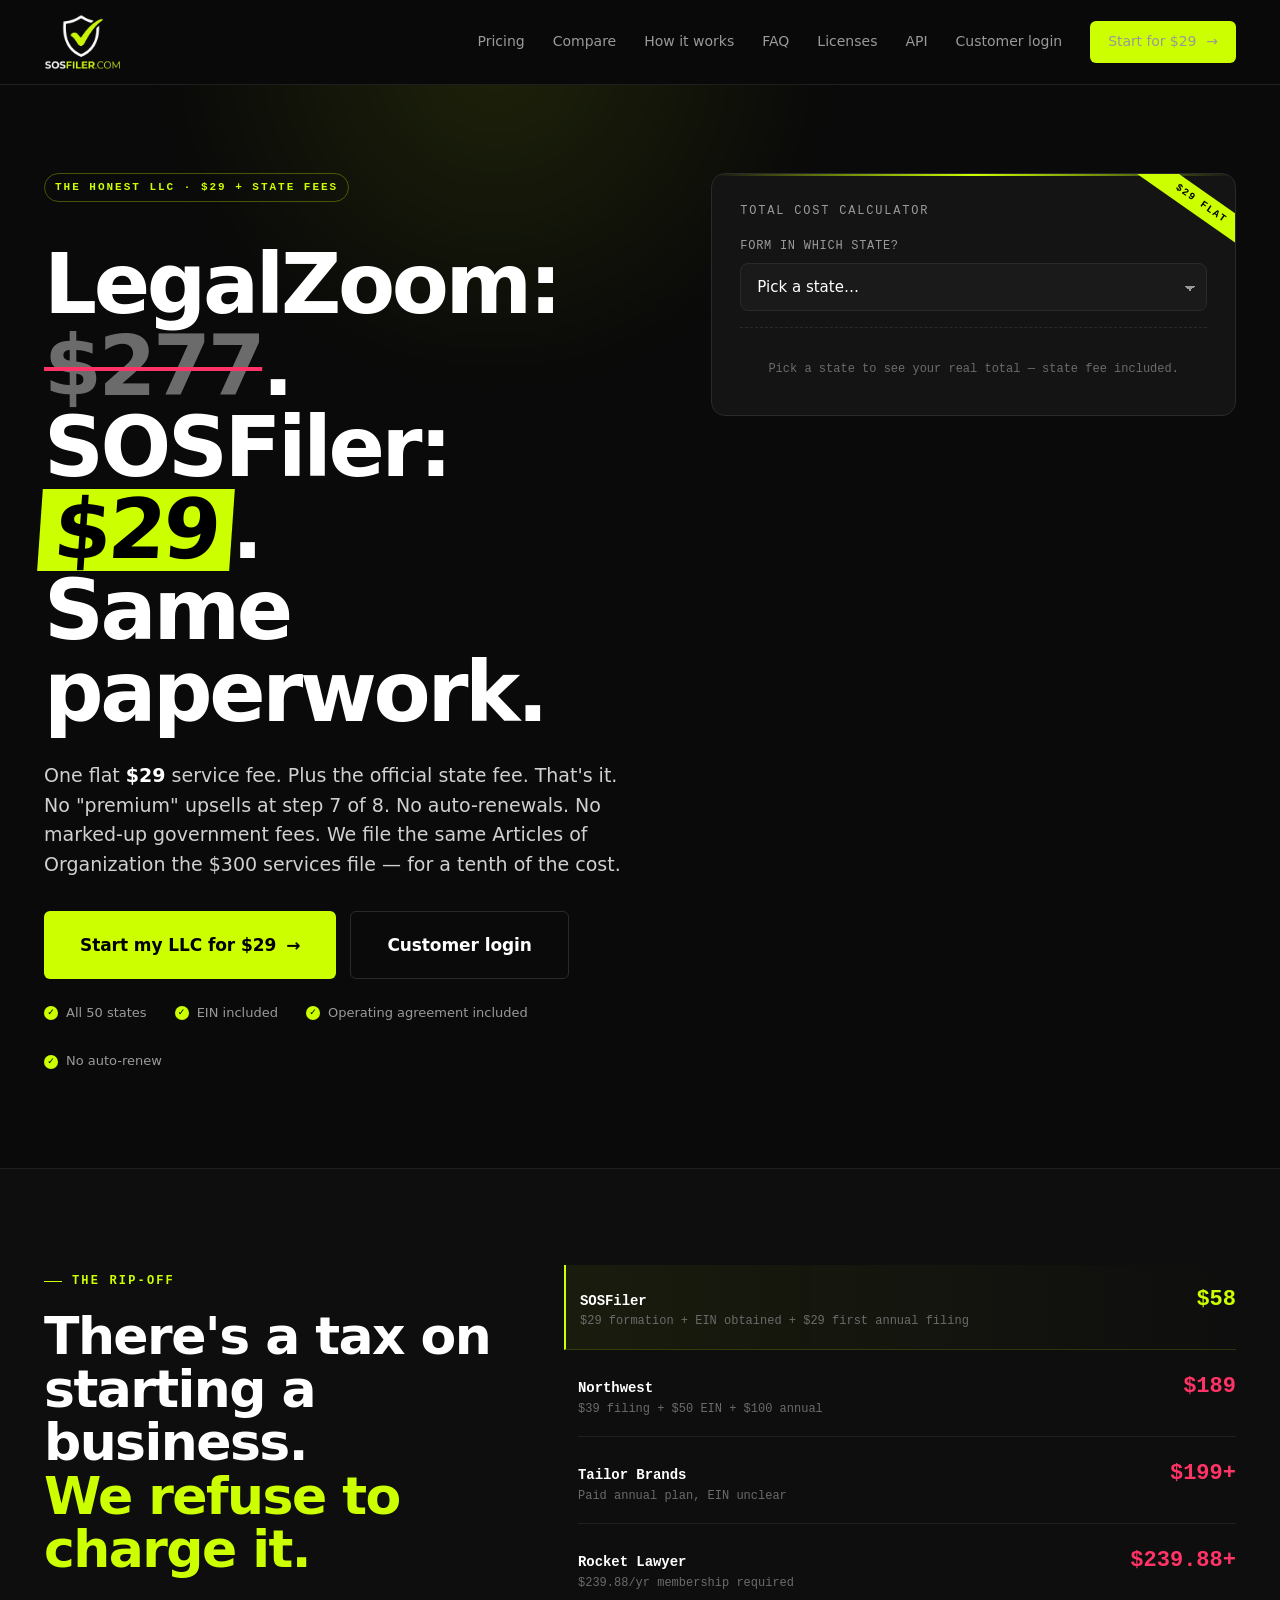
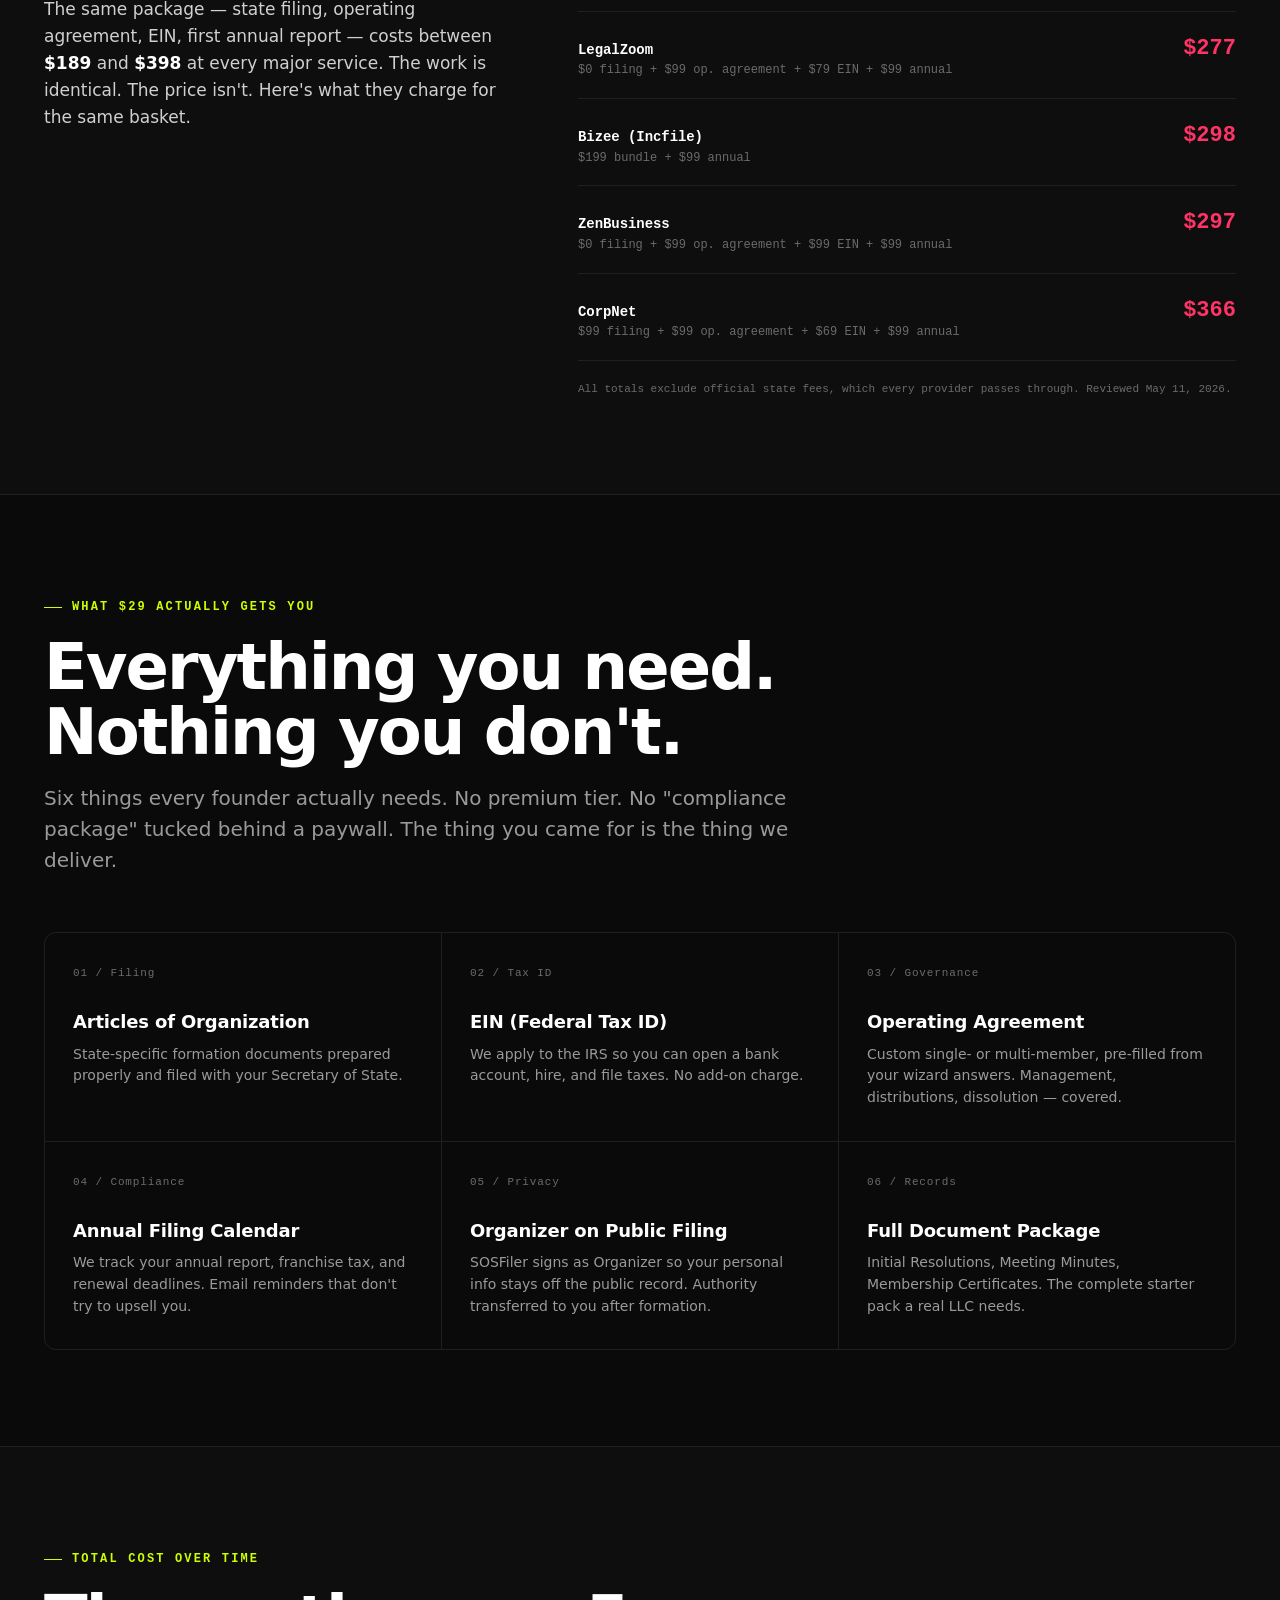
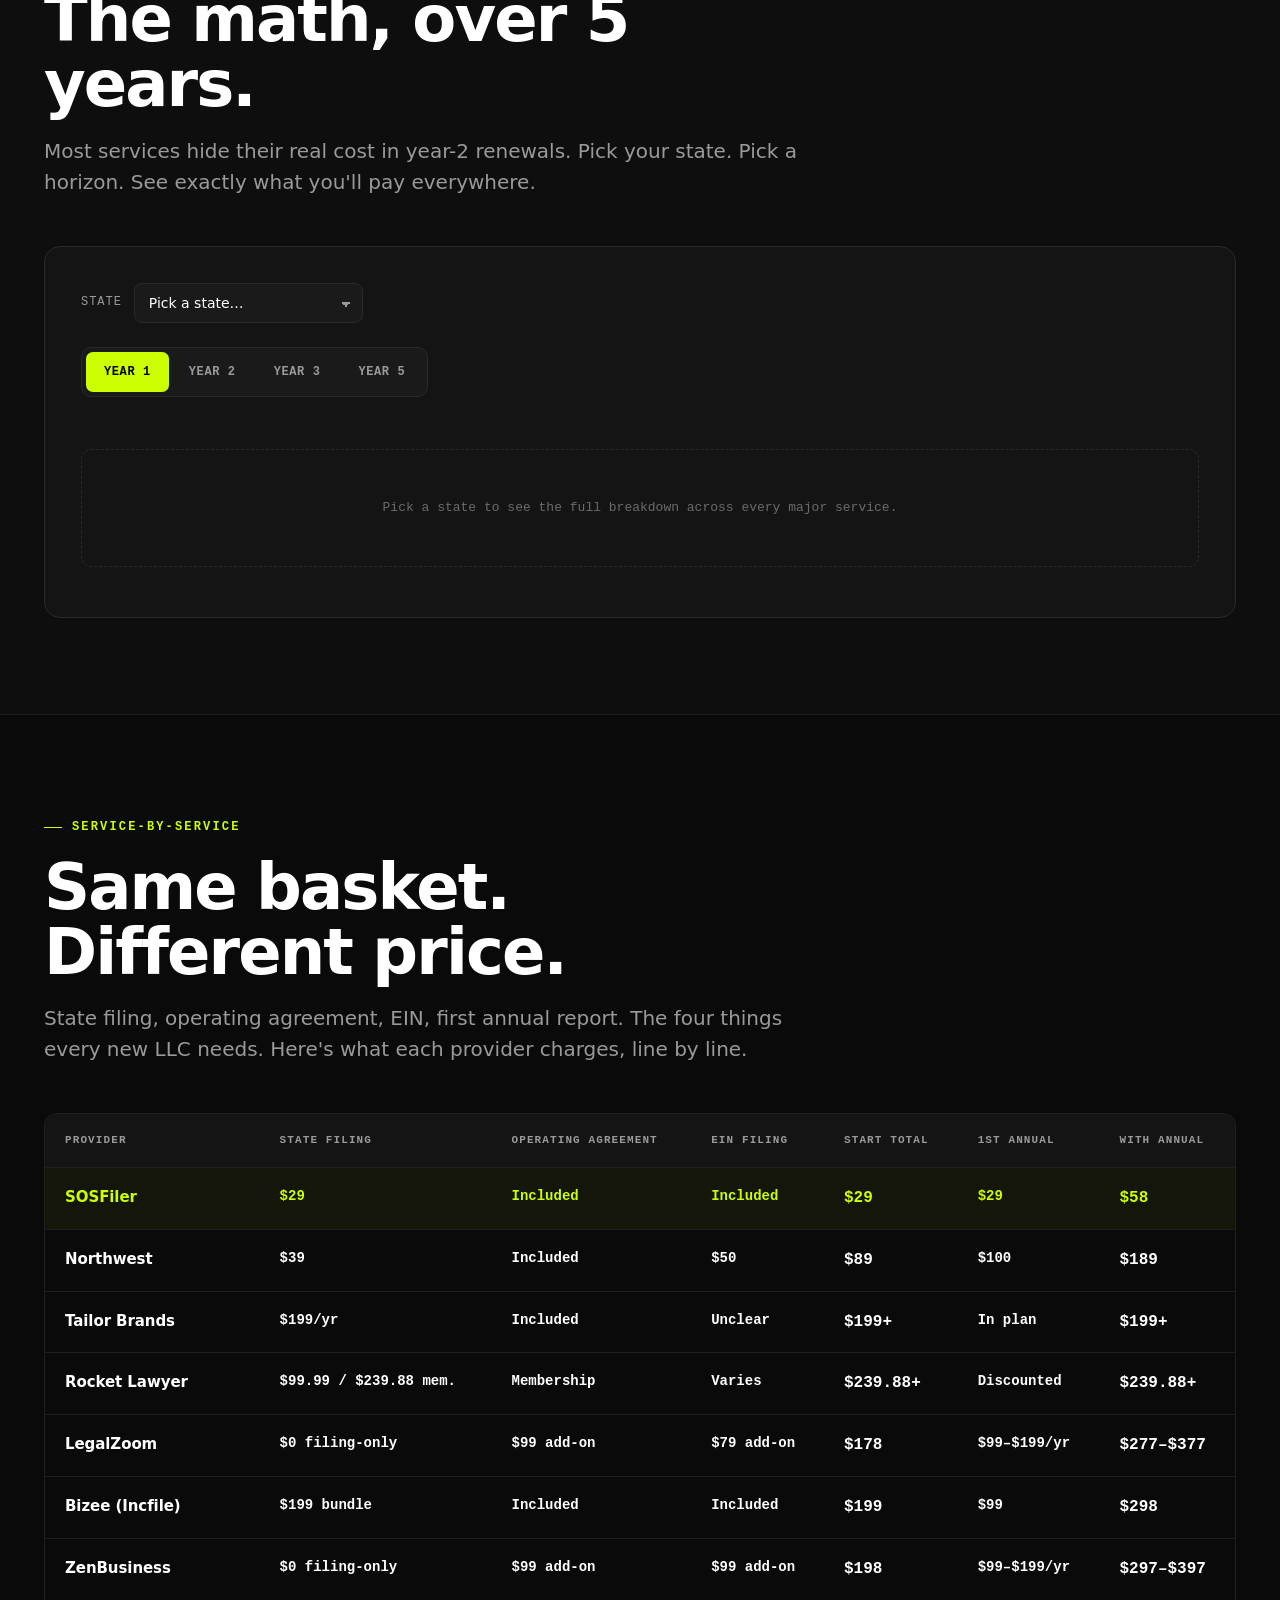
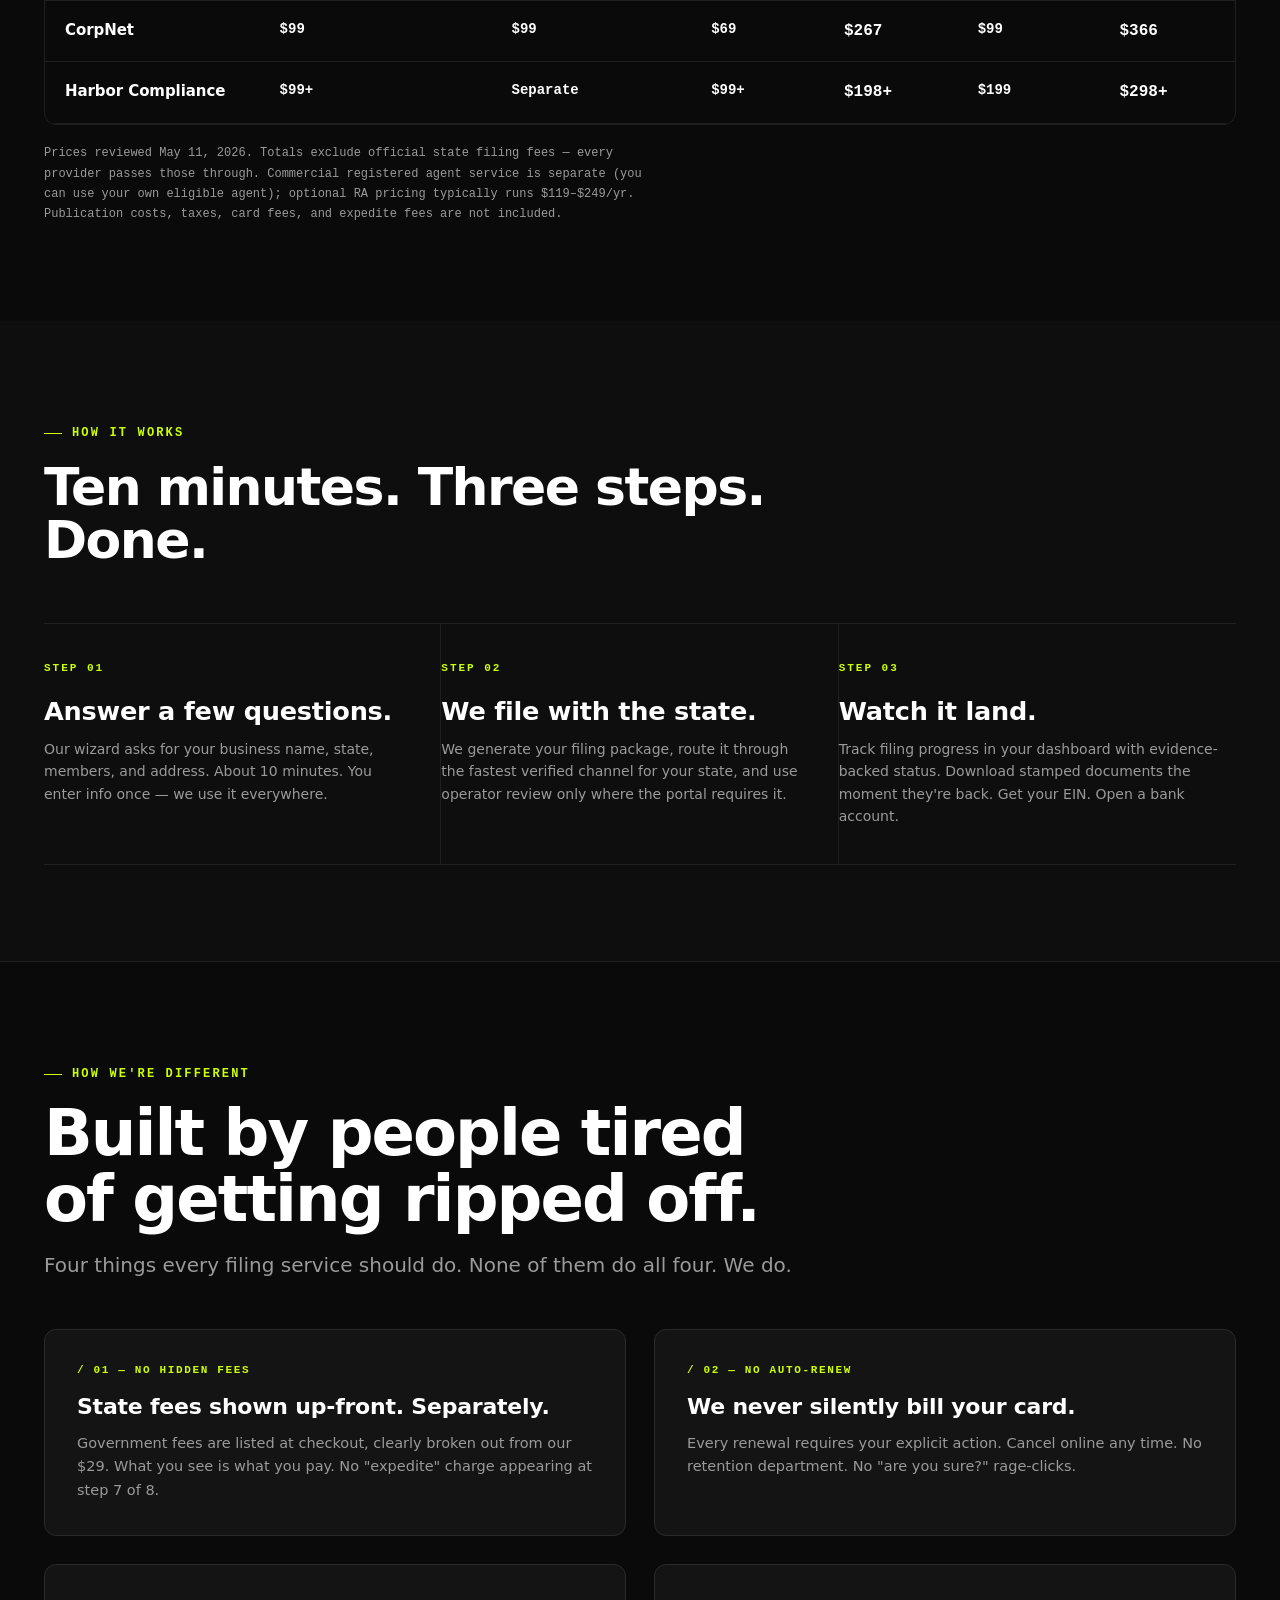
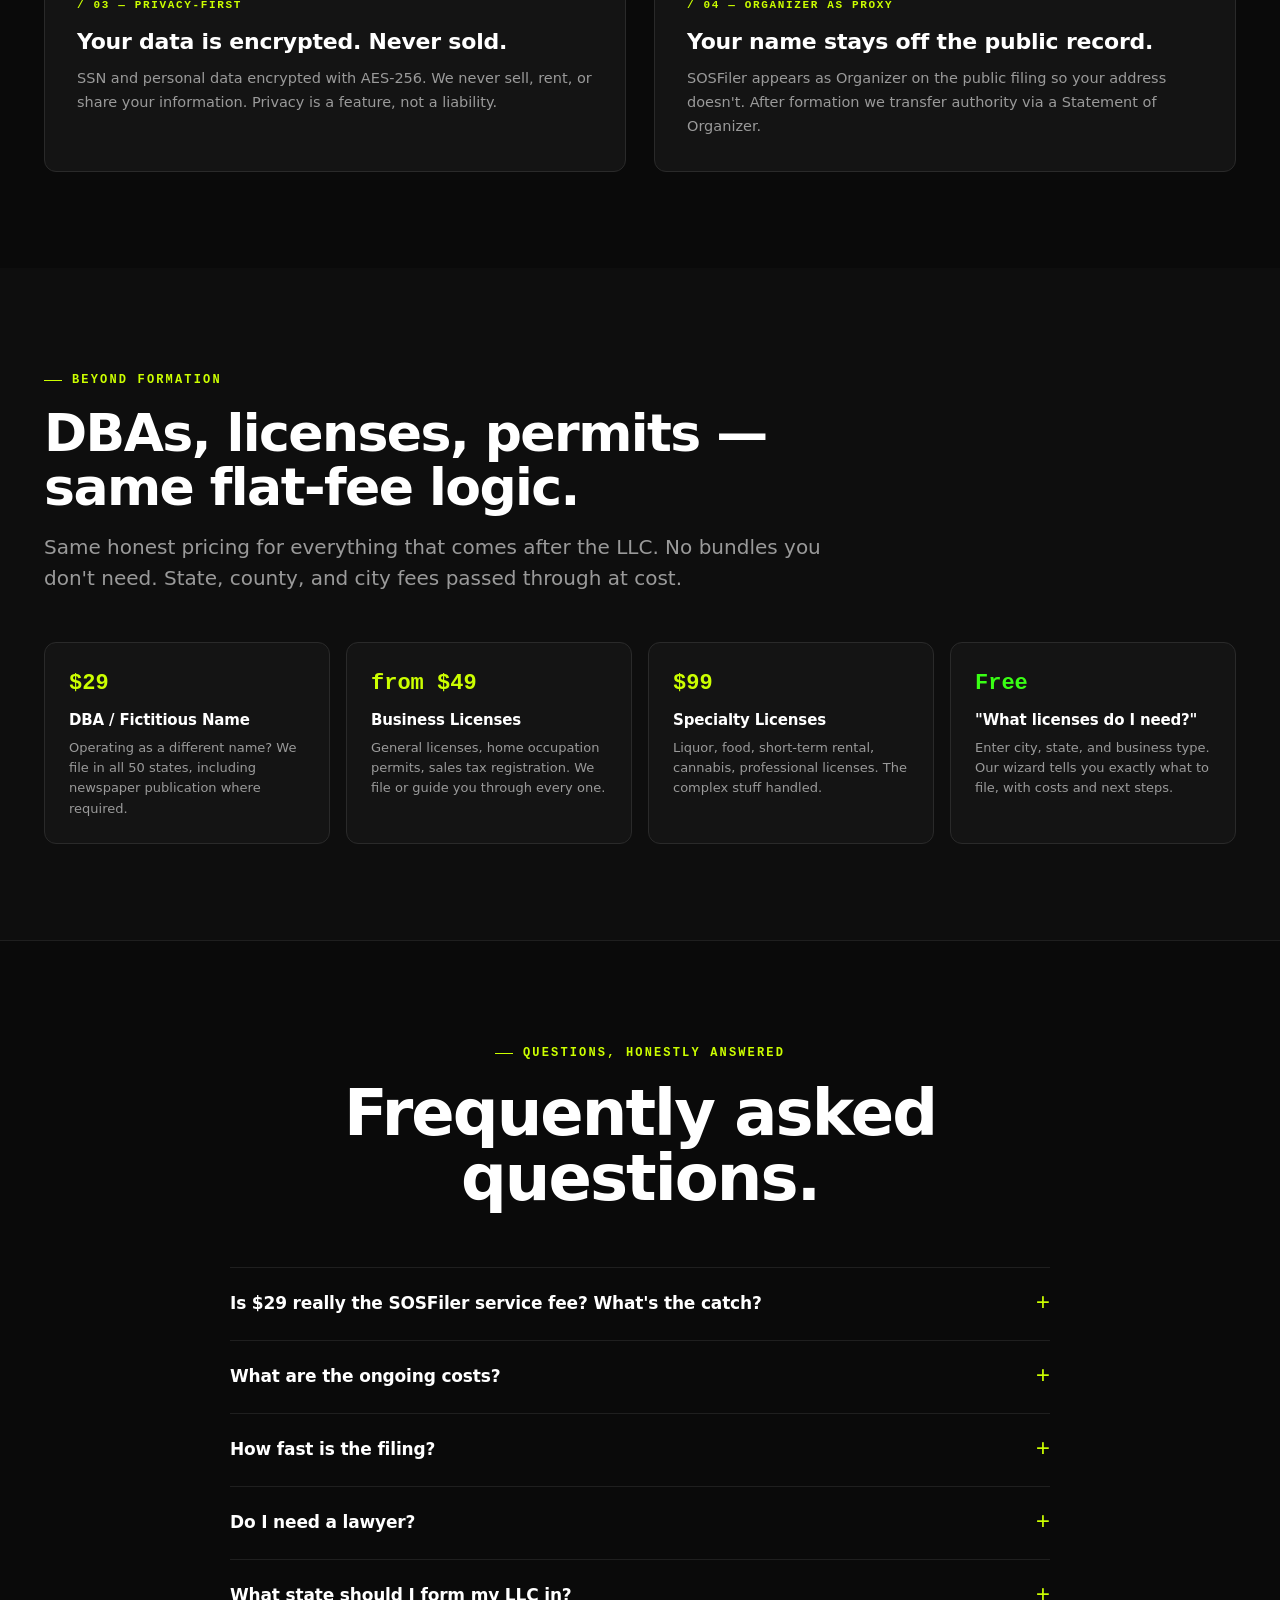
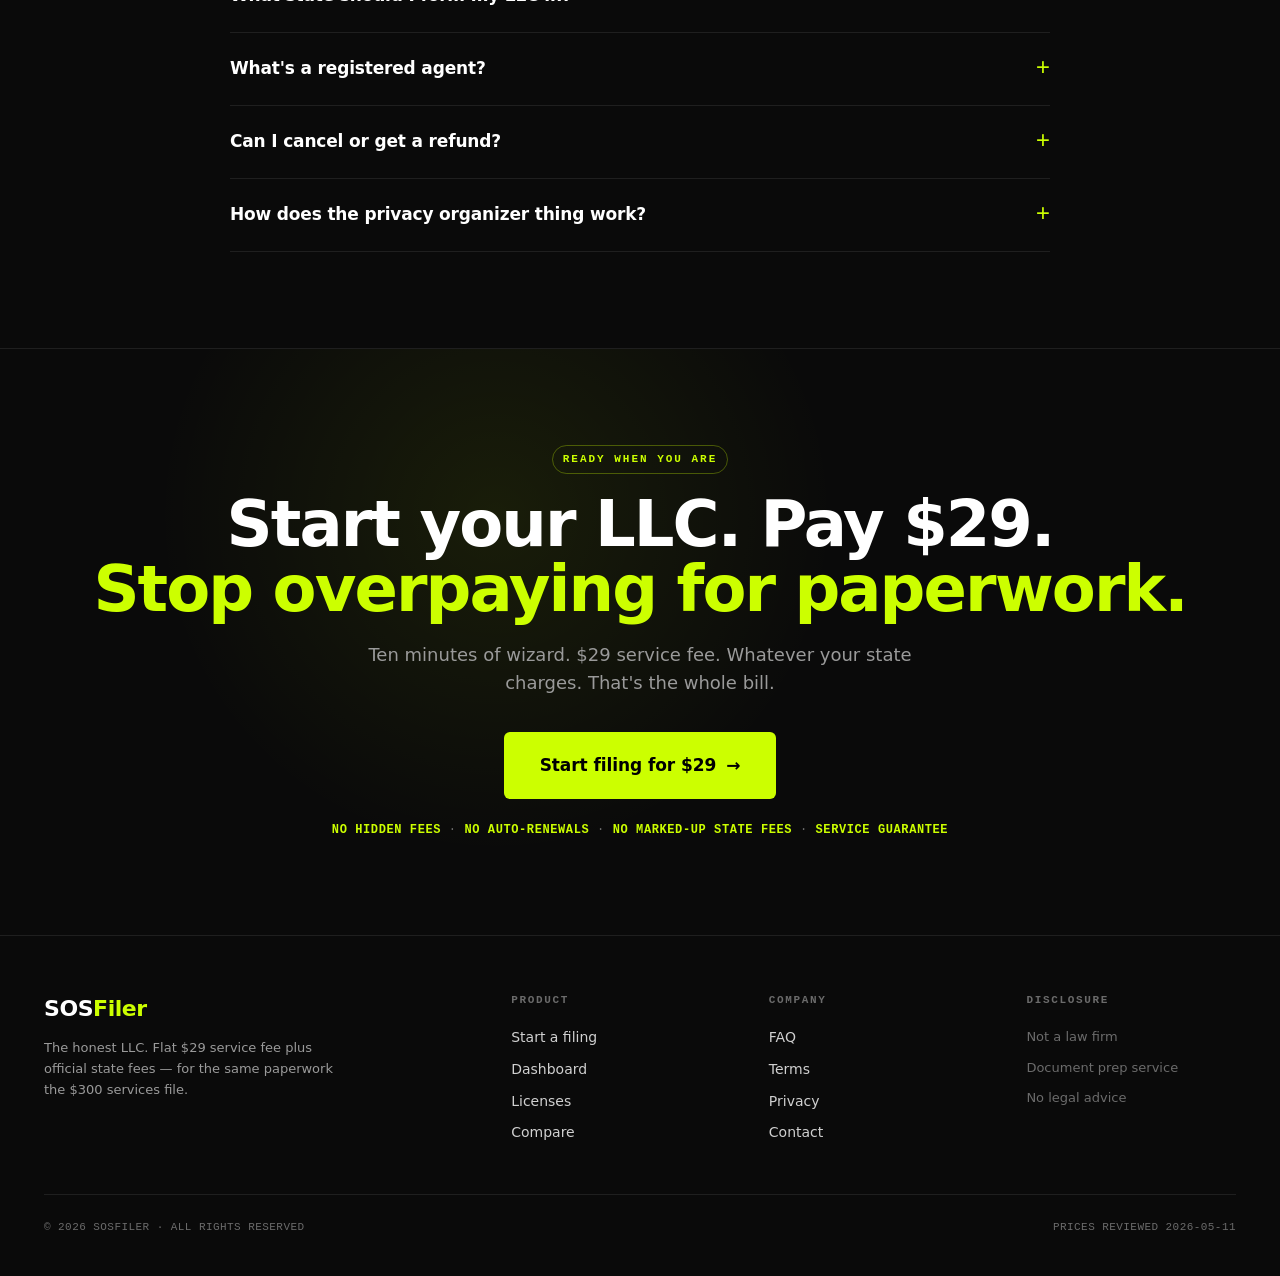
==== commit b0832006: "chore: checkpoint sosfiler platform updates" ====
--- a/frontend/index.html
+++ b/frontend/index.html
@@ -752,6 +752,7 @@
       <a href="#faq">FAQ</a>
       <a href="/licenses.html">Licenses</a>
       <a href="/partners.html">API</a>
+      <a href="/dashboard.html">Customer login</a>
       <a href="/app.html" class="btn nav-cta">Start for $29 <span class="arrow">→</span></a>
     </div>
   </div>
@@ -773,7 +774,7 @@
         </p>
         <div class="hero-cta-row">
           <a href="/app.html" class="btn btn-lg">Start my LLC for $29 <span class="arrow">→</span></a>
-          <a href="#compare" class="btn btn-ghost btn-lg">See the math</a>
+          <a href="/dashboard.html" class="btn btn-ghost btn-lg">Customer login</a>
         </div>
         <div class="hero-trust">
           <span><span class="check">✓</span> All 50 states</span>
